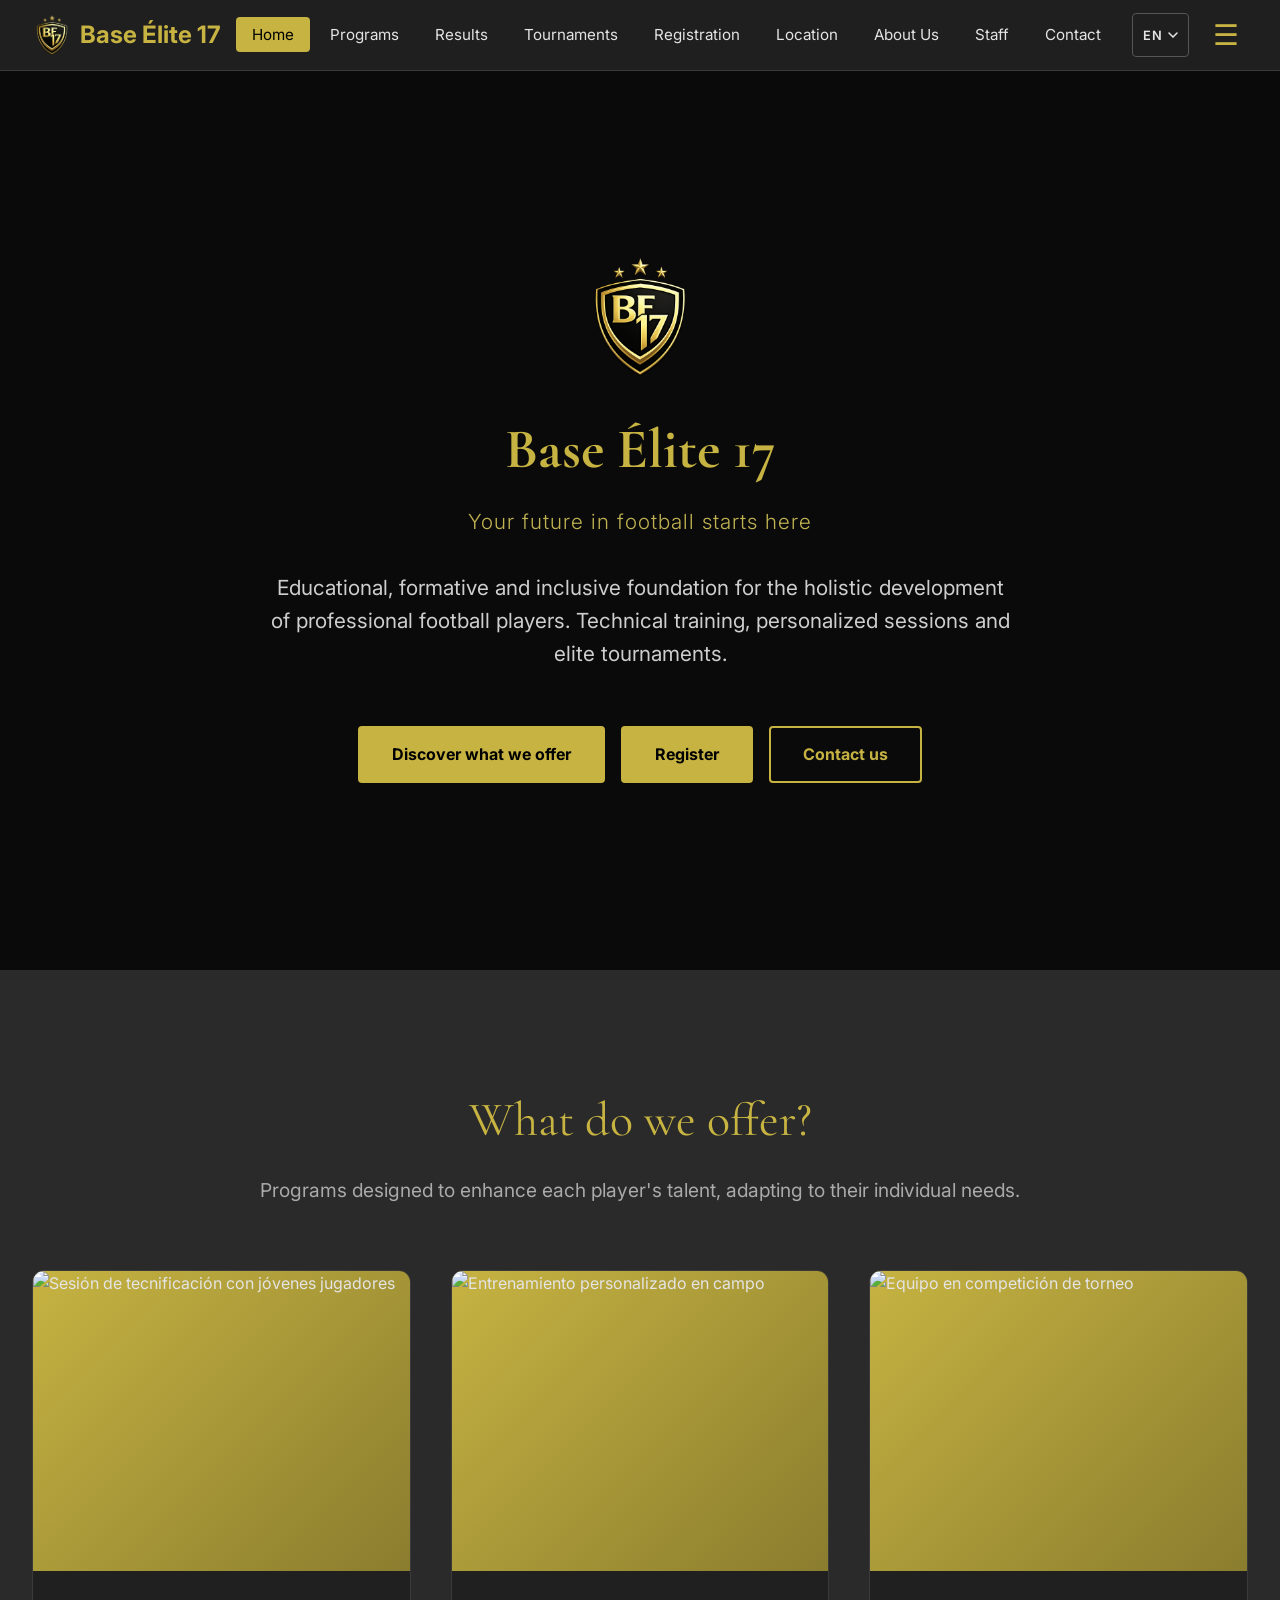
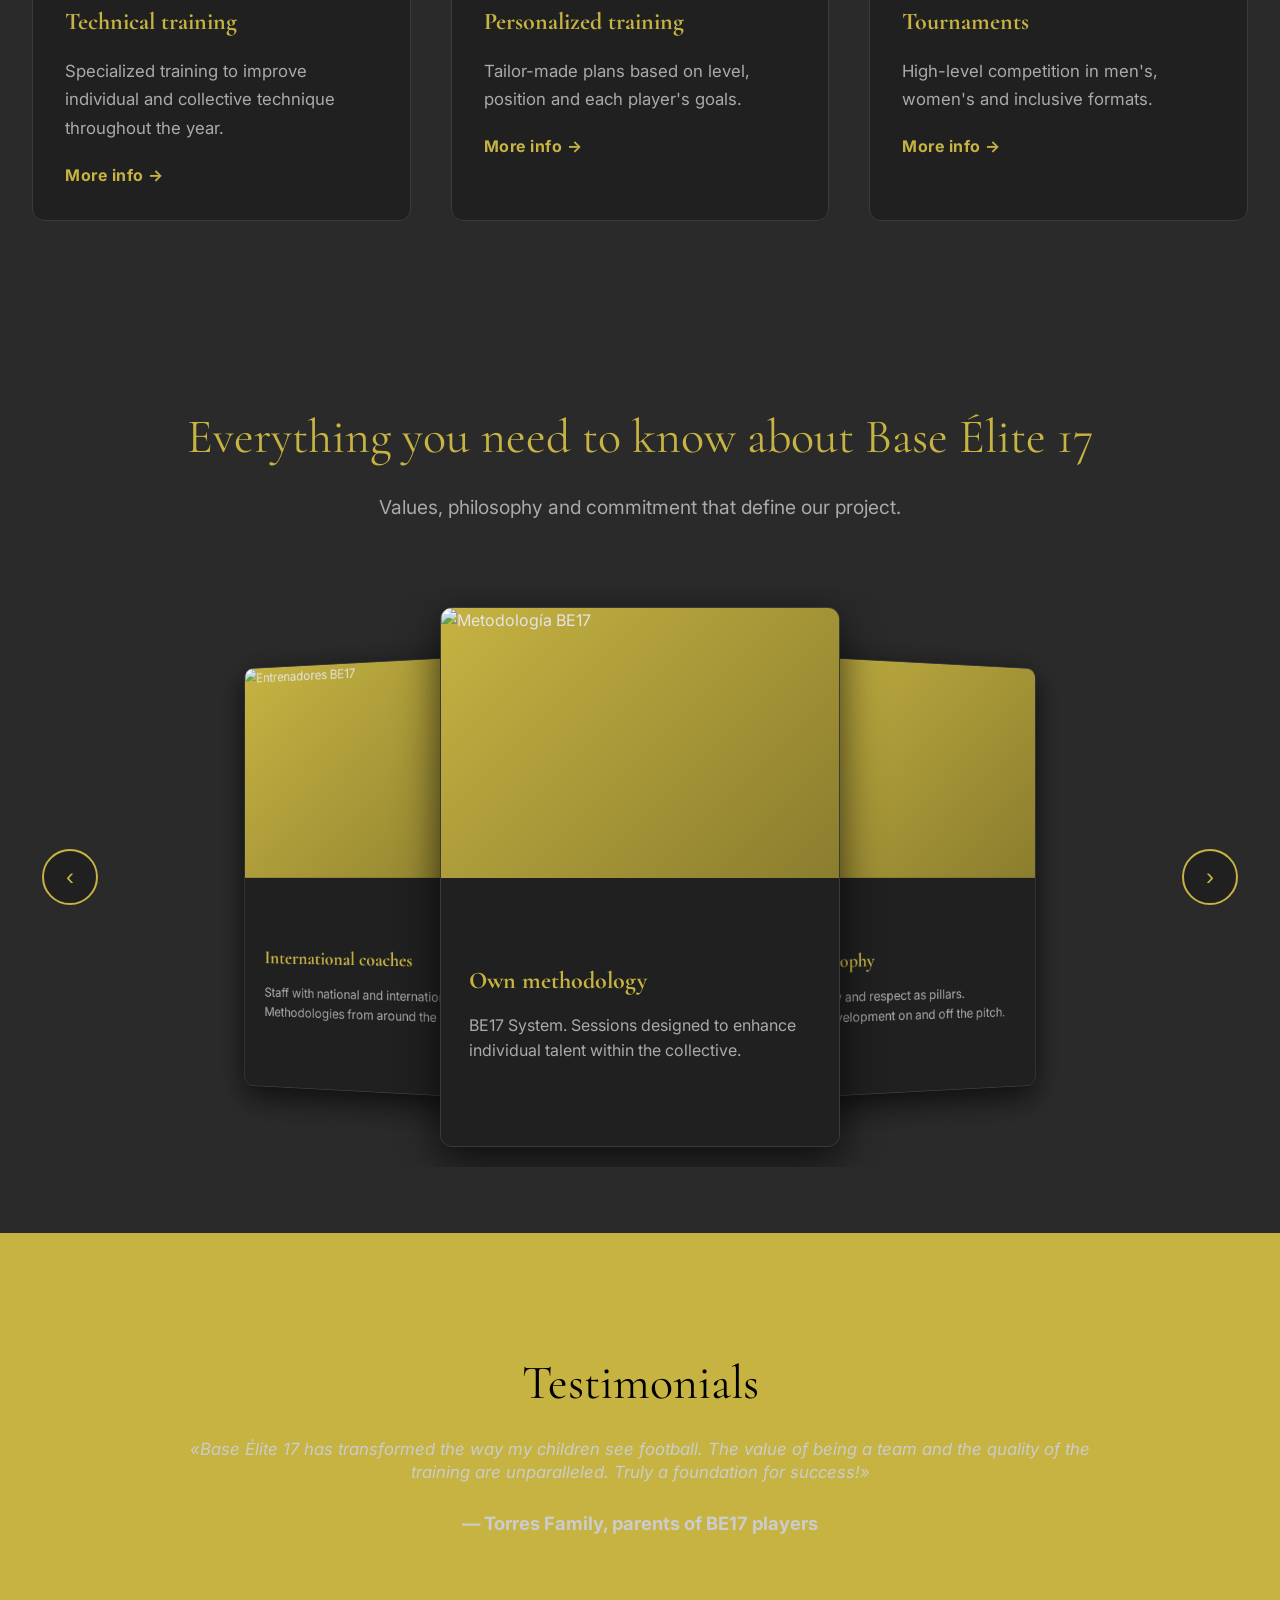
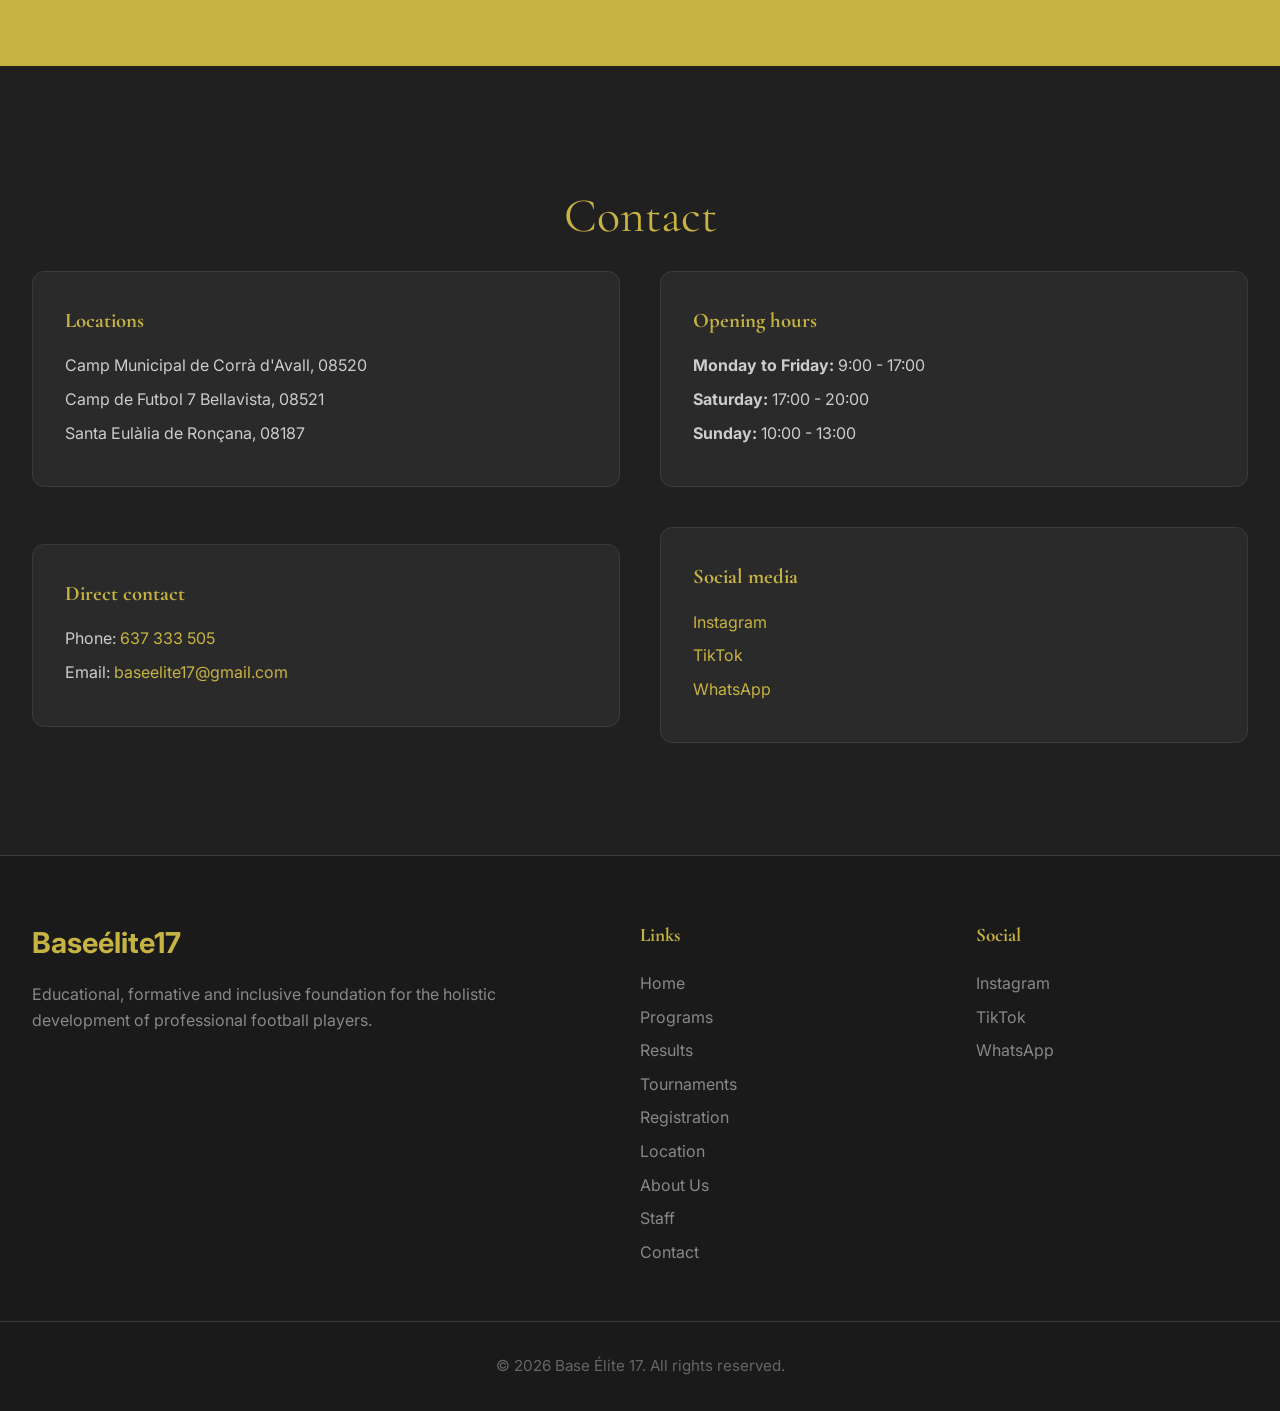
==== index.html @ 63037c41 "feat: responsive mobile fixes + new pages (Inscripciones, Ubicación) - Added carousel swipe/touch su" ====
﻿<!DOCTYPE html>
<html lang="es">
<head>
  <meta charset="UTF-8">
  <meta name="viewport" content="width=device-width, initial-scale=1.0">
  <title data-i18n="index.title">Base Élite 17 - Academia de Fútbol en Santa Eulàlia de Ronçana</title>
  <meta name="description" content="Base Élite 17: base educativa, formativa e inclusiva para el desarrollo integral de jugadores y jugadoras de fútbol profesional. Tecnificaciones, entrenamientos personalizados y torneos de élite en Santa Eulàlia de Ronçana.">
  <meta name="keywords" content="fútbol, academia, Santa Eulàlia de Ronçana, tecnificación, entrenamiento, torneos, Base Élite 17, BE17, fútbol base, fútbol femenino, inclusivo">
  <meta name="author" content="Base Élite 17">
  <meta name="robots" content="index, follow">
  <link rel="canonical" href="https://www.baseelite17.com/">
  <!-- Open Graph -->
  <meta property="og:title" content="Base Élite 17 - Academia de Fútbol">
  <meta property="og:description" content="Base educativa, formativa e inclusiva para el desarrollo integral de jugadores y jugadoras de fútbol profesional.">
  <meta property="og:url" content="https://www.baseelite17.com/">
  <meta property="og:type" content="website">
  <meta property="og:locale" content="es_ES">
  <!-- Schema.org -->
  <script type="application/ld+json">
  {
    "@context": "https://schema.org",
    "@type": "SportsOrganization",
    "name": "Base Élite 17",
    "alternateName": "BE17",
    "url": "https://www.baseelite17.com/",
    "logo": "https://www.baseelite17.com/Logo.png",
    "description": "Base educativa, formativa e inclusiva para el desarrollo integral de jugadores y jugadoras de fútbol profesional.",
    "address": {
      "@type": "PostalAddress",
      "addressLocality": "Santa Eulàlia de Ronçana",
      "addressRegion": "Barcelona",
      "postalCode": "08520",
      "addressCountry": "ES"
    },
    "telephone": "+34637333505",
    "email": "baseelite17@gmail.com",
    "sameAs": [
      "https://www.instagram.com/baseelite17",
      "https://www.tiktok.com/@baseelite17"
    ]
  }
  </script>
  <link rel="preconnect" href="https://fonts.googleapis.com">
  <link rel="preconnect" href="https://fonts.gstatic.com" crossorigin>
  <link href="https://fonts.googleapis.com/css2?family=Cormorant+Garamond:wght@400;500;600;700&family=Inter:wght@300;400;500;600;700&display=swap" rel="stylesheet">
  <link rel="icon" href="Logo.png" type="image/png">
  <link rel="stylesheet" href="index.css">
</head>
<body>

  <a href="#contenido" class="skip-link" data-i18n="skip">Saltar al contenido principal</a>

  <header>
    <div class="container header-flex">
      <a href="index.html" class="logo">
        <img src="Logo.png" alt="Base Élite 17" class="logo-img">
        <span>Base Élite 17</span>
      </a>
      <nav aria-label="Navegación principal">
        <ul>
          <li><a href="index.html" class="activo" data-i18n="nav.inicio">Inicio</a></li>
          <li><a href="programas.html" data-i18n="nav.programas">Programas</a></li>
          <li><a href="resultados.html" data-i18n="nav.resultados">Resultados</a></li>
          <li><a href="torneos.html" data-i18n="nav.torneos">Torneos</a></li>
          <li><a href="inscripciones.html" data-i18n="nav.inscripciones">Inscripciones</a></li>
          <li><a href="ubicacion.html" data-i18n="nav.ubicacion">Ubicación</a></li>
          <li><a href="sobre-nosotros.html" data-i18n="nav.sobre">Sobre Nosotros</a></li>
          <li><a href="staff.html" data-i18n="nav.staff">Staff</a></li>
          <li><a href="#contacto" data-i18n="nav.contacto">Contacto</a></li>
        </ul>
      </nav>
      <div class="lang-selector" role="navigation" aria-label="Selector de idioma">
        <button class="lang-btn" aria-expanded="false" aria-haspopup="listbox">
          <span class="lang-current">ES</span>
          <svg class="lang-arrow" width="10" height="6" viewBox="0 0 10 6" fill="none"><path d="M1 1L5 5L9 1" stroke="currentColor" stroke-width="1.5" stroke-linecap="round"/></svg>
        </button>
        <ul class="lang-list" role="listbox">
          <li role="option" data-lang="es" class="lang-active">ES — Español</li>
          <li role="option" data-lang="ca">CA — Català</li>
          <li role="option" data-lang="en">EN — English</li>
        </ul>
      </div>
      <button class="menu-boton" aria-label="Abrir menú" aria-expanded="false">☰</button>
    </div>
  </header>

  <main id="contenido">

    <section class="hero">
      <div class="container hero-contenido">
        <img src="Logo.png" alt="" class="hero-logo" width="120" height="120">
        <h1>Base Élite 17</h1>
        <p class="hero-subtitulo" data-i18n="index.hero.sub">Tu futuro en el fútbol comienza aquí</p>
        <p class="hero-descripcion" data-i18n="index.hero.desc">Base educativa, formativa e inclusiva para el desarrollo integral de jugadores y jugadoras de fútbol profesional. Tecnificaciones, entrenamientos personalizados y torneos de élite.</p>
        <div>
          <a href="#servicios" class="boton boton-dorado" data-i18n="index.hero.cta1">Descubrir qué ofrecemos</a>
          <a href="inscripciones.html" class="boton boton-dorado" data-i18n="index.hero.cta3">Inscribirse</a>
          <a href="#contacto" class="boton boton-borde" data-i18n="index.hero.cta2">Contactar</a>
        </div>
      </div>
    </section>

    <!-- SERVICIOS -->
    <section id="servicios" class="gris">
      <div class="container">
        <h2 class="seccion-titulo" data-i18n="index.serv.titulo">¿Qué ofrecemos?</h2>
        <p class="seccion-subtitulo" data-i18n="index.serv.sub">Programas diseñados para potenciar el talento de cada jugador y jugadora, adaptándonos a sus necesidades individuales.</p>

        <div class="servicios-grid">

          <div class="servicio-card" data-modal="modal-tecnificacion" tabindex="0" role="button" aria-describedby="desc-tecnificacion">
            <div class="servicio-imagen">
              <img src="imagenes/tecnificacion.jpg" alt="Sesión de tecnificación con jóvenes jugadores" loading="lazy" width="400" height="300">
            </div>
            <div class="servicio-info">
              <h3 data-i18n="index.serv.tech.titulo">Tecnificaciones</h3>
              <p id="desc-tecnificacion" data-i18n="index.serv.tech.desc">Entrenamientos especializados para la mejora de la técnica individual y colectiva durante todo el año.</p>
              <span class="servicio-enlace" data-i18n="index.serv.mas">Más información →</span>
            </div>
          </div>

          <div class="servicio-card" data-modal="modal-entrenamiento" tabindex="0" role="button" aria-describedby="desc-entrenamiento">
            <div class="servicio-imagen">
              <img src="imagenes/entrenamiento.jpg" alt="Entrenamiento personalizado en campo" loading="lazy" width="400" height="300">
            </div>
            <div class="servicio-info">
              <h3 data-i18n="index.serv.ent.titulo">Entrenamientos personalizados</h3>
              <p id="desc-entrenamiento" data-i18n="index.serv.ent.desc">Planes a medida según el nivel, la posición y los objetivos de cada jugador o jugadora.</p>
              <span class="servicio-enlace" data-i18n="index.serv.mas">Más información →</span>
            </div>
          </div>

          <div class="servicio-card" data-modal="modal-torneos" tabindex="0" role="button" aria-describedby="desc-torneos">
            <div class="servicio-imagen">
              <img src="imagenes/torneos.jpg" alt="Equipo en competición de torneo" loading="lazy" width="400" height="300">
            </div>
            <div class="servicio-info">
              <h3 data-i18n="index.serv.tor.titulo">Torneos</h3>
              <p id="desc-torneos" data-i18n="index.serv.tor.desc">Competición de alto nivel en las modalidades masculina, femenina e inclusiva.</p>
              <span class="servicio-enlace" data-i18n="index.serv.mas">Más información →</span>
            </div>
          </div>

        </div>
      </div>
    </section>

    <!-- MODAL TECNIFICACIÓN -->
    <div class="modal-overlay" id="modal-tecnificacion" role="dialog" aria-modal="true" aria-labelledby="modal-tecnificacion-titulo">
      <div class="modal-contenido">
        <button class="modal-cerrar" aria-label="Cerrar modal" data-i18n-aria="modal.cerrar">&times;</button>
        <h2 id="modal-tecnificacion-titulo" data-i18n="index.modal.tech.titulo">Tecnificaciones</h2>
        <p data-i18n="index.modal.tech.p1">Entrenamientos especializados centrados en la mejora de la técnica individual y colectiva. Trabajamos control de balón, pase, tiro, conducción y toma de decisiones en situaciones reales de partido.</p>
        <ul>
          <li data-i18n="index.modal.tech.l1">Entrenamientos durante todo el año</li>
          <li data-i18n="index.modal.tech.l2">Grupos reducidos por nivel y edad</li>
          <li data-i18n="index.modal.tech.l3">Seguimiento individualizado del progreso</li>
          <li data-i18n="index.modal.tech.l4">Staff especializado en todas las posiciones</li>
          <li data-i18n="index.modal.tech.l5">Evaluaciones periódicas de rendimiento</li>
        </ul>
        <p><strong data-i18n="index.modal.tech.dir">Dirigido a:</strong> <span data-i18n="index.modal.tech.dir.txt">Desde escuela hasta juveniles. Masculina, femenina e inclusiva.</span></p>
      </div>
    </div>

    <!-- MODAL ENTRENAMIENTO PERSONALIZADO -->
    <div class="modal-overlay" id="modal-entrenamiento" role="dialog" aria-modal="true" aria-labelledby="modal-entrenamiento-titulo">
      <div class="modal-contenido">
        <button class="modal-cerrar" aria-label="Cerrar modal" data-i18n-aria="modal.cerrar">&times;</button>
        <h2 id="modal-entrenamiento-titulo" data-i18n="index.modal.ent.titulo">Entrenamientos personalizados</h2>
        <p data-i18n="index.modal.ent.p1">Cada persona es diferente, por eso diseñamos planes a medida. Analizamos tus puntos fuertes y áreas de mejora para crear un programa que se adapte a ti.</p>
        <ul>
          <li data-i18n="index.modal.ent.l1">Plan de entrenamiento individual</li>
          <li data-i18n="index.modal.ent.l2">Entrenador asignado según perfil y necesidades</li>
          <li data-i18n="index.modal.ent.l3">Preparación física específica</li>
          <li data-i18n="index.modal.ent.l4">Entrenamiento de porteros y porteras con especialistas</li>
          <li data-i18n="index.modal.ent.l5">Sesiones individuales o en grupo reducido</li>
          <li data-i18n="index.modal.ent.l6">Seguimiento y ajuste continuo del plan</li>
        </ul>
        <p><strong data-i18n="index.modal.ent.dir">Dirigido a:</strong> <span data-i18n="index.modal.ent.dir.txt">Cualquier nivel, desde iniciación hasta competición.</span></p>
      </div>
    </div>

    <!-- MODAL TORNEOS -->
    <div class="modal-overlay" id="modal-torneos" role="dialog" aria-modal="true" aria-labelledby="modal-torneos-titulo">
      <div class="modal-contenido">
        <button class="modal-cerrar" aria-label="Cerrar modal" data-i18n-aria="modal.cerrar">&times;</button>
        <h2 id="modal-torneos-titulo" data-i18n="index.modal.tor.titulo">Torneos</h2>
        <p data-i18n="index.modal.tor.p1">Participamos en los torneos más prestigiosos de Catalunya. Los equipos se forman según el nivel de cada jugador para garantizar una competición equilibrada y formativa.</p>
        <ul>
          <li data-i18n="index.modal.tor.l1">Competición de alto nivel</li>
          <li data-i18n="index.modal.tor.l2">Equipos de 10 jugadores y jugadoras por categoría</li>
          <li data-i18n="index.modal.tor.l3">Staff completo: fotografía, fisioterapia y coachs</li>
          <li data-i18n="index.modal.tor.l4">Modalidades: masculina, femenina e inclusiva</li>
          <li data-i18n="index.modal.tor.l5">Categorías: desde Escuela hasta Juveniles</li>
          <li data-i18n="index.modal.tor.l6">Experiencia de élite completa</li>
        </ul>
        <p><strong data-i18n="index.modal.tor.insc">Inscripción:</strong> <a href="mailto:baseelite17@gmail.com">baseelite17@gmail.com</a></p>
      </div>
    </div>

    <!-- TODO LO QUE DEBES SABER -->
    <section id="saber" class="gris">
      <div class="container">
        <h2 class="seccion-titulo" data-i18n="index.saber.titulo">Todo lo que debes saber de Base Élite 17</h2>
        <p class="seccion-subtitulo" data-i18n="index.saber.sub">Valores, filosofía y compromiso que definen nuestro proyecto.</p>

        <div class="carousel-3d-wrapper" data-i18n-aria="index.saber.aria" aria-label="Carrusel informativo sobre Base Élite 17">
          <button class="btn-3d-prev" data-i18n-aria="index.saber.prev" aria-label="Tarjeta anterior">‹</button>

          <div class="carousel-3d-container" role="group" aria-roledescription="carrusel">

            <div class="card-3d" role="group" aria-roledescription="diapositiva" aria-label="1 de 6">
              <div class="card-3d-img">
                <img src="imagenes/3D6.jpg" alt="Metodología BE17" loading="lazy" width="400" height="270">
              </div>
              <div class="card-3d-body">
                <h3 data-i18n="index.card1.titulo">Metodología propia</h3>
                <p data-i18n="index.card1.desc">Sistema BE17. Sesiones para potenciar el talento individual dentro del colectivo.</p>
              </div>
            </div>

            <div class="card-3d" role="group" aria-roledescription="diapositiva" aria-label="2 de 6">
              <div class="card-3d-img">
                <img src="imagenes/3D1.jpg" alt="Filosofía BE17" loading="lazy" width="400" height="270">
              </div>
              <div class="card-3d-body">
                <h3 data-i18n="index.card2.titulo">Nuestra filosofía</h3>
                <p data-i18n="index.card2.desc">Unidad, humildad y respeto como pilares. Desarrollo completo dentro y fuera del campo.</p>
              </div>
            </div>

            <div class="card-3d" role="group" aria-roledescription="diapositiva" aria-label="3 de 6">
              <div class="card-3d-img">
                <img src="imagenes/3D2.jpg" alt="Valores BE17" loading="lazy" width="400" height="270">
              </div>
              <div class="card-3d-body">
                <h3 data-i18n="index.card3.titulo">Valores BE17</h3>
                <p data-i18n="index.card3.desc">Educación, esfuerzo y compañerismo. Formamos personas antes que futbolistas.</p>
              </div>
            </div>

            <div class="card-3d" role="group" aria-roledescription="diapositiva" aria-label="4 de 6">
              <div class="card-3d-img">
                <img src="imagenes/3D3.jpg" alt="Inclusión BE17" loading="lazy" width="400" height="270">
              </div>
              <div class="card-3d-body">
                <h3 data-i18n="index.card4.titulo">Inclusión</h3>
                <p data-i18n="index.card4.desc">Fútbol sin barreras de género, nivel o procedencia. Grupos adaptados a cada persona.</p>
              </div>
            </div>

            <div class="card-3d" role="group" aria-roledescription="diapositiva" aria-label="5 de 6">
              <div class="card-3d-img">
                <img src="imagenes/3D4.jpg" alt="Impulso femenino BE17" loading="lazy" width="400" height="270">
              </div>
              <div class="card-3d-body">
                <h3 data-i18n="index.card5.titulo">Impulso femenino</h3>
                <p data-i18n="index.card5.desc">Apuesta decidida por el fútbol femenino. Mismas oportunidades y espacios dedicados.</p>
              </div>
            </div>

            <div class="card-3d" role="group" aria-roledescription="diapositiva" aria-label="6 de 6">
              <div class="card-3d-img">
                <img src="imagenes/3D5.jpg" alt="Entrenadores BE17" loading="lazy" width="400" height="270">
              </div>
              <div class="card-3d-body">
                <h3 data-i18n="index.card6.titulo">Entrenadores internacionales</h3>
                <p data-i18n="index.card6.desc">Staff con formación nacional e internacional. Metodologías de todo el mundo.</p>
              </div>
            </div>

          </div>

          <button class="btn-3d-next" data-i18n-aria="index.saber.next" aria-label="Siguiente tarjeta">›</button>
        </div>

      </div>
    </section>

    <!-- OPINIONES -->
    <section class="dorado">
      <div class="container">
        <h2 class="seccion-titulo" data-i18n="index.opiniones.titulo">Opiniones</h2>
        <blockquote>
          <p data-i18n="index.opiniones.texto">&ldquo;Baseelite17 ha transformado la forma en que mis hijos ven el fútbol. El valor de ser un equipo y la calidad de los entrenamientos son inigualables. ¡Realmente una base para el éxito!&rdquo;</p>
        </blockquote>
        <p class="autor" data-i18n="index.opiniones.autor">— Familia Torres, padres de jugadores BE17</p>
      </div>
    </section>

    <!-- CONTACTO -->
    <section id="contacto">
      <div class="container">
        <h2 class="seccion-titulo" data-i18n="index.contacto.titulo">Contacto</h2>
        <div class="grid-2">
          <div class="contacto-bloque">
            <h3 data-i18n="index.contacto.ubi">Ubicaciones</h3>
            <p>Camp Municipal de Corrà d'Avall, 08520</p>
            <p>Camp de Futbol 7 Bellavista, 08521</p>
            <p>Santa Eulàlia de Ronçana, 08187</p>
          </div>
          <div class="contacto-bloque">
            <h3 data-i18n="index.contacto.horario">Horario de atención</h3>
            <p><strong data-i18n="index.contacto.lunes">Lunes a viernes:</strong> 9:00 - 17:00</p>
            <p><strong data-i18n="index.contacto.sabado">Sábado:</strong> 17:00 - 20:00</p>
            <p><strong data-i18n="index.contacto.domingo">Domingo:</strong> 10:00 - 13:00</p>
          </div>
          <div class="contacto-bloque">
            <h3 data-i18n="index.contacto.directo">Contacto directo</h3>
            <p><span data-i18n="index.contacto.tel">Teléfono:</span> <a href="tel:+34637333505">637 333 505</a></p>
            <p><span data-i18n="index.contacto.email">Email:</span> <a href="mailto:baseelite17@gmail.com">baseelite17@gmail.com</a></p>
          </div>
          <div class="contacto-bloque">
            <h3 data-i18n="index.contacto.redes">Redes sociales</h3>
            <p><a href="https://instagram.com/baseelite17" rel="noopener">Instagram</a></p>
            <p><a href="https://tiktok.com/@baseelite17" rel="noopener">TikTok</a></p>
            <p><a href="https://api.whatsapp.com/send?phone=637333505" rel="noopener">WhatsApp</a></p>
          </div>
        </div>
      </div>
    </section>

  </main>

  <footer>
    <div class="container footer-flex">
      <div>
        <span class="logo">Baseélite17</span>
        <p data-i18n="footer.desc">Base educativa, formativa e inclusiva para el desarrollo integral de jugadores y jugadoras de fútbol profesional.</p>
      </div>
      <div>
        <h4 data-i18n="footer.enlaces">Enlaces</h4>
        <ul>
          <li><a href="index.html" data-i18n="nav.inicio">Inicio</a></li>
          <li><a href="programas.html" data-i18n="nav.programas">Programas</a></li>
          <li><a href="resultados.html" data-i18n="nav.resultados">Resultados</a></li>
          <li><a href="torneos.html" data-i18n="nav.torneos">Torneos</a></li>
          <li><a href="inscripciones.html" data-i18n="nav.inscripciones">Inscripciones</a></li>
          <li><a href="ubicacion.html" data-i18n="nav.ubicacion">Ubicación</a></li>
          <li><a href="sobre-nosotros.html" data-i18n="nav.sobre">Sobre Nosotros</a></li>
          <li><a href="staff.html" data-i18n="nav.staff">Staff</a></li>
          <li><a href="#contacto" data-i18n="nav.contacto">Contacto</a></li>
        </ul>
      </div>
      <div>
        <h4 data-i18n="footer.redes">Redes</h4>
        <ul>
          <li><a href="https://instagram.com/baseelite17" rel="noopener">Instagram</a></li>
          <li><a href="https://tiktok.com/@baseelite17" rel="noopener">TikTok</a></li>
          <li><a href="https://api.whatsapp.com/send?phone=637333505" rel="noopener">WhatsApp</a></li>
        </ul>
      </div>
    </div>
    <div class="footer-bottom">
      <p data-i18n="footer.copyright">&copy; 2026 Base Élite 17. Todos los derechos reservados.</p>
    </div>
  </footer>

  <script src="i18n.js"></script>
  <script src="script.js"></script>

</body>
</html>
---- index.css ----
﻿
*,
*::before,
*::after {
  margin: 0;
  padding: 0;
  box-sizing: border-box;
}

html {
  scroll-behavior: smooth;
  overflow-x: hidden;
}

/* ===== TIPOGRAFÍA ===== */
body {
  font-family: 'Inter', 'Segoe UI', Arial, sans-serif;
  background-color: #202020;
  color: #e4e4e4;
  line-height: 1.6;
  overflow-x: hidden;
}

h1, h2, h3, h4, h5, h6,
.hero h1,
.seccion-titulo,
.servicio-info h3,
.card-3d-body h3,
.torneo-card h3,
.modal-contenido h2,
.resultado-titulo,
.staff-info h3 {
  font-family: 'Cormorant Garamond', 'Georgia', serif;
}

.skip-link {
  position: absolute;
  top: -100%;
  left: 1rem;
  z-index: 9999;
  background: #c6b342;
  color: #000;
  padding: 0.75rem 1.5rem;
  border-radius: 0 0 0.5rem 0.5rem;
  font-weight: 700;
  font-size: 1rem;
  text-decoration: none;
  transition: top 0.2s;
}

.skip-link:focus {
  top: 0;
}

/* ===== FOCUS VISIBLE ===== */
:focus-visible {
  outline: 2px solid #c6b342;
  outline-offset: 2px;
}

a {
  color: #c6b342;
  text-decoration: none;
}

a:hover {
  color: #d4c45a;
}

.container {
  max-width: 1400px;
  margin: 0 auto;
  padding: 0 2rem;
  width: 100%;
}

header {
  position: fixed;
  top: 0;
  left: 0;
  width: 100%;
  background: rgba(32, 32, 32, 0.95);
  backdrop-filter: blur(8px);
  border-bottom: 1px solid #3a3a3a;
  z-index: 1000;
}

.header-flex {
  display: flex;
  align-items: center;
  justify-content: space-between;
  height: 70px;
}

.logo {
  display: flex;
  align-items: center;
  gap: 0.5rem;
  color: #c6b342;
  font-size: 1.5rem;
  font-weight: 700;
}

.logo-img {
  height: 40px;
  width: auto;
}

.hero-logo {
  display: block;
  height: 120px;
  width: auto;
  margin: 0 auto 1.5rem;
}

nav ul {
  display: flex;
  list-style: none;
  gap: 0.25rem;
}

nav a {
  padding: 0.5rem 1rem;
  border-radius: 0.25rem;
  font-size: 0.95rem;
  color: #e4e4e4;
  transition: background 0.2s, color 0.2s;
}

nav a:hover,
nav a.activo {
  background: #c6b342;
  color: #000;
}

.menu-boton {
  display: none;
  background: none;
  border: none;
  color: #c6b342;
  font-size: 1.8rem;
  cursor: pointer;
  line-height: 1;
}

.hero {
  height: 100vh;
  height: 100dvh;
  display: flex;
  align-items: center;
  justify-content: center;
  margin-top: 70px;
  background: linear-gradient(rgba(0, 0, 0, 0.7), rgba(0, 0, 0, 0.7)),
              url('https://primary.jwwb.nl/public/v/e/k/temp-rqjnchqaqxjoqqjsdeep/unnamed-standard.webp');
  background-size: cover;
  background-position: center;
}

.hero-contenido {
  text-align: center;
  max-width: 900px;
  padding: 3rem 2rem;
  display: flex;
  flex-direction: column;
}

.hero h1 {
  font-size: 3.5rem;
  font-weight: 700;
  color: #c6b342;
  margin-bottom: 0.5rem;
  line-height: 1.15;
}

.hero p {
  font-size: 1.3rem;
  color: #e4e4e4;
  margin-bottom: 2.5rem;
  opacity: 0.9;
}

.hero .hero-subtitulo {
  font-size: 1.3rem;
  color: #d4c45a;
  margin-bottom: 1rem;
  font-weight: 300;
  letter-spacing: 1px;
}

.hero-descripcion {
  font-size: 1.05rem;
  color: #ccc;
  margin-bottom: 2.5rem;
  max-width: 750px;
  margin-left: auto;
  margin-right: auto;
  line-height: 1.6;
}

.hero div {
  display: flex;
  gap: 1rem;
  justify-content: center;
  flex-wrap: wrap;
}

.boton {
  display: inline-block;
  padding: 0.85rem 2rem;
  border-radius: 0.25rem;
  font-size: 1rem;
  font-weight: 700;
  cursor: pointer;
  border: 2px solid transparent;
  font-family: inherit;
  transition: background 0.2s, color 0.2s, border-color 0.2s;
}

.boton-dorado {
  background: #c6b342;
  color: #000;
  border-color: #c6b342;
}

.boton-dorado:hover {
  background: #d4c45a;
  border-color: #d4c45a;
  color: #000;
}

.boton-borde {
  background: transparent;
  color: #c6b342;
  border-color: #c6b342;
}

.boton-borde:hover {
  background: #c6b342;
  color: #000;
}

section {
  padding: 7rem 0;
  overflow: hidden;
}

.gris {
  background-color: #2a2a2a;
}

.dorado {
  background-color: #c6b342;
  color: #000;
}

main {
  scroll-margin-top: 70px;
}

.seccion-titulo {
  font-size: 3rem;
  font-weight: 400;
  color: #c6b342;
  text-align: center;
  margin-bottom: 1rem;
}

.dorado .seccion-titulo {
  color: #000;
}

.seccion-subtitulo {
  text-align: center;
  max-width: 800px;
  margin: 0 auto 4rem;
  color: #aaa;
  font-size: 1.2rem;
}

.grid-3 {
  display: grid;
  grid-template-columns: repeat(3, 1fr);
  gap: 2.5rem;
  margin-top: 2rem;
}

.grid-2 {
  display: grid;
  grid-template-columns: repeat(2, 1fr);
  gap: 2.5rem;
  align-items: center;
}

.tarjeta {
  background: #202020;
  border: 1px solid #3a3a3a;
  border-radius: 0.75rem;
  padding: 2.5rem;
  text-align: center;
}

.tarjeta h3 {
  color: #c6b342;
  font-size: 1.4rem;
  margin-bottom: 1rem;
}

.tarjeta p {
  color: #aaa;
  font-size: 1rem;
}

section h3 {
  color: #c6b342;
  font-size: 1.5rem;
  margin-bottom: 1rem;
}

section p {
  color: #ccc;
  margin-bottom: 1rem;
  font-size: 1.05rem;
}

blockquote {
  font-size: 2.2rem;
  font-style: italic;
  text-align: center;
  max-width: 900px;
  margin: 0 auto;
  line-height: 1.4;
}

.autor {
  text-align: center;
  margin-top: 1.5rem;
  font-weight: 700;
  font-size: 1.15rem;
}

.servicios-grid {
  display: grid;
  grid-template-columns: repeat(3, 1fr);
  gap: 2.5rem;
}

.servicio-card {
  background: #202020;
  border: 1px solid #3a3a3a;
  border-radius: 0.75rem;
  overflow: hidden;
  cursor: pointer;
  transition: transform 0.3s, box-shadow 0.3s, border-color 0.3s;
}

.servicio-card:hover,
.servicio-card:focus-visible {
  transform: translateY(-6px);
  box-shadow: 0 8px 25px rgba(198, 179, 66, 0.15);
  border-color: #c6b342;
}

.servicio-imagen {
  width: 100%;
  height: 300px;
  overflow: hidden;
  background: linear-gradient(135deg, #c6b342, #8a7d2e);
}

.servicio-imagen img {
  width: 100%;
  height: 100%;
  object-fit: cover;
  transition: transform 0.4s;
  display: block;
}

.servicio-card:hover .servicio-imagen img {
  transform: scale(1.05);
}

.servicio-info {
  padding: 2rem;
}

.servicio-info h3 {
  color: #c6b342;
  font-size: 1.5rem;
  margin-bottom: 1rem;
}

.servicio-info p {
  color: #aaa;
  font-size: 1.05rem;
  margin-bottom: 0;
  line-height: 1.7;
}

.servicio-enlace {
  display: inline-block;
  margin-top: 1.25rem;
  color: #c6b342;
  font-weight: 700;
  font-size: 1rem;
  letter-spacing: 0.5px;
}

.servicio-card:hover .servicio-enlace {
  text-decoration: underline;
}

.resultado-full {
  padding: 5rem 0;
}

.resultado-full--inverso .grid-2 {
  direction: rtl;
}

.resultado-full--inverso .grid-2 > * {
  direction: ltr;
}

.resultado-full-img {
  border-radius: 0.75rem;
  overflow: hidden;
}

.resultado-full-img img {
  width: 100%;
  height: 100%;
  min-height: 350px;
  object-fit: cover;
  display: block;
}

.resultado-full-texto {
  display: flex;
  flex-direction: column;
  justify-content: center;
  padding: 1rem 0 1rem 2rem;
}

.resultado-full--inverso .resultado-full-texto {
  padding: 1rem 2rem 1rem 0;
  text-align: right;
}

.resultado-numero {
  font-family: 'Cormorant Garamond', serif;
  font-size: 4rem;
  font-weight: 700;
  color: rgba(198, 179, 66, 0.2);
  line-height: 1;
  margin-bottom: 0.5rem;
}

.resultado-full-texto h3 {
  color: #c6b342;
  font-size: 1.8rem;
  margin-bottom: 1.25rem;
}

.resultado-full-texto p {
  color: #bbb;
  font-size: 1.05rem;
  line-height: 1.7;
  margin-bottom: 1rem;
}

.torneos-grid {
  display: grid;
  grid-template-columns: repeat(2, 1fr);
  gap: 2rem;
  margin-bottom: 0;
}

.torneo-card {
  background: #202020;
  border: 1px solid #3a3a3a;
  border-radius: 0.75rem;
  overflow: hidden;
  transition: border-color 0.3s, transform 0.3s;
  display: flex;
  flex-direction: column;
}

.torneo-card:hover {
  border-color: #c6b342;
  transform: translateY(-4px);
}

.torneo-img {
  width: 100%;
  height: 280px;
  object-fit: cover;
  object-position: center;
  display: block;
  flex-shrink: 0;
}

.torneo-card h3 {
  color: #c6b342;
  font-size: 1.3rem;
  margin: 1.25rem 1.25rem 0.75rem;
}

.torneo-card p {
  color: #aaa;
  font-size: 0.95rem;
  line-height: 1.6;
  margin: 0 1.25rem 0.5rem;
  flex: 1;
}

.insc-btn {
  margin: 0 1.25rem 1.25rem;
  text-align: center;
  display: block;
}

.torneos-inclusion-section {
  padding: 5rem 0;
  background: #1a1a1a;
}

.torneos-inclusion {
  display: grid;
  grid-template-columns: 1fr 1.5fr;
  gap: 3rem;
  align-items: start;
}

.inclusion-img {
  width: 100%;
  height: 100%;
  min-height: 350px;
  object-fit: cover;
  border-radius: 0.75rem;
  display: block;
}

.torneos-inclusion h3 {
  color: #c6b342;
  font-size: 1.8rem;
  margin-bottom: 1rem;
}

.torneos-inclusion h4 {
  color: #d4c45a;
  font-size: 1.15rem;
  margin: 1.75rem 0 0.75rem;
}

.torneos-inclusion p {
  color: #ccc;
  font-size: 1.05rem;
  line-height: 1.7;
  margin-bottom: 1rem;
}

.experiencia-img {
  width: 100%;
  height: 300px;
  object-fit: cover;
  object-position: center;
  border-radius: 0.75rem;
  margin: 1rem 0;
  display: block;
}

.torneos-inscripcion {
  text-align: center;
  max-width: 800px;
  margin: 0 auto;
}

.torneos-inscripcion p {
  font-size: 1.1rem;
  line-height: 1.7;
  margin-bottom: 0.75rem;
}

.pagina-header {
  margin-top: 70px;
  padding: 5rem 0;
}

.sobre-historia,
.sobre-filosofia {
  padding: 6rem 0;
}

.sobre-historia-texto,
.sobre-filosofia-texto {
  padding-right: 1rem;
}

.sobre-historia-texto h2,
.sobre-filosofia-texto h2 {
  font-size: 2rem;
  color: #c6b342;
  margin-bottom: 1.5rem;
}

.sobre-historia-imagen img,
.sobre-filosofia-imagen img {
  width: 100%;
  height: auto;
  border-radius: 0.75rem;
  object-fit: cover;
}

.sobre-pilares,
.sobre-valores {
  padding: 6rem 0;
}

.sobre-quote {
  padding: 5rem 0;
}

/* ===== STAFF ===== */
.staff-destacado {
  padding: 4rem 0 2rem;
}

.staff-card-destacado {
  display: flex;
  gap: 3rem;
  align-items: center;
  justify-content: center;
  max-width: 700px;
  margin: 0 auto;
  padding: 2.5rem;
  background: #2a2a2a;
  border: 2px solid #c6b342;
  border-radius: 0.75rem;
}

.staff-foto-grande {
  width: 180px;
  height: 180px;
  flex-shrink: 0;
}

.staff-grid-section {
  padding: 2rem 0 6rem;
}

.staff-grid {
  display: grid;
  grid-template-columns: repeat(2, 1fr);
  gap: 2.5rem;
}

.staff-card {
  display: flex;
  gap: 2rem;
  background: #2a2a2a;
  border: 1px solid #3a3a3a;
  border-radius: 0.75rem;
  padding: 2rem;
  transition: border-color 0.3s, transform 0.3s;
}

.staff-card:hover {
  border-color: #c6b342;
  transform: translateY(-4px);
}

.staff-foto {
  flex-shrink: 0;
  width: 140px;
  height: 140px;
  border-radius: 50%;
  overflow: hidden;
  border: 2px solid #c6b342;
  background: linear-gradient(135deg, #c6b342, #8a7d2e);
}

.staff-foto img {
  width: 100%;
  height: 100%;
  object-fit: cover;
  display: block;
}

.staff-info h3 {
  color: #c6b342;
  font-size: 1.4rem;
  margin-bottom: 0.25rem;
}

.staff-cargo {
  display: inline-block;
  color: #d4c45a;
  font-size: 0.9rem;
  font-weight: 500;
  margin-bottom: 0.75rem;
  letter-spacing: 0.5px;
}

.staff-info p {
  color: #bbb;
  font-size: 0.95rem;
  line-height: 1.6;
  margin-bottom: 0.75rem;
}

.staff-tags {
  display: flex;
  flex-wrap: wrap;
  gap: 0.5rem;
  margin-top: 0.5rem;
}

.staff-tags span {
  background: rgba(198, 179, 66, 0.15);
  color: #c6b342;
  padding: 0.25rem 0.75rem;
  border-radius: 1rem;
  font-size: 0.8rem;
  font-weight: 500;
}

#saber {
  min-height: 100vh;
  display: flex;
  align-items: center;
  padding: 4rem 0;
}

.carousel-3d-wrapper {
  position: relative;
  display: flex;
  align-items: center;
  justify-content: center;
  width: 100%;
  overflow: hidden;
  touch-action: pan-y;
}

.carousel-3d-container {
  width: 100%;
  height: 580px;
  perspective: 900px;
  position: relative;
  display: flex;
  align-items: center;
  justify-content: center;
}

.card-3d {
  position: absolute;
  width: 400px;
  height: 540px;
  background: #202020;
  border: 1px solid #3a3a3a;
  border-radius: 0.75rem;
  overflow: hidden;
  box-shadow: 0 12px 40px rgba(0, 0, 0, 0.7);
  will-change: transform;
  backface-visibility: hidden;
  cursor: pointer;
}

.card-3d-img {
  width: 100%;
  height: 270px;
  overflow: hidden;
  background: linear-gradient(135deg, #c6b342, #8a7d2e);
}

.card-3d-img img {
  width: 100%;
  height: 100%;
  object-fit: cover;
  display: block;
}

.card-3d-body {
  padding: 1.75rem;
  height: 270px;
  display: flex;
  flex-direction: column;
  justify-content: center;
}

.card-3d-body h3 {
  color: #c6b342;
  font-size: 1.5rem;
  margin-bottom: 0.75rem;
}

.card-3d-body p {
  color: #aaa;
  font-size: 1rem;
  margin-bottom: 0;
  line-height: 1.6;
}

.btn-3d-prev,
.btn-3d-next {
  flex-shrink: 0;
  width: 56px;
  height: 56px;
  border-radius: 50%;
  border: 2px solid #c6b342;
  background: #202020;
  color: #c6b342;
  font-size: 1.5rem;
  cursor: pointer;
  display: flex;
  align-items: center;
  justify-content: center;
  transition: background 0.3s, color 0.3s, transform 0.3s;
  position: absolute;
  z-index: 20;
}

.btn-3d-prev {
  left: 10px;
}

.btn-3d-next {
  right: 10px;
}

.btn-3d-prev:hover,
.btn-3d-next:hover {
  background: #c6b342;
  color: #000;
  transform: scale(1.1);
}

.modal-overlay {
  display: none;
  position: fixed;
  top: 0;
  left: 0;
  width: 100%;
  height: 100%;
  background: rgba(0, 0, 0, 0.85);
  background-size: cover;
  background-position: center;
  z-index: 2000;
  justify-content: center;
  align-items: center;
  padding: 2rem;
}

.modal-overlay.activo {
  display: flex;
}

.modal-contenido {
  background: rgba(20, 20, 20, 0.92);
  backdrop-filter: blur(4px);
  border: 1px solid #c6b342;
  border-radius: 1rem;
  padding: 3rem;
  max-width: 700px;
  width: 100%;
  max-height: 90vh;
  overflow-y: auto;
  position: relative;
  animation: modal-aparecer 0.3s ease;
  margin: auto;
}

@keyframes modal-aparecer {
  from {
    opacity: 0;
    transform: scale(0.95) translateY(15px);
  }
  to {
    opacity: 1;
    transform: scale(1) translateY(0);
  }
}

.modal-contenido h2 {
  color: #c6b342;
  font-size: 2.2rem;
  margin-bottom: 1.5rem;
  text-align: center;
}

.modal-contenido p {
  color: #ccc;
  margin-bottom: 1.25rem;
  line-height: 1.7;
  font-size: 1.05rem;
}

.modal-contenido ul {
  list-style: none;
  padding: 0;
  margin: 0 0 2rem;
}

.modal-contenido li {
  color: #ccc;
  padding: 0.6rem 0 0.6rem 1.5rem;
  position: relative;
  font-size: 1.05rem;
}

.modal-contenido li::before {
  content: "\2014";
  color: #c6b342;
  position: absolute;
  left: 0;
}

.modal-contenido a {
  color: #c6b342;
  font-weight: 700;
}

.modal-cerrar {
  position: absolute;
  top: 1.25rem;
  right: 1.5rem;
  background: none;
  border: none;
  color: #888;
  font-size: 2rem;
  cursor: pointer;
  line-height: 1;
  transition: color 0.3s;
}

.modal-cerrar:hover,
.modal-cerrar:focus-visible {
  color: #c6b342;
}

/* ===== CONTACTO ===== */
.contacto-bloque {
  background: #2a2a2a;
  border: 1px solid #3a3a3a;
  border-radius: 0.75rem;
  padding: 2rem;
}

.contacto-bloque h3 {
  color: #c6b342;
  margin-bottom: 1rem;
  font-size: 1.3rem;
}

.contacto-bloque p {
  color: #ccc;
  margin-bottom: 0.5rem;
  font-size: 1rem;
}

footer {
  background: #1a1a1a;
  border-top: 1px solid #3a3a3a;
  padding-top: 4rem;
}

.footer-flex {
  display: grid;
  grid-template-columns: 2fr 1fr 1fr;
  gap: 4rem;
  padding-bottom: 3rem;
}

footer .logo {
  font-size: 1.8rem;
  color: #c6b342;
  font-weight: 700;
  display: block;
  margin-bottom: 1rem;
}

footer p {
  color: #888;
  font-size: 1rem;
}

footer h4 {
  color: #c6b342;
  font-size: 1.2rem;
  margin-bottom: 1.25rem;
}

footer ul {
  list-style: none;
}

footer li {
  margin-bottom: 0.5rem;
}

footer a {
  color: #888;
  font-size: 1rem;
  transition: color 0.2s;
}

footer a:hover {
  color: #c6b342;
}

.footer-bottom {
  border-top: 1px solid #3a3a3a;
  padding: 2rem 0;
  text-align: center;
}

.footer-bottom p {
  color: #666;
  font-size: 0.95rem;
}

/* ===== LANGUAGE SELECTOR ===== */
.lang-selector {
  position: relative;
}

.lang-btn {
  display: flex;
  align-items: center;
  gap: 0.35rem;
  background: none;
  border: 1px solid #555;
  color: #e4e4e4;
  padding: 0.3rem 0.65rem;
  border-radius: 0.25rem;
  font-size: 0.8rem;
  font-weight: 600;
  font-family: inherit;
  cursor: pointer;
  transition: border-color 0.2s, color 0.2s;
  letter-spacing: 0.5px;
}

.lang-btn:hover,
.lang-btn[aria-expanded="true"] {
  border-color: #c6b342;
  color: #c6b342;
}

.lang-arrow {
  transition: transform 0.2s;
}

.lang-btn[aria-expanded="true"] .lang-arrow {
  transform: rotate(180deg);
}

.lang-list {
  display: none;
  position: absolute;
  top: calc(100% + 6px);
  right: 0;
  background: #2a2a2a;
  border: 1px solid #3a3a3a;
  border-radius: 0.5rem;
  padding: 0.35rem 0;
  min-width: 160px;
  z-index: 100;
  box-shadow: 0 8px 24px rgba(0, 0, 0, 0.5);
  list-style: none;
}

.lang-list.abierto {
  display: block;
}

.lang-list li {
  padding: 0.5rem 1rem;
  font-size: 0.85rem;
  color: #aaa;
  cursor: pointer;
  transition: background 0.15s, color 0.15s;
}

.lang-list li:hover {
  background: rgba(198, 179, 66, 0.1);
  color: #e4e4e4;
}

.lang-list li.lang-active {
  color: #c6b342;
  font-weight: 600;
}

/* ===== RESPONSIVE ===== */
@media (max-width: 960px) {
  .hero h1 { font-size: 2.8rem; }
  .seccion-titulo { font-size: 2.2rem; }
  .seccion-subtitulo { font-size: 1.1rem; }
  .grid-2 { grid-template-columns: 1fr; }
  .resultado-full--inverso .grid-2 { direction: ltr; }
  .resultado-full-texto { padding: 2rem 0 0; }
  .resultado-full--inverso .resultado-full-texto { padding: 2rem 0 0; text-align: left; }
  .resultado-full-img img { min-height: 250px; }
  .grid-3 { grid-template-columns: 1fr; }
  .servicios-grid { grid-template-columns: 1fr; }
  .servicio-imagen { height: 250px; }
  .torneos-grid { grid-template-columns: 1fr; }
  .torneos-inclusion { grid-template-columns: 1fr; }
  .resultado-img { height: 200px; }
  .pagina-header { padding: 3rem 0; }
  #saber { padding: 3rem 0; }
  .seccion-subtitulo { margin-bottom: 3rem; }
  .card-3d { width: 330px; height: 440px; }
  .card-3d-img { height: 220px; }
  .card-3d-body { height: 220px; padding: 1.25rem; }
  .card-3d-body h3 { font-size: 1.3rem; }
  .carousel-3d-container { height: 480px; }
  .footer-flex { grid-template-columns: 1fr; gap: 2rem; }
  blockquote { font-size: 1.5rem; }
  .staff-grid { grid-template-columns: 1fr; }
  .staff-card { flex-direction: column; align-items: center; text-align: center; }
  .staff-foto { width: 120px; height: 120px; }
  .staff-tags { justify-content: center; }

  nav ul {
    display: none;
    flex-direction: column;
    position: absolute;
    top: 70px;
    left: 0;
    width: 100%;
    background: #202020;
    border-bottom: 1px solid #3a3a3a;
    padding: 1rem;
    gap: 0.5rem;
  }

  nav.abierto ul { display: flex; }
  nav a { display: block; text-align: center; }
  .menu-boton { display: block; }
}

@media (max-width: 600px) {
  .modal-contenido { padding: 1.5rem; }
  .modal-contenido h2 { font-size: 1.6rem; }
  #saber { padding: 2rem 0; min-height: auto; }
  .seccion-subtitulo { margin-bottom: 2.5rem; }
  .card-3d { width: 280px; height: 370px; }
  .card-3d-img { height: 185px; }
  .card-3d-body { height: 185px; padding: 1rem; }
  .card-3d-body h3 { font-size: 1.2rem; }
  .card-3d-body p { font-size: 0.9rem; }
  .carousel-3d-container { height: 400px; }
  .btn-3d-prev, .btn-3d-next { width: 44px; height: 44px; font-size: 1.2rem; }
  .btn-3d-prev { left: 4px; }
  .btn-3d-next { right: 4px; }
  .torneo-img { height: 200px; }
  .torneos-inscripcion { padding: 2rem 1.5rem; }
  .torneos-inscripcion h3 { font-size: 1.4rem; }
  .inclusion-img { height: 220px; }
  blockquote { font-size: 1.3rem; }
  .servicio-imagen { height: 220px; }
}

@media (max-width: 480px) {
  .hero h1 { font-size: 2rem; }
  .hero p { font-size: 1.1rem; }
  .hero-logo { height: 100px; }
  .hero div { flex-direction: column; align-items: center; }
  .boton { width: 100%; max-width: 300px; text-align: center; }
  section { padding: 4rem 0; }
  #saber { padding: 1.5rem 0; min-height: auto; }
  .seccion-titulo { font-size: 1.8rem; }
  .seccion-subtitulo { font-size: 1rem; margin-bottom: 2rem; }
  .card-3d { width: 240px; height: 310px; }
  .card-3d-img { height: 155px; }
  .card-3d-body { height: 155px; padding: 0.75rem; }
  .card-3d-body h3 { font-size: 1rem; margin-bottom: 0.4rem; }
  .card-3d-body p { font-size: 0.8rem; line-height: 1.4; }
  .carousel-3d-container { height: 340px; }
  .torneos-grid { grid-template-columns: 1fr; }
  .torneos-inclusion { padding: 1.5rem; }
  .resultado-img { height: 160px; }
  .pagina-header { padding: 2rem 0; }
  .staff-card { padding: 1.5rem; }
  .modal-overlay { padding: 1rem; }
  .servicio-imagen { height: 200px; }
}

/* ===== TAP TARGETS & TOUCH FIXES ===== */
.menu-boton {
  min-width: 44px;
  min-height: 44px;
  display: flex;
  align-items: center;
  justify-content: center;
}

.lang-btn {
  min-width: 44px;
  min-height: 44px;
}

.lang-list li {
  min-height: 44px;
  display: flex;
  align-items: center;
}

.modal-cerrar {
  min-width: 44px;
  min-height: 44px;
  display: flex;
  align-items: center;
  justify-content: center;
}

@media (max-width: 960px) {
  nav a {
    min-height: 44px;
    display: flex;
    align-items: center;
    justify-content: center;
  }

  .staff-card-destacado {
    flex-direction: column;
    text-align: center;
    gap: 1.5rem;
    padding: 2rem 1.5rem;
  }

  .staff-foto-grande {
    width: 150px;
    height: 150px;
  }

  .staff-card-destacado .staff-tags {
    justify-content: center;
  }
}

@media (max-width: 480px) {
  .staff-card-destacado {
    padding: 1.5rem 1rem;
  }

  .staff-foto-grande {
    width: 120px;
    height: 120px;
  }

  .torneos-grid {
    grid-template-columns: 1fr;
  }
}

/* Hover sticky fix for touch devices */
@media (hover: none) {
  .servicio-card:hover,
  .servicio-card:focus-visible {
    transform: none;
    box-shadow: none;
    border-color: #3a3a3a;
  }

  .servicio-card:active {
    transform: translateY(-2px);
    border-color: #c6b342;
  }

  .torneo-card:hover {
    transform: none;
  }

  .torneo-card:active {
    transform: translateY(-2px);
    border-color: #c6b342;
  }

  .staff-card:hover {
    transform: none;
  }

  .staff-card:active {
    transform: translateY(-2px);
    border-color: #c6b342;
  }
}

@media (prefers-reduced-motion: reduce) {
  *,
  *::before,
  *::after {
    animation-duration: 0.01ms !important;
    animation-iteration-count: 1 !important;
    transition-duration: 0.01ms !important;
    scroll-behavior: auto !important;
  }
}
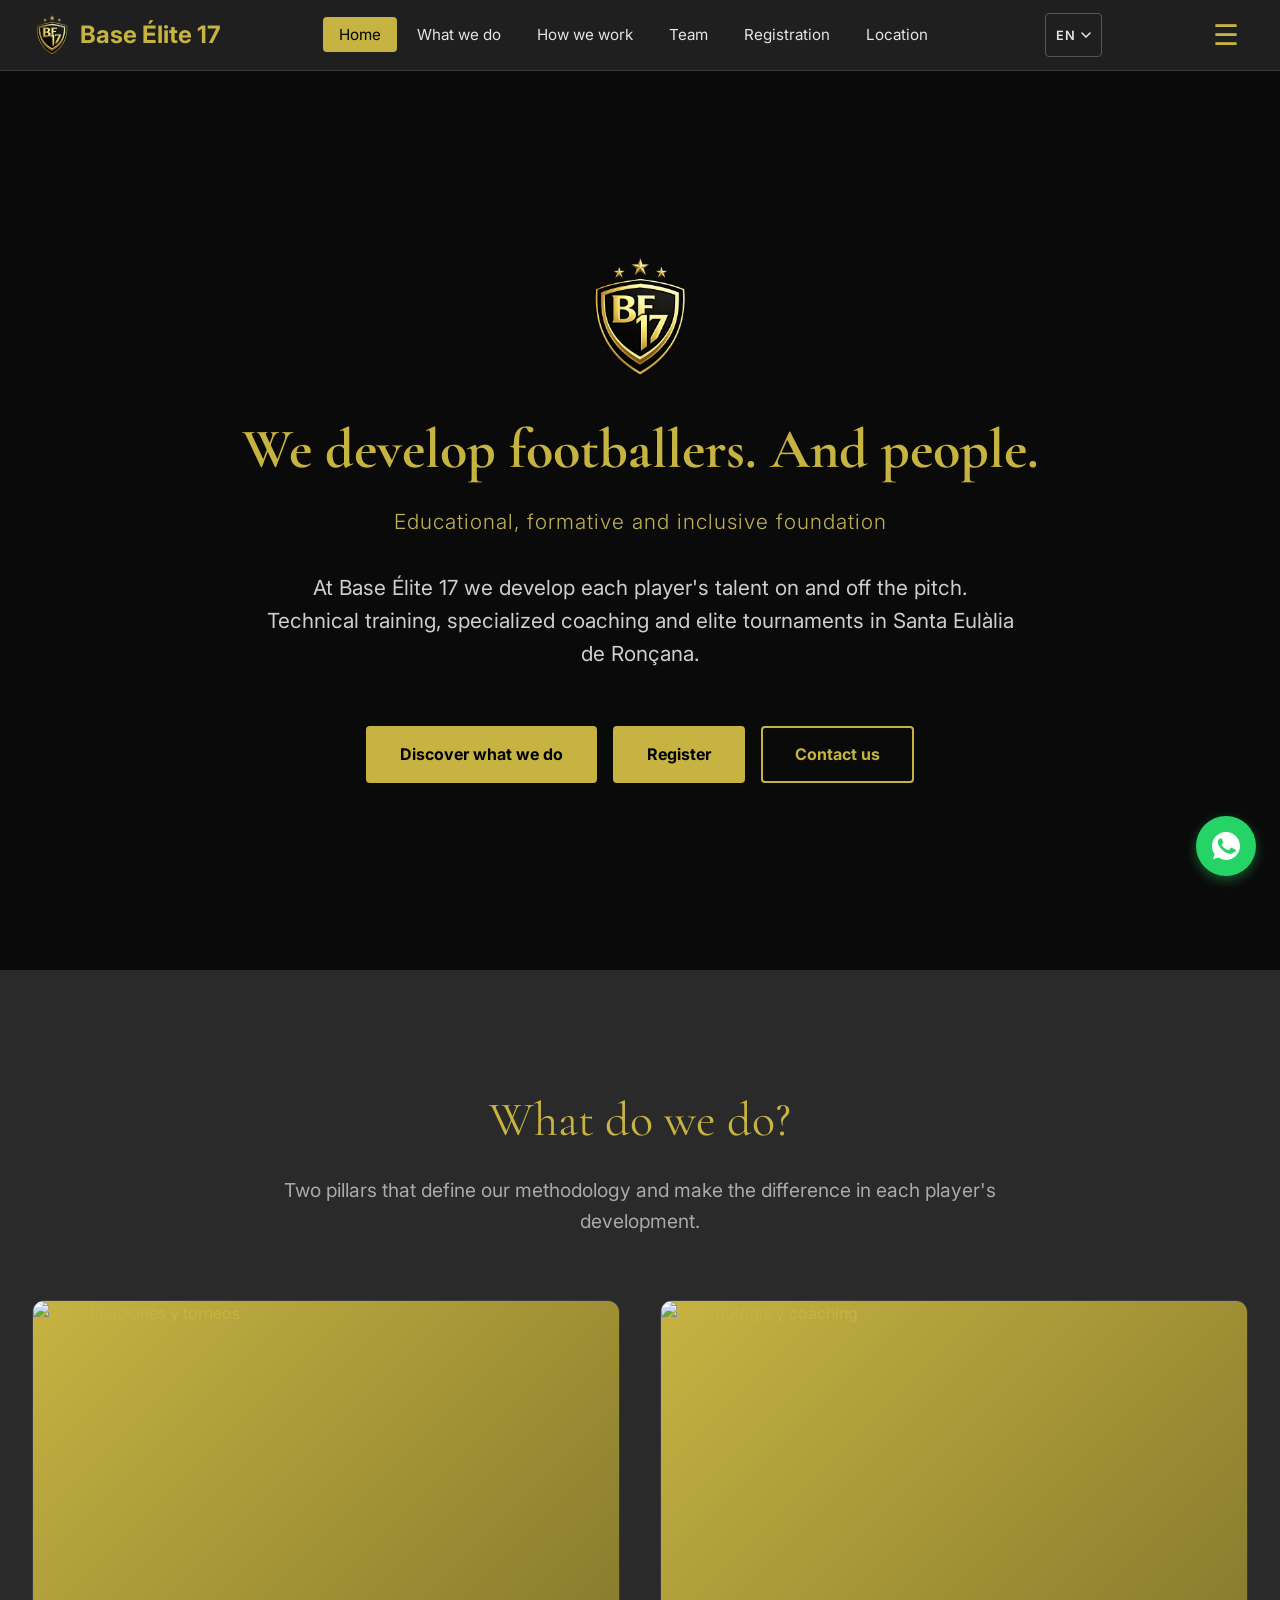
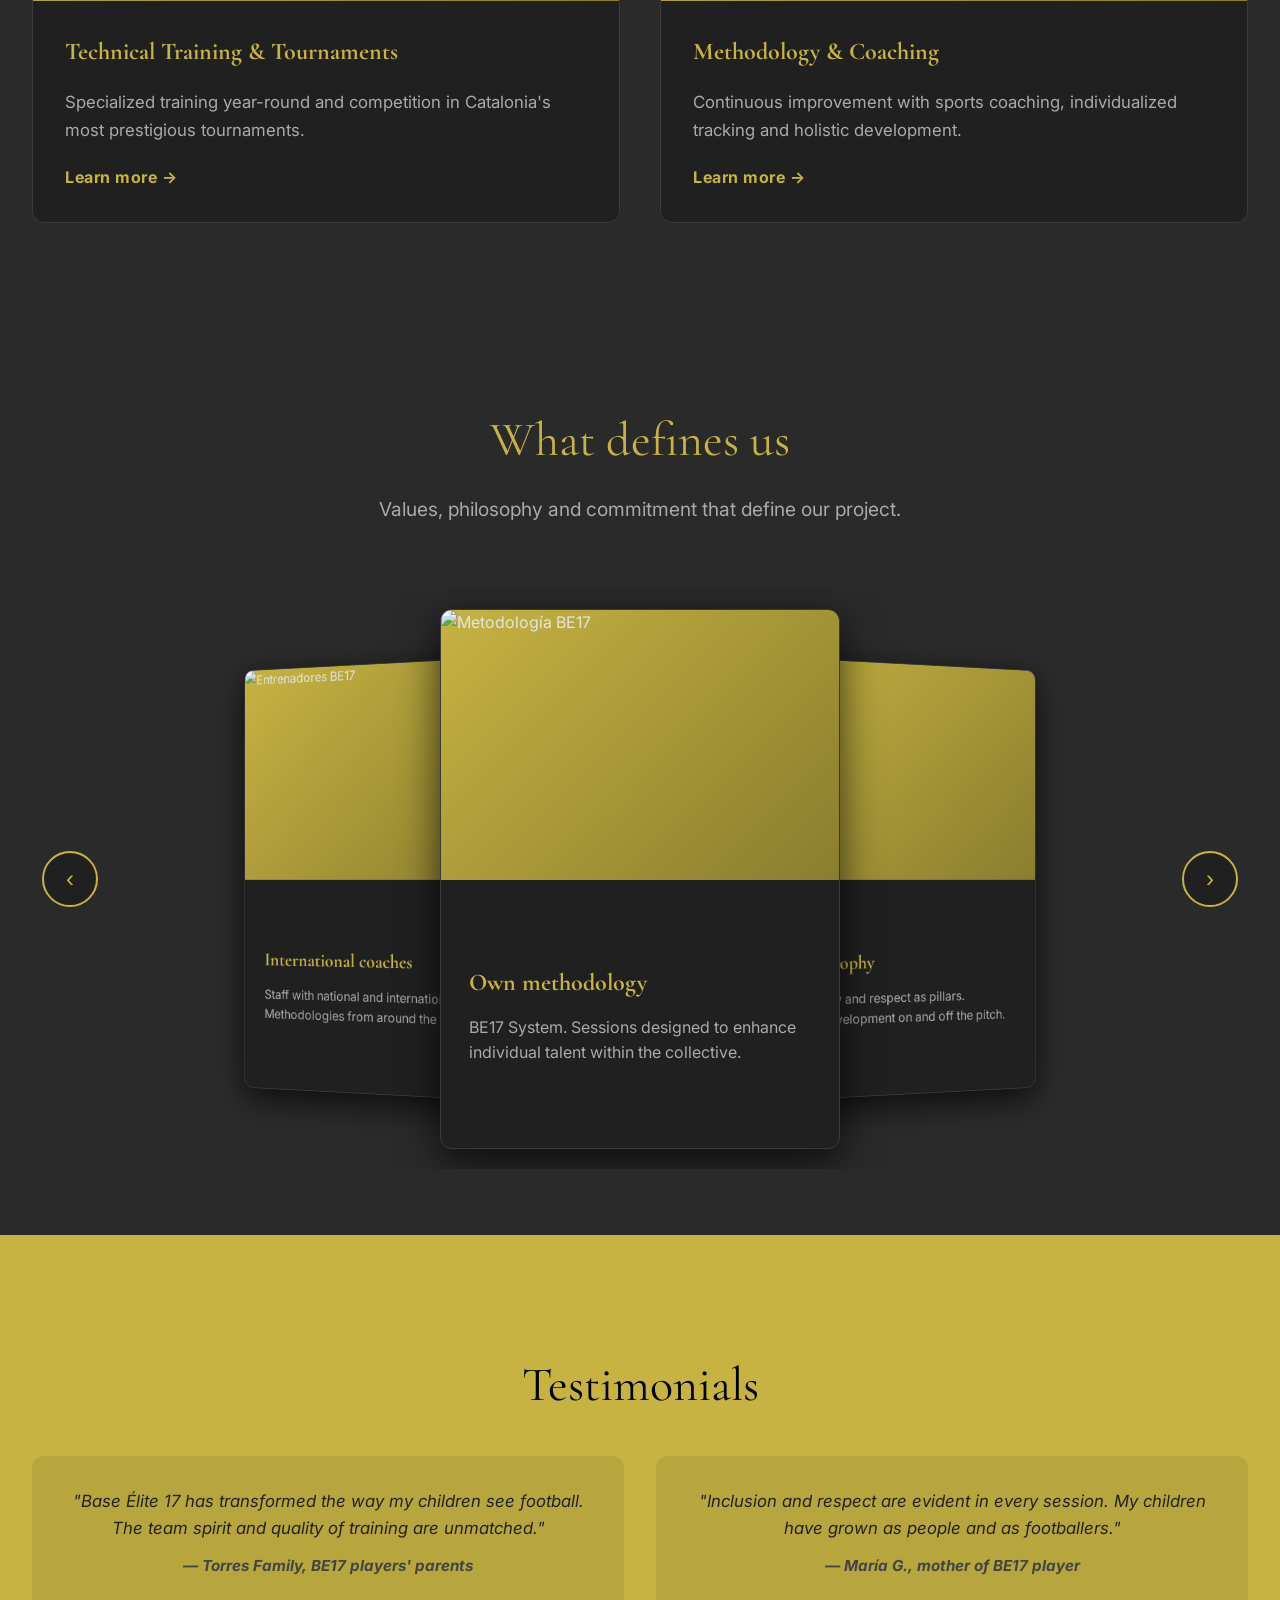
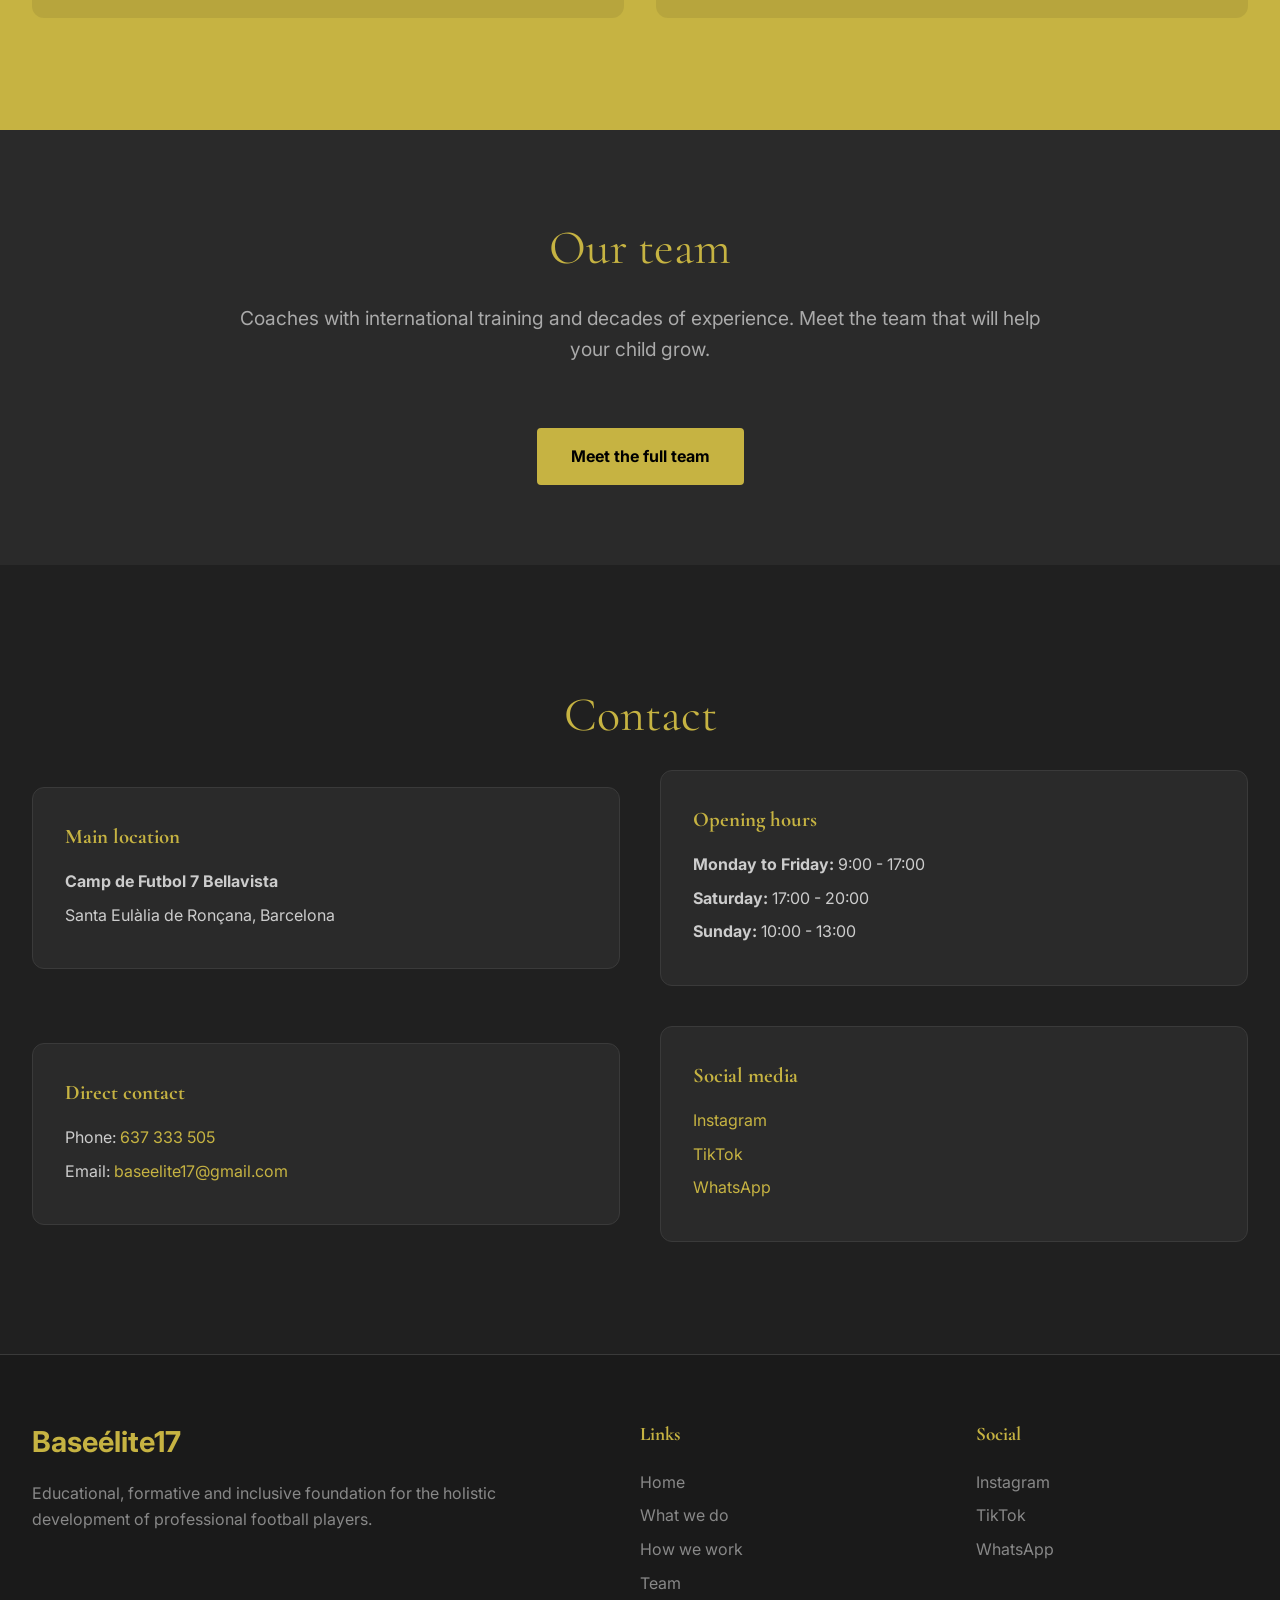
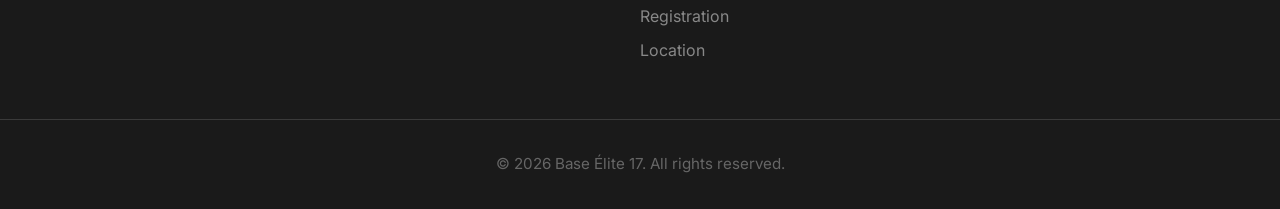
==== commit 222c0dae: "Restructure site: new nav, WhatsApp button, landing overhaul, Bellavista main sede - New nav: Inicio" ====
--- a/index.html
+++ b/index.html
@@ -9,13 +9,11 @@
   <meta name="author" content="Base Élite 17">
   <meta name="robots" content="index, follow">
   <link rel="canonical" href="https://www.baseelite17.com/">
-  <!-- Open Graph -->
   <meta property="og:title" content="Base Élite 17 - Academia de Fútbol">
   <meta property="og:description" content="Base educativa, formativa e inclusiva para el desarrollo integral de jugadores y jugadoras de fútbol profesional.">
   <meta property="og:url" content="https://www.baseelite17.com/">
   <meta property="og:type" content="website">
   <meta property="og:locale" content="es_ES">
-  <!-- Schema.org -->
   <script type="application/ld+json">
   {
     "@context": "https://schema.org",
@@ -59,14 +57,11 @@
       <nav aria-label="Navegación principal">
         <ul>
           <li><a href="index.html" class="activo" data-i18n="nav.inicio">Inicio</a></li>
-          <li><a href="programas.html" data-i18n="nav.programas">Programas</a></li>
-          <li><a href="resultados.html" data-i18n="nav.resultados">Resultados</a></li>
-          <li><a href="torneos.html" data-i18n="nav.torneos">Torneos</a></li>
+          <li><a href="que-hacemos.html" data-i18n="nav.que-hacemos">Qué hacemos</a></li>
+          <li><a href="como-trabajamos.html" data-i18n="nav.como-trabajamos">Cómo trabajamos</a></li>
+          <li><a href="equipo.html" data-i18n="nav.equipo">Equipo</a></li>
           <li><a href="inscripciones.html" data-i18n="nav.inscripciones">Inscripciones</a></li>
           <li><a href="ubicacion.html" data-i18n="nav.ubicacion">Ubicación</a></li>
-          <li><a href="sobre-nosotros.html" data-i18n="nav.sobre">Sobre Nosotros</a></li>
-          <li><a href="staff.html" data-i18n="nav.staff">Staff</a></li>
-          <li><a href="#contacto" data-i18n="nav.contacto">Contacto</a></li>
         </ul>
       </nav>
       <div class="lang-selector" role="navigation" aria-label="Selector de idioma">
@@ -89,119 +84,53 @@
     <section class="hero">
       <div class="container hero-contenido">
         <img src="Logo.png" alt="" class="hero-logo" width="120" height="120">
-        <h1>Base Élite 17</h1>
-        <p class="hero-subtitulo" data-i18n="index.hero.sub">Tu futuro en el fútbol comienza aquí</p>
-        <p class="hero-descripcion" data-i18n="index.hero.desc">Base educativa, formativa e inclusiva para el desarrollo integral de jugadores y jugadoras de fútbol profesional. Tecnificaciones, entrenamientos personalizados y torneos de élite.</p>
+        <h1 data-i18n="index.hero.titulo">Formamos futbolistas. Y personas.</h1>
+        <p class="hero-subtitulo" data-i18n="index.hero.sub">Base educativa, formativa e inclusiva</p>
+        <p class="hero-descripcion" data-i18n="index.hero.desc">En Base Élite 17 desarrollamos el talento de cada jugador dentro y fuera del campo. Tecnificaciones, entrenamiento especializado y torneos de élite en Santa Eulàlia de Ronçana.</p>
         <div>
-          <a href="#servicios" class="boton boton-dorado" data-i18n="index.hero.cta1">Descubrir qué ofrecemos</a>
+          <a href="que-hacemos.html" class="boton boton-dorado" data-i18n="index.hero.cta1">Descubrir qué hacemos</a>
           <a href="inscripciones.html" class="boton boton-dorado" data-i18n="index.hero.cta3">Inscribirse</a>
           <a href="#contacto" class="boton boton-borde" data-i18n="index.hero.cta2">Contactar</a>
         </div>
       </div>
     </section>
 
-    <!-- SERVICIOS -->
     <section id="servicios" class="gris">
       <div class="container">
-        <h2 class="seccion-titulo" data-i18n="index.serv.titulo">¿Qué ofrecemos?</h2>
-        <p class="seccion-subtitulo" data-i18n="index.serv.sub">Programas diseñados para potenciar el talento de cada jugador y jugadora, adaptándonos a sus necesidades individuales.</p>
-
-        <div class="servicios-grid">
-
-          <div class="servicio-card" data-modal="modal-tecnificacion" tabindex="0" role="button" aria-describedby="desc-tecnificacion">
+        <h2 class="seccion-titulo" data-i18n="index.serv.titulo">¿Qué hacemos?</h2>
+        <p class="seccion-subtitulo" data-i18n="index.serv.sub">Dos pilares que definen nuestra metodología y que marcan la diferencia en el desarrollo de cada jugador y jugadora.</p>
+
+        <div class="servicios-grid" style="grid-template-columns: repeat(2, 1fr);">
+
+          <a href="que-hacemos.html" class="servicio-card" style="text-decoration:none;">
             <div class="servicio-imagen">
-              <img src="imagenes/tecnificacion.jpg" alt="Sesión de tecnificación con jóvenes jugadores" loading="lazy" width="400" height="300">
+              <img src="imagenes/tecnificacion.jpg" alt="Tecnificaciones y torneos" loading="lazy" width="400" height="300">
             </div>
             <div class="servicio-info">
-              <h3 data-i18n="index.serv.tech.titulo">Tecnificaciones</h3>
-              <p id="desc-tecnificacion" data-i18n="index.serv.tech.desc">Entrenamientos especializados para la mejora de la técnica individual y colectiva durante todo el año.</p>
-              <span class="servicio-enlace" data-i18n="index.serv.mas">Más información →</span>
-            </div>
-          </div>
-
-          <div class="servicio-card" data-modal="modal-entrenamiento" tabindex="0" role="button" aria-describedby="desc-entrenamiento">
+              <h3 data-i18n="index.serv.tech.titulo">Tecnificaciones y Torneos</h3>
+              <p data-i18n="index.serv.tech.desc">Entrenamientos especializados durante todo el año y competición en los torneos más prestigiosos de Catalunya.</p>
+              <span class="servicio-enlace" data-i18n="index.serv.mas">Ver más →</span>
+            </div>
+          </a>
+
+          <a href="como-trabajamos.html" class="servicio-card" style="text-decoration:none;">
             <div class="servicio-imagen">
-              <img src="imagenes/entrenamiento.jpg" alt="Entrenamiento personalizado en campo" loading="lazy" width="400" height="300">
+              <img src="imagenes/mejora.jpg" alt="Metodología y coaching" loading="lazy" width="400" height="300">
             </div>
             <div class="servicio-info">
-              <h3 data-i18n="index.serv.ent.titulo">Entrenamientos personalizados</h3>
-              <p id="desc-entrenamiento" data-i18n="index.serv.ent.desc">Planes a medida según el nivel, la posición y los objetivos de cada jugador o jugadora.</p>
-              <span class="servicio-enlace" data-i18n="index.serv.mas">Más información →</span>
-            </div>
-          </div>
-
-          <div class="servicio-card" data-modal="modal-torneos" tabindex="0" role="button" aria-describedby="desc-torneos">
-            <div class="servicio-imagen">
-              <img src="imagenes/torneos.jpg" alt="Equipo en competición de torneo" loading="lazy" width="400" height="300">
-            </div>
-            <div class="servicio-info">
-              <h3 data-i18n="index.serv.tor.titulo">Torneos</h3>
-              <p id="desc-torneos" data-i18n="index.serv.tor.desc">Competición de alto nivel en las modalidades masculina, femenina e inclusiva.</p>
-              <span class="servicio-enlace" data-i18n="index.serv.mas">Más información →</span>
-            </div>
-          </div>
-
-        </div>
-      </div>
-    </section>
-
-    <!-- MODAL TECNIFICACIÓN -->
-    <div class="modal-overlay" id="modal-tecnificacion" role="dialog" aria-modal="true" aria-labelledby="modal-tecnificacion-titulo">
-      <div class="modal-contenido">
-        <button class="modal-cerrar" aria-label="Cerrar modal" data-i18n-aria="modal.cerrar">&times;</button>
-        <h2 id="modal-tecnificacion-titulo" data-i18n="index.modal.tech.titulo">Tecnificaciones</h2>
-        <p data-i18n="index.modal.tech.p1">Entrenamientos especializados centrados en la mejora de la técnica individual y colectiva. Trabajamos control de balón, pase, tiro, conducción y toma de decisiones en situaciones reales de partido.</p>
-        <ul>
-          <li data-i18n="index.modal.tech.l1">Entrenamientos durante todo el año</li>
-          <li data-i18n="index.modal.tech.l2">Grupos reducidos por nivel y edad</li>
-          <li data-i18n="index.modal.tech.l3">Seguimiento individualizado del progreso</li>
-          <li data-i18n="index.modal.tech.l4">Staff especializado en todas las posiciones</li>
-          <li data-i18n="index.modal.tech.l5">Evaluaciones periódicas de rendimiento</li>
-        </ul>
-        <p><strong data-i18n="index.modal.tech.dir">Dirigido a:</strong> <span data-i18n="index.modal.tech.dir.txt">Desde escuela hasta juveniles. Masculina, femenina e inclusiva.</span></p>
-      </div>
-    </div>
-
-    <!-- MODAL ENTRENAMIENTO PERSONALIZADO -->
-    <div class="modal-overlay" id="modal-entrenamiento" role="dialog" aria-modal="true" aria-labelledby="modal-entrenamiento-titulo">
-      <div class="modal-contenido">
-        <button class="modal-cerrar" aria-label="Cerrar modal" data-i18n-aria="modal.cerrar">&times;</button>
-        <h2 id="modal-entrenamiento-titulo" data-i18n="index.modal.ent.titulo">Entrenamientos personalizados</h2>
-        <p data-i18n="index.modal.ent.p1">Cada persona es diferente, por eso diseñamos planes a medida. Analizamos tus puntos fuertes y áreas de mejora para crear un programa que se adapte a ti.</p>
-        <ul>
-          <li data-i18n="index.modal.ent.l1">Plan de entrenamiento individual</li>
-          <li data-i18n="index.modal.ent.l2">Entrenador asignado según perfil y necesidades</li>
-          <li data-i18n="index.modal.ent.l3">Preparación física específica</li>
-          <li data-i18n="index.modal.ent.l4">Entrenamiento de porteros y porteras con especialistas</li>
-          <li data-i18n="index.modal.ent.l5">Sesiones individuales o en grupo reducido</li>
-          <li data-i18n="index.modal.ent.l6">Seguimiento y ajuste continuo del plan</li>
-        </ul>
-        <p><strong data-i18n="index.modal.ent.dir">Dirigido a:</strong> <span data-i18n="index.modal.ent.dir.txt">Cualquier nivel, desde iniciación hasta competición.</span></p>
-      </div>
-    </div>
-
-    <!-- MODAL TORNEOS -->
-    <div class="modal-overlay" id="modal-torneos" role="dialog" aria-modal="true" aria-labelledby="modal-torneos-titulo">
-      <div class="modal-contenido">
-        <button class="modal-cerrar" aria-label="Cerrar modal" data-i18n-aria="modal.cerrar">&times;</button>
-        <h2 id="modal-torneos-titulo" data-i18n="index.modal.tor.titulo">Torneos</h2>
-        <p data-i18n="index.modal.tor.p1">Participamos en los torneos más prestigiosos de Catalunya. Los equipos se forman según el nivel de cada jugador para garantizar una competición equilibrada y formativa.</p>
-        <ul>
-          <li data-i18n="index.modal.tor.l1">Competición de alto nivel</li>
-          <li data-i18n="index.modal.tor.l2">Equipos de 10 jugadores y jugadoras por categoría</li>
-          <li data-i18n="index.modal.tor.l3">Staff completo: fotografía, fisioterapia y coachs</li>
-          <li data-i18n="index.modal.tor.l4">Modalidades: masculina, femenina e inclusiva</li>
-          <li data-i18n="index.modal.tor.l5">Categorías: desde Escuela hasta Juveniles</li>
-          <li data-i18n="index.modal.tor.l6">Experiencia de élite completa</li>
-        </ul>
-        <p><strong data-i18n="index.modal.tor.insc">Inscripción:</strong> <a href="mailto:baseelite17@gmail.com">baseelite17@gmail.com</a></p>
-      </div>
-    </div>
-
-    <!-- TODO LO QUE DEBES SABER -->
+              <h3 data-i18n="index.serv.met.titulo">Metodología y Coaching</h3>
+              <p data-i18n="index.serv.met.desc">Mejora continua con coaching deportivo, seguimiento individualizado y desarrollo integral de cada persona.</p>
+              <span class="servicio-enlace" data-i18n="index.serv.mas">Ver más →</span>
+            </div>
+          </a>
+
+        </div>
+      </div>
+    </section>
+
     <section id="saber" class="gris">
       <div class="container">
-        <h2 class="seccion-titulo" data-i18n="index.saber.titulo">Todo lo que debes saber de Base Élite 17</h2>
+        <h2 class="seccion-titulo" data-i18n="index.saber.titulo">Lo que nos define</h2>
         <p class="seccion-subtitulo" data-i18n="index.saber.sub">Valores, filosofía y compromiso que definen nuestro proyecto.</p>
 
         <div class="carousel-3d-wrapper" data-i18n-aria="index.saber.aria" aria-label="Carrusel informativo sobre Base Élite 17">
@@ -277,27 +206,38 @@
       </div>
     </section>
 
-    <!-- OPINIONES -->
-    <section class="dorado">
+    <section class="opiniones-section">
       <div class="container">
         <h2 class="seccion-titulo" data-i18n="index.opiniones.titulo">Opiniones</h2>
-        <blockquote>
-          <p data-i18n="index.opiniones.texto">&ldquo;Baseelite17 ha transformado la forma en que mis hijos ven el fútbol. El valor de ser un equipo y la calidad de los entrenamientos son inigualables. ¡Realmente una base para el éxito!&rdquo;</p>
-        </blockquote>
-        <p class="autor" data-i18n="index.opiniones.autor">— Familia Torres, padres de jugadores BE17</p>
-      </div>
-    </section>
-
-    <!-- CONTACTO -->
+        <div class="opiniones-grid">
+          <blockquote class="opinion-card">
+            <p data-i18n="index.opiniones.texto">&ldquo;Base Élite 17 ha transformado la forma en que mis hijos ven el fútbol. El valor de ser un equipo y la calidad de los entrenamientos son inigualables.&rdquo;</p>
+            <p class="autor" data-i18n="index.opiniones.autor">— Familia Torres, padres de jugadores BE17</p>
+          </blockquote>
+          <blockquote class="opinion-card">
+            <p data-i18n="index.opiniones2.texto">&ldquo;La inclusión y el respeto se notan en cada entrenamiento. Mis hijos han crecido como personas y como futbolistas.&rdquo;</p>
+            <p class="autor" data-i18n="index.opiniones2.autor">— María G., madre de jugador BE17</p>
+          </blockquote>
+        </div>
+      </div>
+    </section>
+
+    <section class="staff-preview-section gris">
+      <div class="container" style="text-align:center;">
+        <h2 class="seccion-titulo" data-i18n="index.staff.titulo">Nuestro equipo</h2>
+        <p class="seccion-subtitulo" data-i18n="index.staff.sub">Entrenadores con formación internacional y décadas de experiencia. Conoce al equipo que hará crecer a tu hijo o hija.</p>
+        <a href="equipo.html" class="boton boton-dorado" data-i18n="index.staff.btn">Ver al equipo completo</a>
+      </div>
+    </section>
+
     <section id="contacto">
       <div class="container">
         <h2 class="seccion-titulo" data-i18n="index.contacto.titulo">Contacto</h2>
         <div class="grid-2">
           <div class="contacto-bloque">
-            <h3 data-i18n="index.contacto.ubi">Ubicaciones</h3>
-            <p>Camp Municipal de Corrà d'Avall, 08520</p>
-            <p>Camp de Futbol 7 Bellavista, 08521</p>
-            <p>Santa Eulàlia de Ronçana, 08187</p>
+            <h3 data-i18n="index.contacto.ubi">Sede principal</h3>
+            <p><strong>Camp de Futbol 7 Bellavista</strong></p>
+            <p>Santa Eulàlia de Ronçana, Barcelona</p>
           </div>
           <div class="contacto-bloque">
             <h3 data-i18n="index.contacto.horario">Horario de atención</h3>
@@ -332,14 +272,11 @@
         <h4 data-i18n="footer.enlaces">Enlaces</h4>
         <ul>
           <li><a href="index.html" data-i18n="nav.inicio">Inicio</a></li>
-          <li><a href="programas.html" data-i18n="nav.programas">Programas</a></li>
-          <li><a href="resultados.html" data-i18n="nav.resultados">Resultados</a></li>
-          <li><a href="torneos.html" data-i18n="nav.torneos">Torneos</a></li>
+          <li><a href="que-hacemos.html" data-i18n="nav.que-hacemos">Qué hacemos</a></li>
+          <li><a href="como-trabajamos.html" data-i18n="nav.como-trabajamos">Cómo trabajamos</a></li>
+          <li><a href="equipo.html" data-i18n="nav.equipo">Equipo</a></li>
           <li><a href="inscripciones.html" data-i18n="nav.inscripciones">Inscripciones</a></li>
           <li><a href="ubicacion.html" data-i18n="nav.ubicacion">Ubicación</a></li>
-          <li><a href="sobre-nosotros.html" data-i18n="nav.sobre">Sobre Nosotros</a></li>
-          <li><a href="staff.html" data-i18n="nav.staff">Staff</a></li>
-          <li><a href="#contacto" data-i18n="nav.contacto">Contacto</a></li>
         </ul>
       </div>
       <div>
@@ -356,6 +293,10 @@
     </div>
   </footer>
 
+  <a href="https://api.whatsapp.com/send?phone=637333505" class="whatsapp-float" target="_blank" rel="noopener" aria-label="Contactar por WhatsApp">
+    <svg viewBox="0 0 32 32" width="28" height="28" fill="#fff"><path d="M16.004 0h-.008C7.174 0 0 7.176 0 16c0 3.5 1.132 6.744 3.054 9.374L1.054 31.25l6.118-1.97A15.907 15.907 0 0016.004 32C24.826 32 32 24.822 32 16S24.826 0 16.004 0zm9.31 22.59c-.39 1.09-1.932 2.006-3.164 2.27-.84.18-1.936.324-5.626-1.206-4.726-1.956-7.766-6.77-7.996-7.08-.224-.31-1.86-2.476-1.86-4.724s1.18-3.354 1.6-3.82c.39-.466.92-.62 1.226-.62.3 0 .596.002.856.016.274.012.64-.104.996.762.39.948 1.33 3.24 1.446 3.472.116.232.194.504.038.814-.156.31-.292.5-.584.77-.292.27-.576.534-.866.856-.264.292-.54.604-.228.954.312.35 1.384 1.986 2.97 3.216 2.038 1.584 3.62 2.126 4.284 2.354.664.228.842.114 1.152-.256.31-.37 1.324-1.542 1.678-2.076.35-.534.702-.444 1.188-.266.49.18 3.12 1.468 3.656 1.734.536.266.894.398 1.024.62.13.224.13 1.29-.26 2.38z"/></svg>
+  </a>
+
   <script src="i18n.js"></script>
   <script src="script.js"></script>
 
--- a/index.css
+++ b/index.css
@@ -1288,6 +1288,92 @@
   }
 }
 
+/* ===== WHATSAPP FLOATING BUTTON ===== */
+.whatsapp-float {
+  position: fixed;
+  bottom: 1.5rem;
+  right: 1.5rem;
+  width: 60px;
+  height: 60px;
+  background: #25D366;
+  border-radius: 50%;
+  display: flex;
+  align-items: center;
+  justify-content: center;
+  z-index: 9999;
+  box-shadow: 0 4px 12px rgba(37, 211, 102, 0.4);
+  transition: transform 0.3s, box-shadow 0.3s;
+  text-decoration: none;
+}
+
+.whatsapp-float:hover {
+  transform: scale(1.1);
+  box-shadow: 0 6px 20px rgba(37, 211, 102, 0.6);
+  color: #fff;
+}
+
+@media (max-width: 480px) {
+  .whatsapp-float {
+    width: 52px;
+    height: 52px;
+    bottom: 1rem;
+    right: 1rem;
+  }
+  .whatsapp-float svg {
+    width: 24px;
+    height: 24px;
+  }
+}
+
+/* ===== OPINIONES GRID ===== */
+.opiniones-section {
+  background: #c6b342;
+  color: #000;
+}
+
+.opiniones-section .seccion-titulo {
+  color: #000;
+}
+
+.opiniones-grid {
+  display: grid;
+  grid-template-columns: repeat(2, 1fr);
+  gap: 2rem;
+  margin-top: 2rem;
+}
+
+.opinion-card {
+  background: rgba(0, 0, 0, 0.08);
+  border-radius: 0.75rem;
+  padding: 2rem;
+  border: none;
+}
+
+.opinion-card p {
+  color: #222;
+  font-style: italic;
+  font-size: 1.05rem;
+  line-height: 1.6;
+  margin-bottom: 0.5rem;
+}
+
+.opinion-card .autor {
+  color: #444;
+  font-weight: 700;
+  font-size: 0.95rem;
+  margin-top: 0.75rem;
+}
+
+.staff-preview-section {
+  padding: 5rem 0;
+}
+
+@media (max-width: 960px) {
+  .opiniones-grid {
+    grid-template-columns: 1fr;
+  }
+}
+
 @media (prefers-reduced-motion: reduce) {
   *,
   *::before,
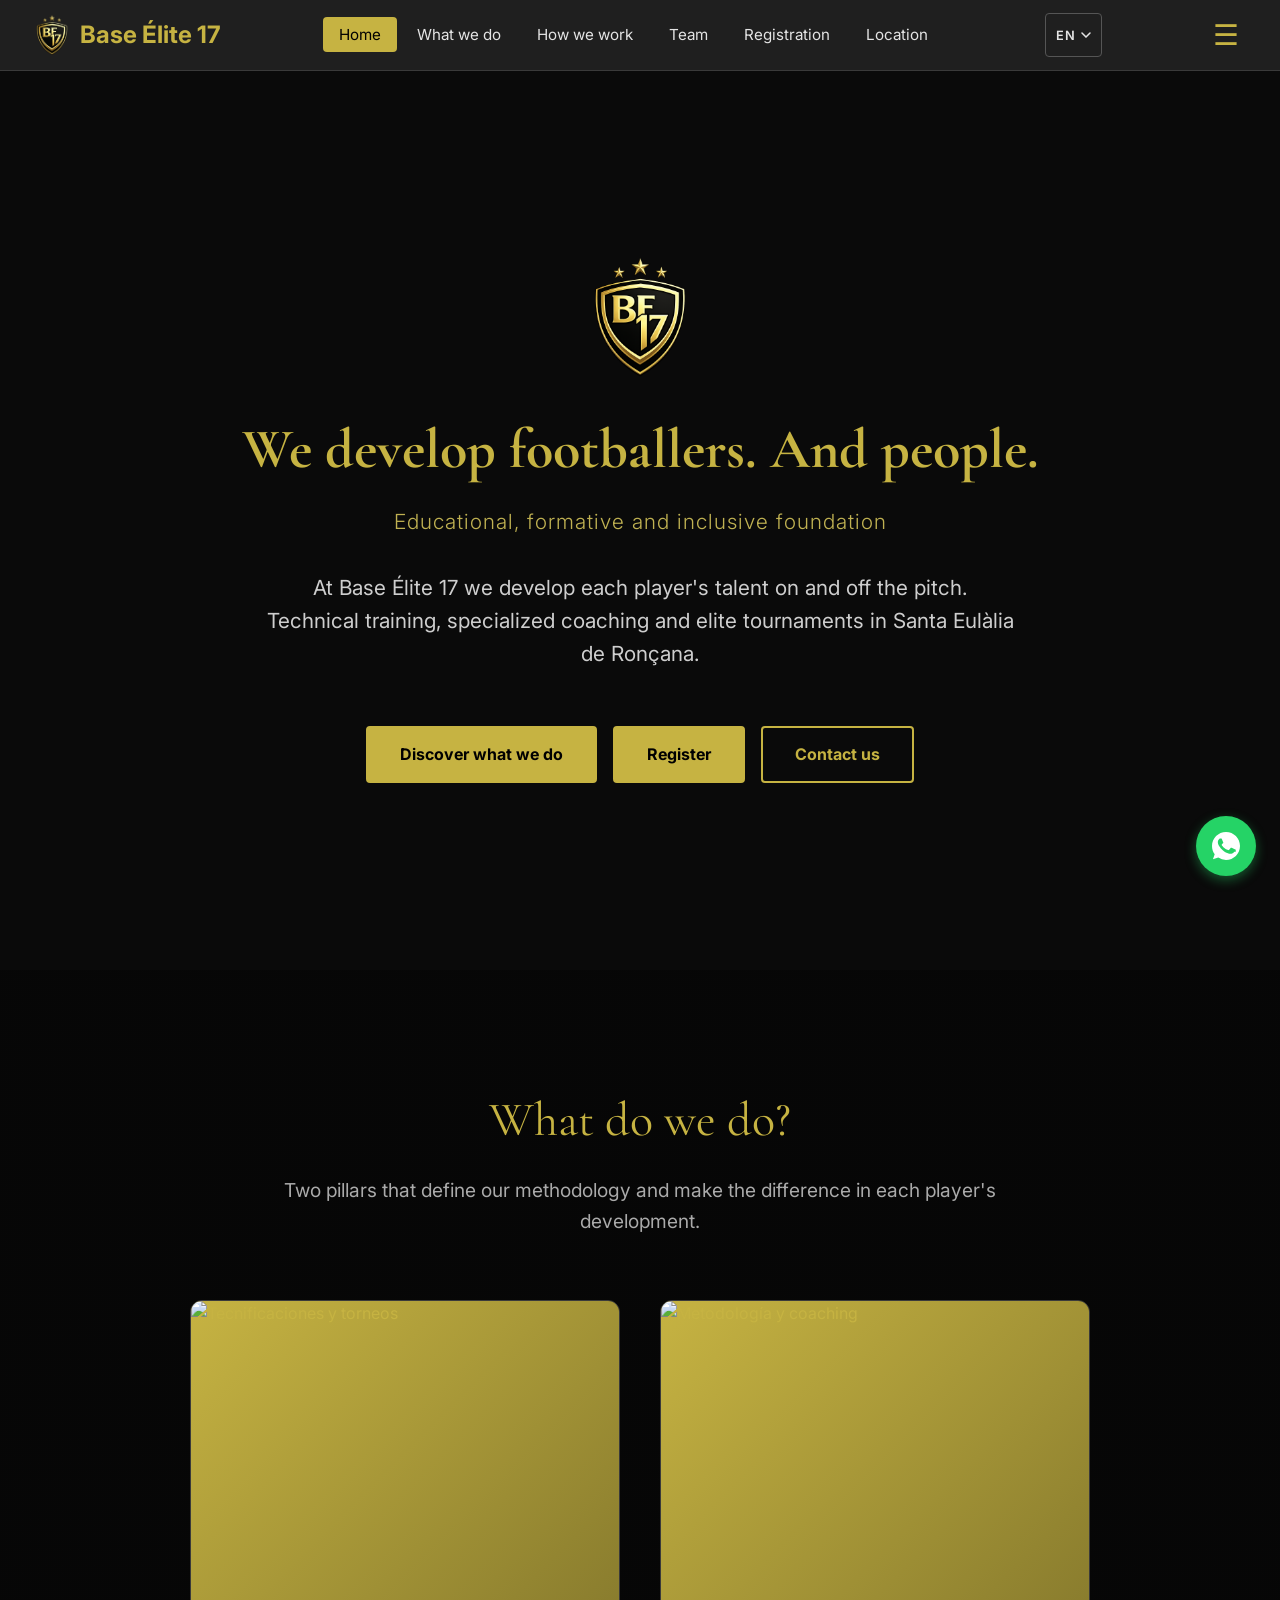
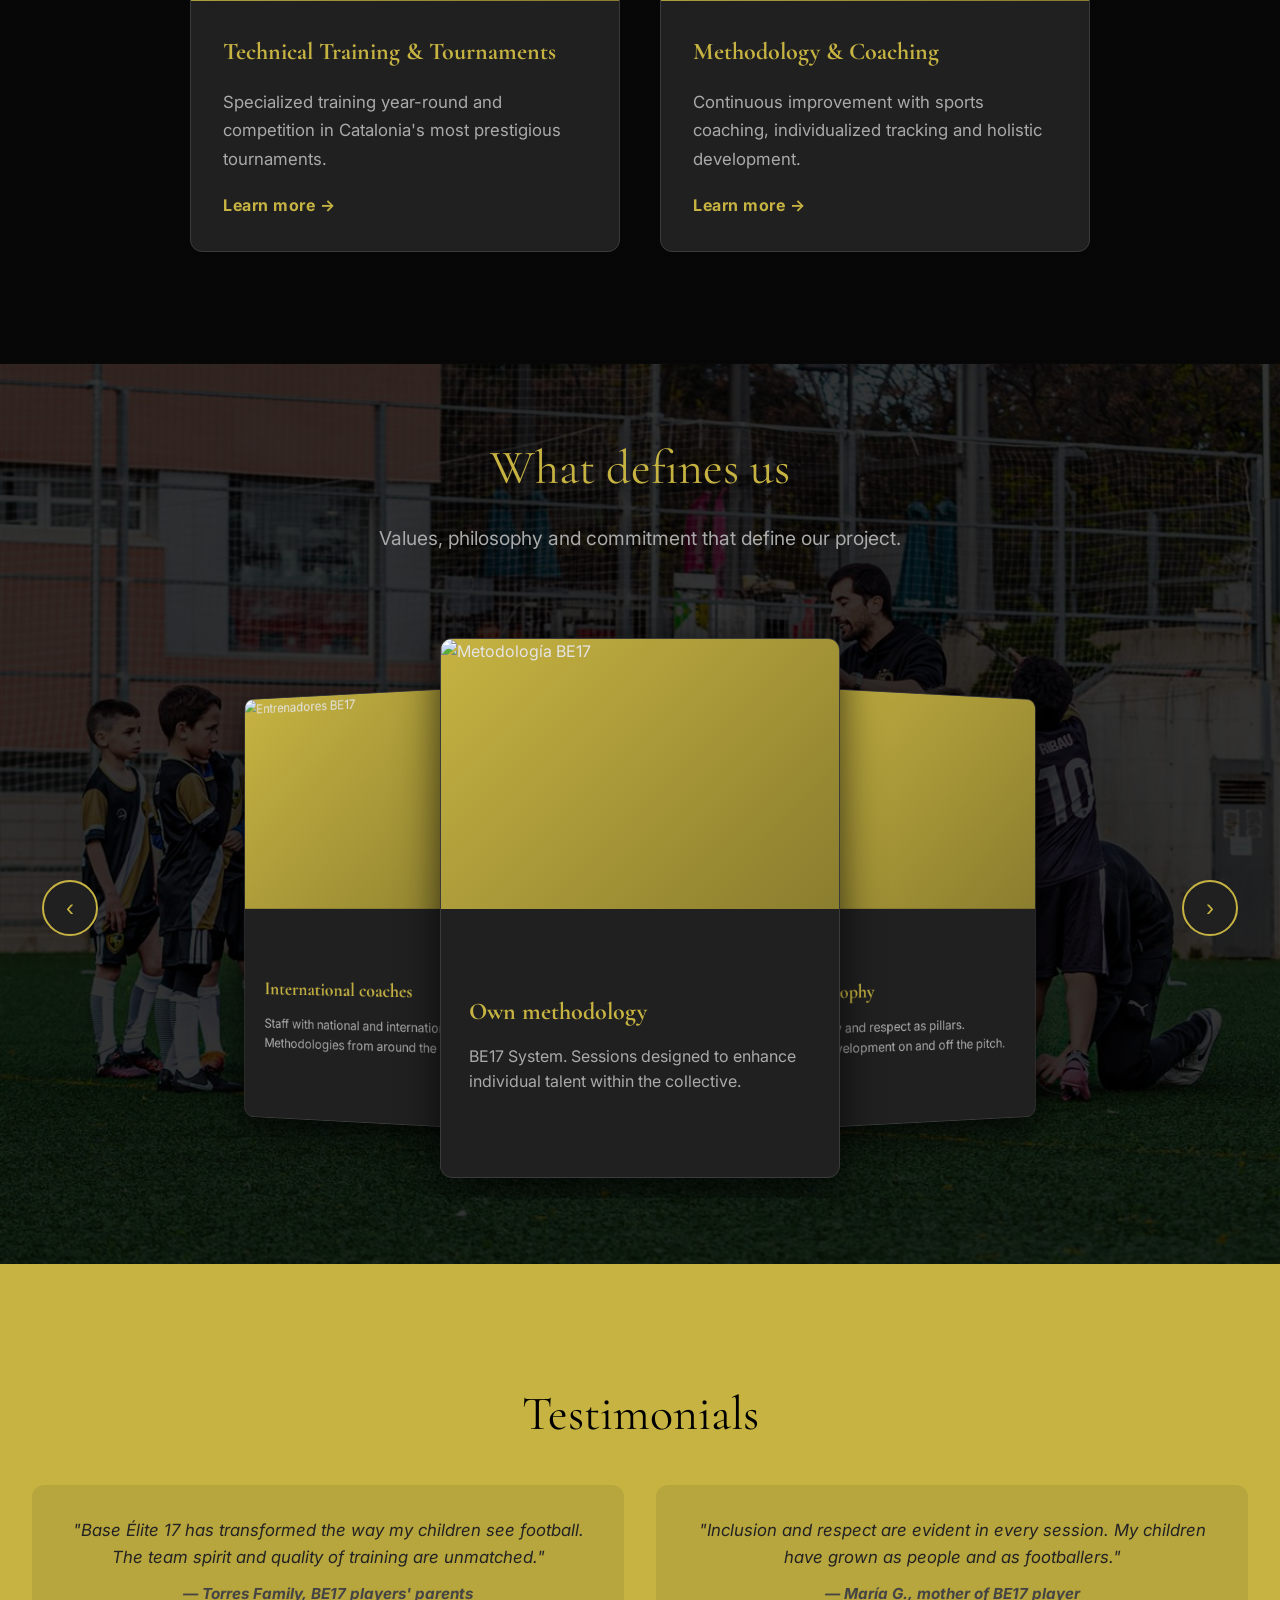
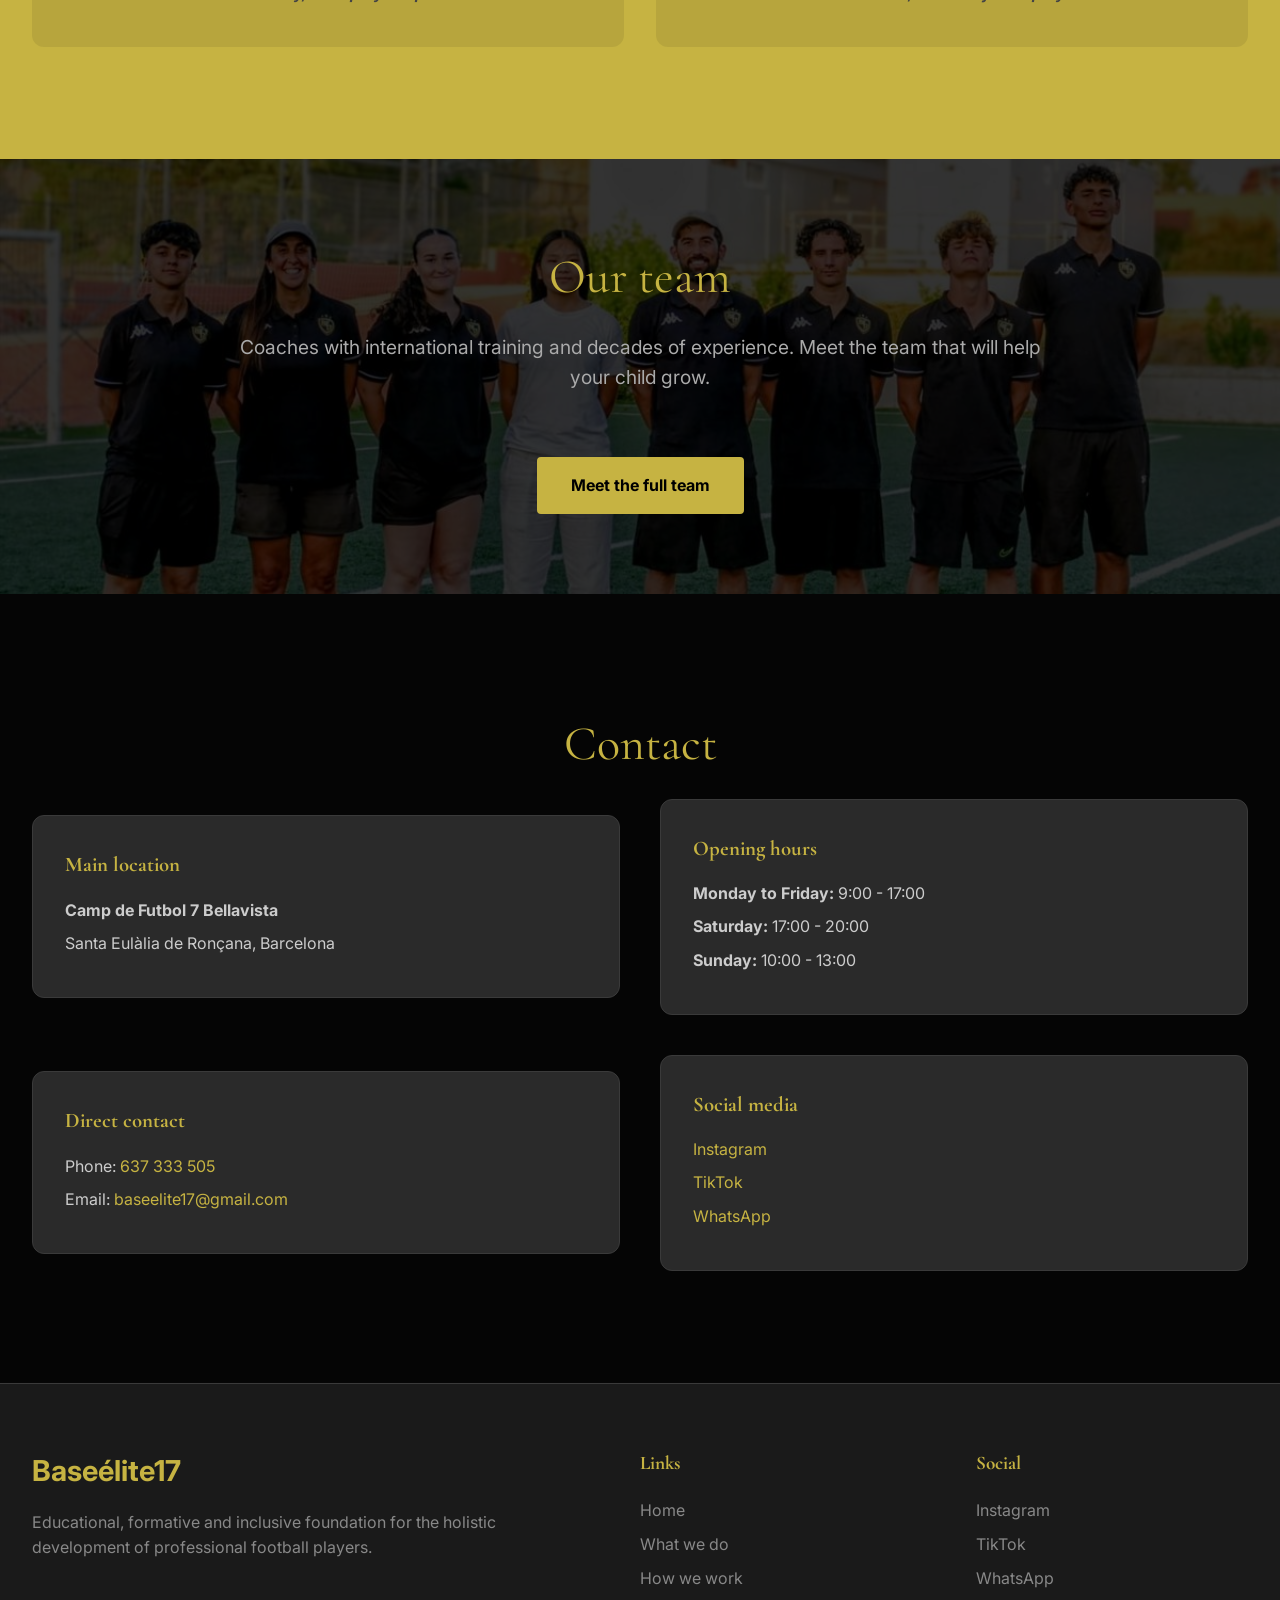
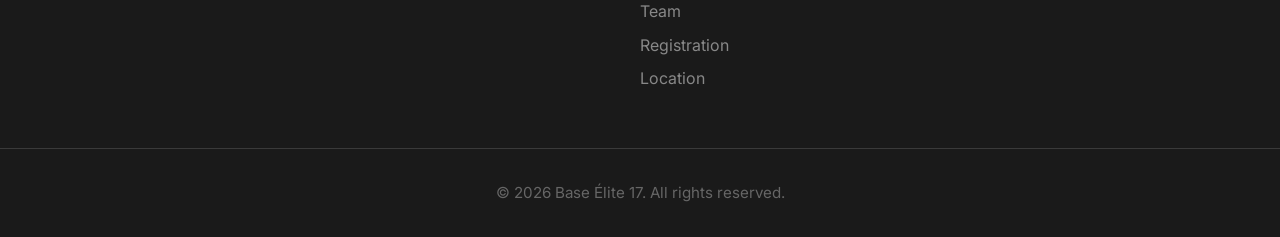
==== commit 04854cc2: "Reorder que-hacemos: torneos first. Add background photos to sections. Fix landing grid centering" ====
--- a/index.html
+++ b/index.html
@@ -95,12 +95,12 @@
       </div>
     </section>
 
-    <section id="servicios" class="gris">
+    <section id="servicios" class="gris" style="background-image: linear-gradient(rgba(0,0,0,0.85), rgba(0,0,0,0.85)), url('imagenes/tecnificacion.jpg'); background-size: cover; background-position: center;">
       <div class="container">
         <h2 class="seccion-titulo" data-i18n="index.serv.titulo">¿Qué hacemos?</h2>
         <p class="seccion-subtitulo" data-i18n="index.serv.sub">Dos pilares que definen nuestra metodología y que marcan la diferencia en el desarrollo de cada jugador y jugadora.</p>
 
-        <div class="servicios-grid" style="grid-template-columns: repeat(2, 1fr);">
+        <div class="servicios-grid landing-grid-2">
 
           <a href="que-hacemos.html" class="servicio-card" style="text-decoration:none;">
             <div class="servicio-imagen">
@@ -128,7 +128,7 @@
       </div>
     </section>
 
-    <section id="saber" class="gris">
+    <section id="saber" class="gris" style="background-image: linear-gradient(rgba(0,0,0,0.8), rgba(0,0,0,0.8)), url('imagenes/experiencia.jpg'); background-size: cover; background-position: center;">
       <div class="container">
         <h2 class="seccion-titulo" data-i18n="index.saber.titulo">Lo que nos define</h2>
         <p class="seccion-subtitulo" data-i18n="index.saber.sub">Valores, filosofía y compromiso que definen nuestro proyecto.</p>
@@ -222,7 +222,7 @@
       </div>
     </section>
 
-    <section class="staff-preview-section gris">
+    <section class="staff-preview-section gris" style="background-image: linear-gradient(rgba(0,0,0,0.8), rgba(0,0,0,0.8)), url('imagenes/Staff.jpeg'); background-size: cover; background-position: center;">
       <div class="container" style="text-align:center;">
         <h2 class="seccion-titulo" data-i18n="index.staff.titulo">Nuestro equipo</h2>
         <p class="seccion-subtitulo" data-i18n="index.staff.sub">Entrenadores con formación internacional y décadas de experiencia. Conoce al equipo que hará crecer a tu hijo o hija.</p>
@@ -230,7 +230,7 @@
       </div>
     </section>
 
-    <section id="contacto">
+    <section id="contacto" style="background-image: linear-gradient(rgba(0,0,0,0.85), rgba(0,0,0,0.85)), url('imagenes/desarrollo.jpg'); background-size: cover; background-position: center;">
       <div class="container">
         <h2 class="seccion-titulo" data-i18n="index.contacto.titulo">Contacto</h2>
         <div class="grid-2">
--- a/index.css
+++ b/index.css
@@ -1103,6 +1103,7 @@
   .resultado-full-img img { min-height: 250px; }
   .grid-3 { grid-template-columns: 1fr; }
   .servicios-grid { grid-template-columns: 1fr; }
+  .landing-grid-2 { grid-template-columns: 1fr; }
   .servicio-imagen { height: 250px; }
   .torneos-grid { grid-template-columns: 1fr; }
   .torneos-inclusion { grid-template-columns: 1fr; }
@@ -1325,6 +1326,14 @@
   }
 }
 
+/* ===== LANDING 2-COL GRID ===== */
+.landing-grid-2 {
+  grid-template-columns: repeat(2, 1fr);
+  width: 100%;
+  max-width: 900px;
+  margin: 0 auto;
+}
+
 /* ===== OPINIONES GRID ===== */
 .opiniones-section {
   background: #c6b342;
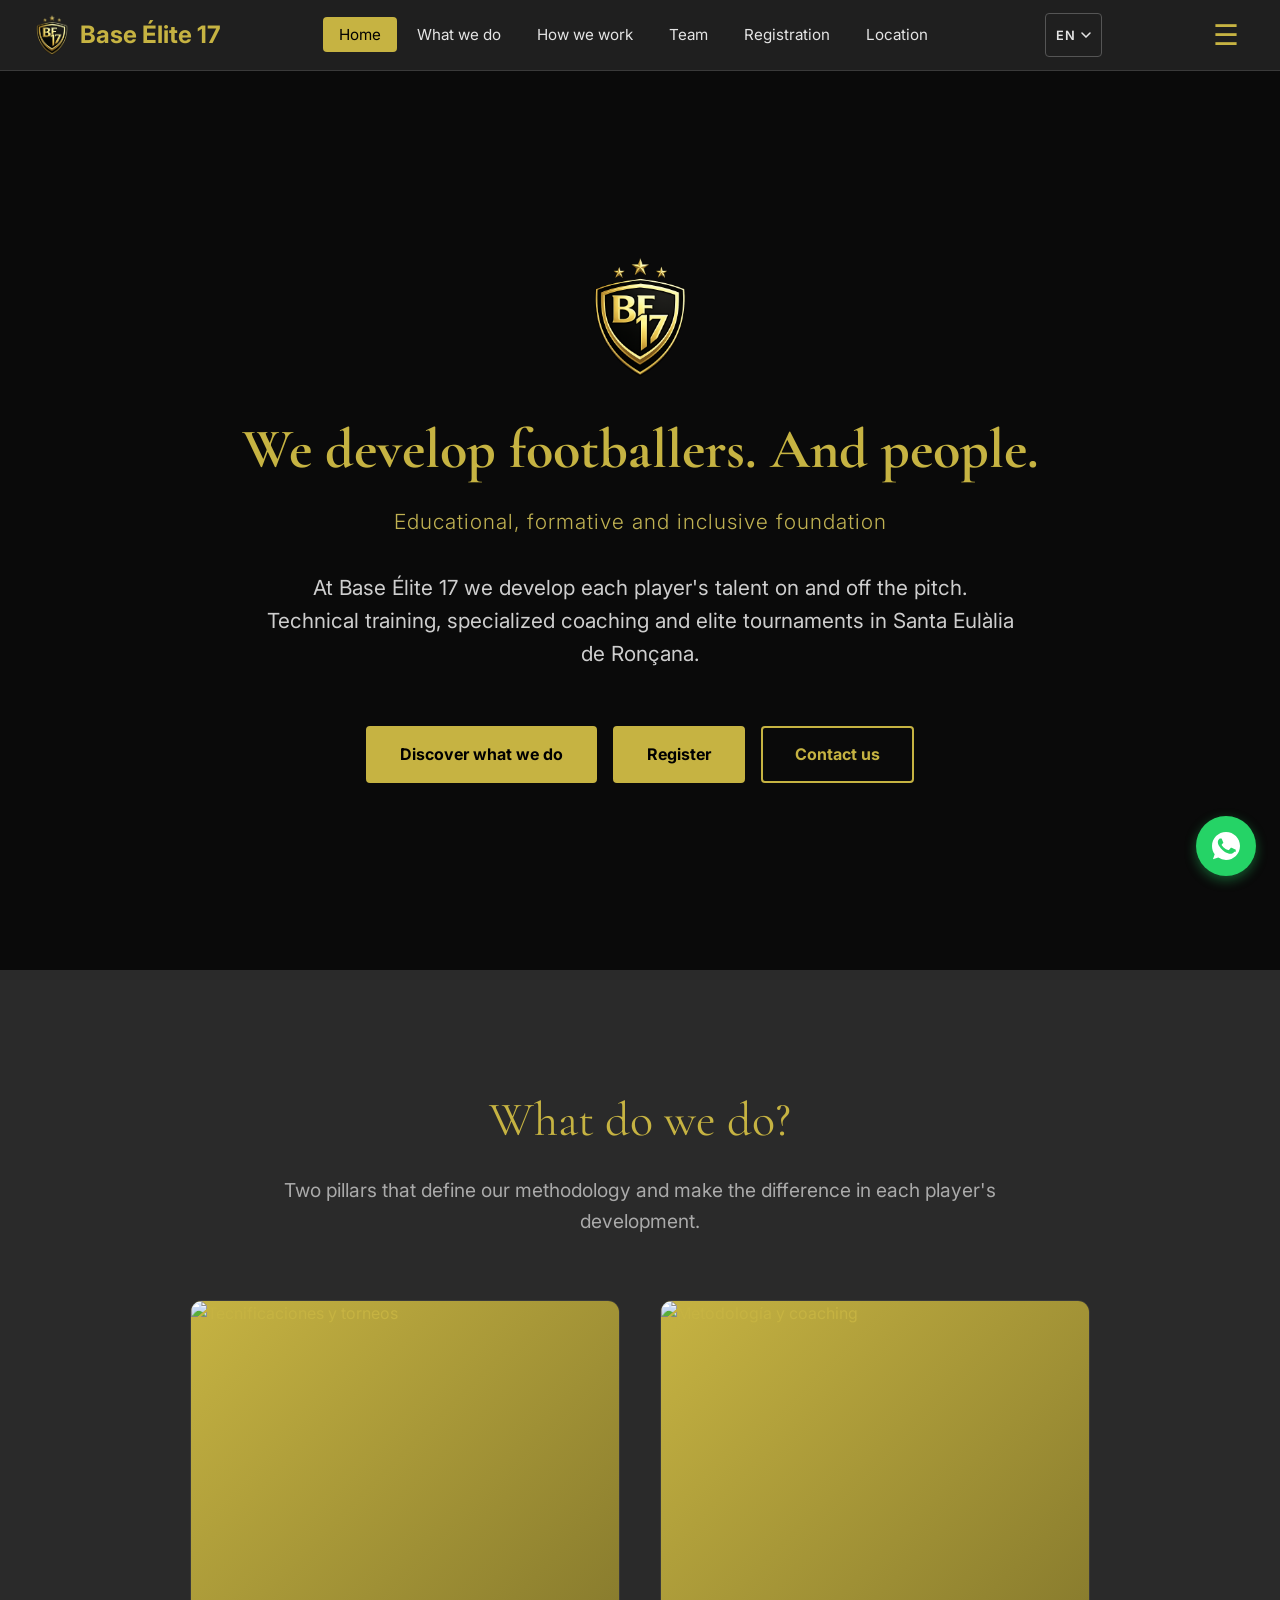
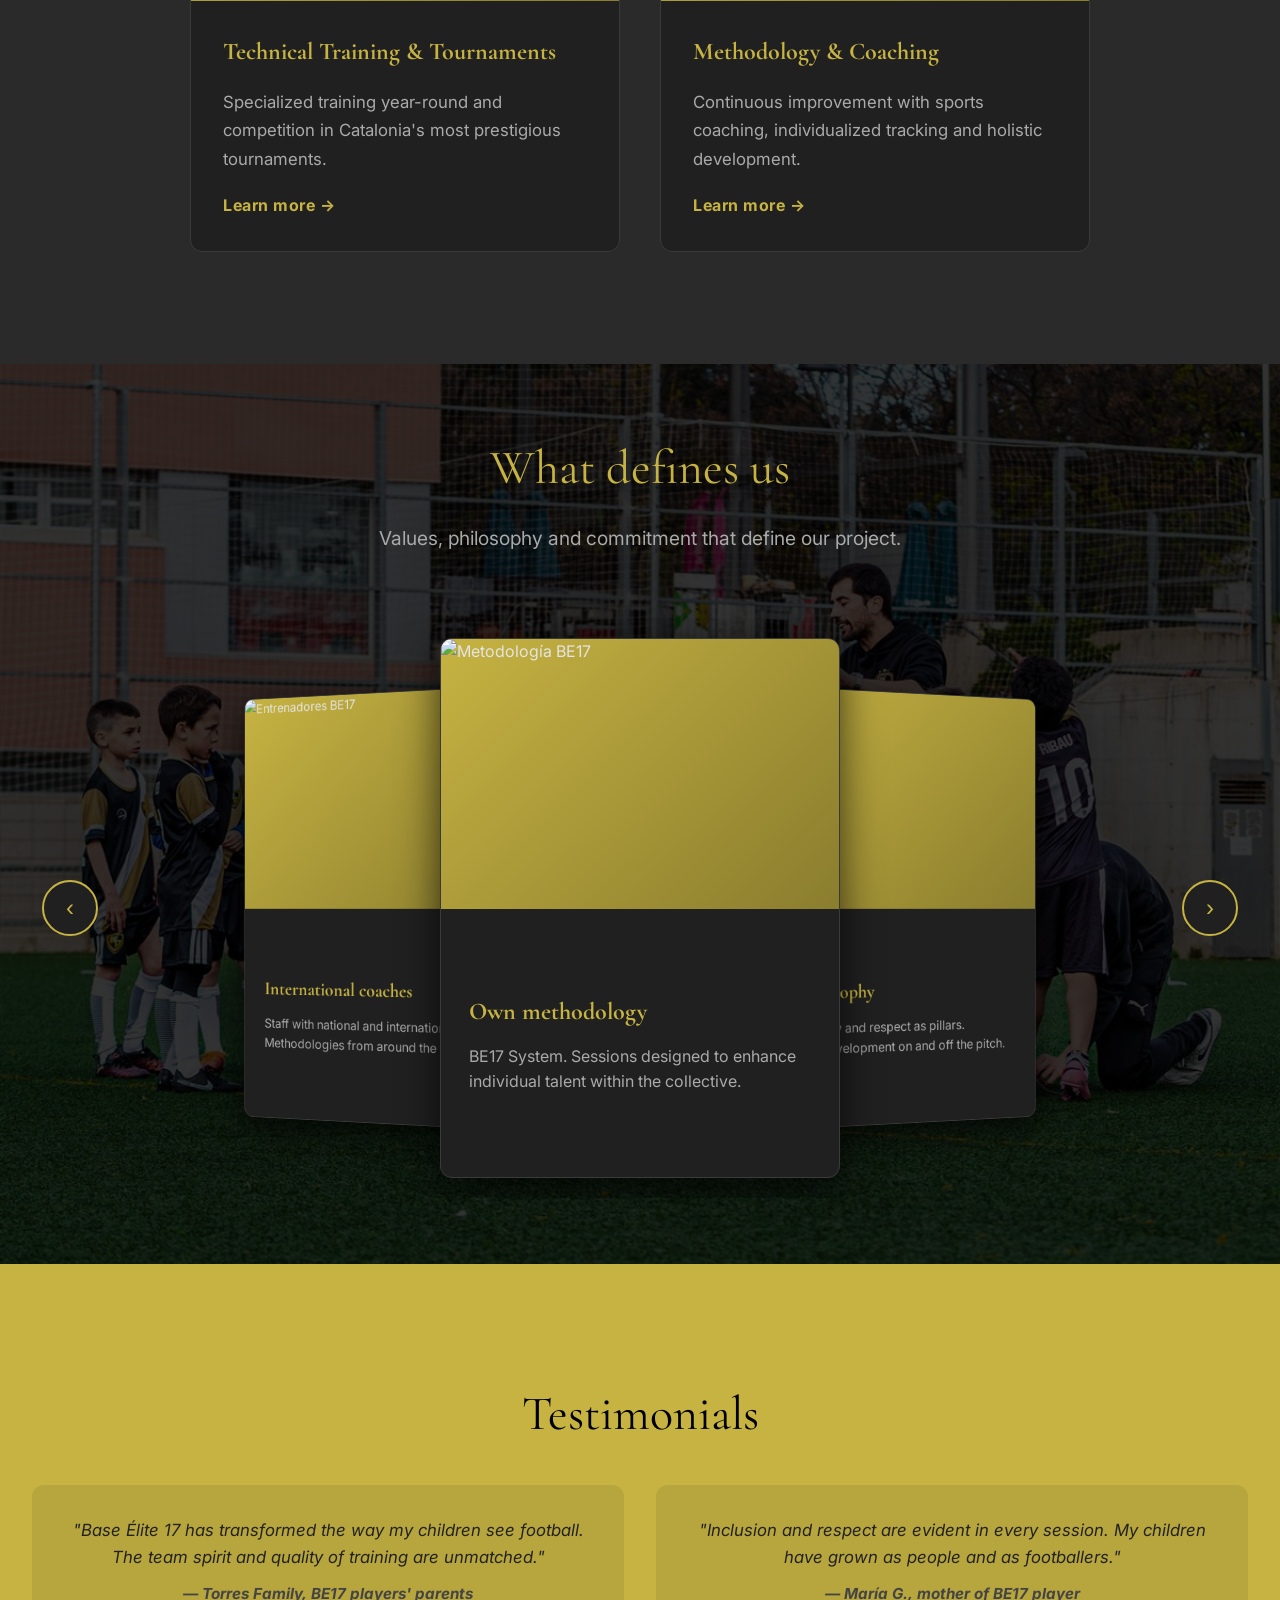
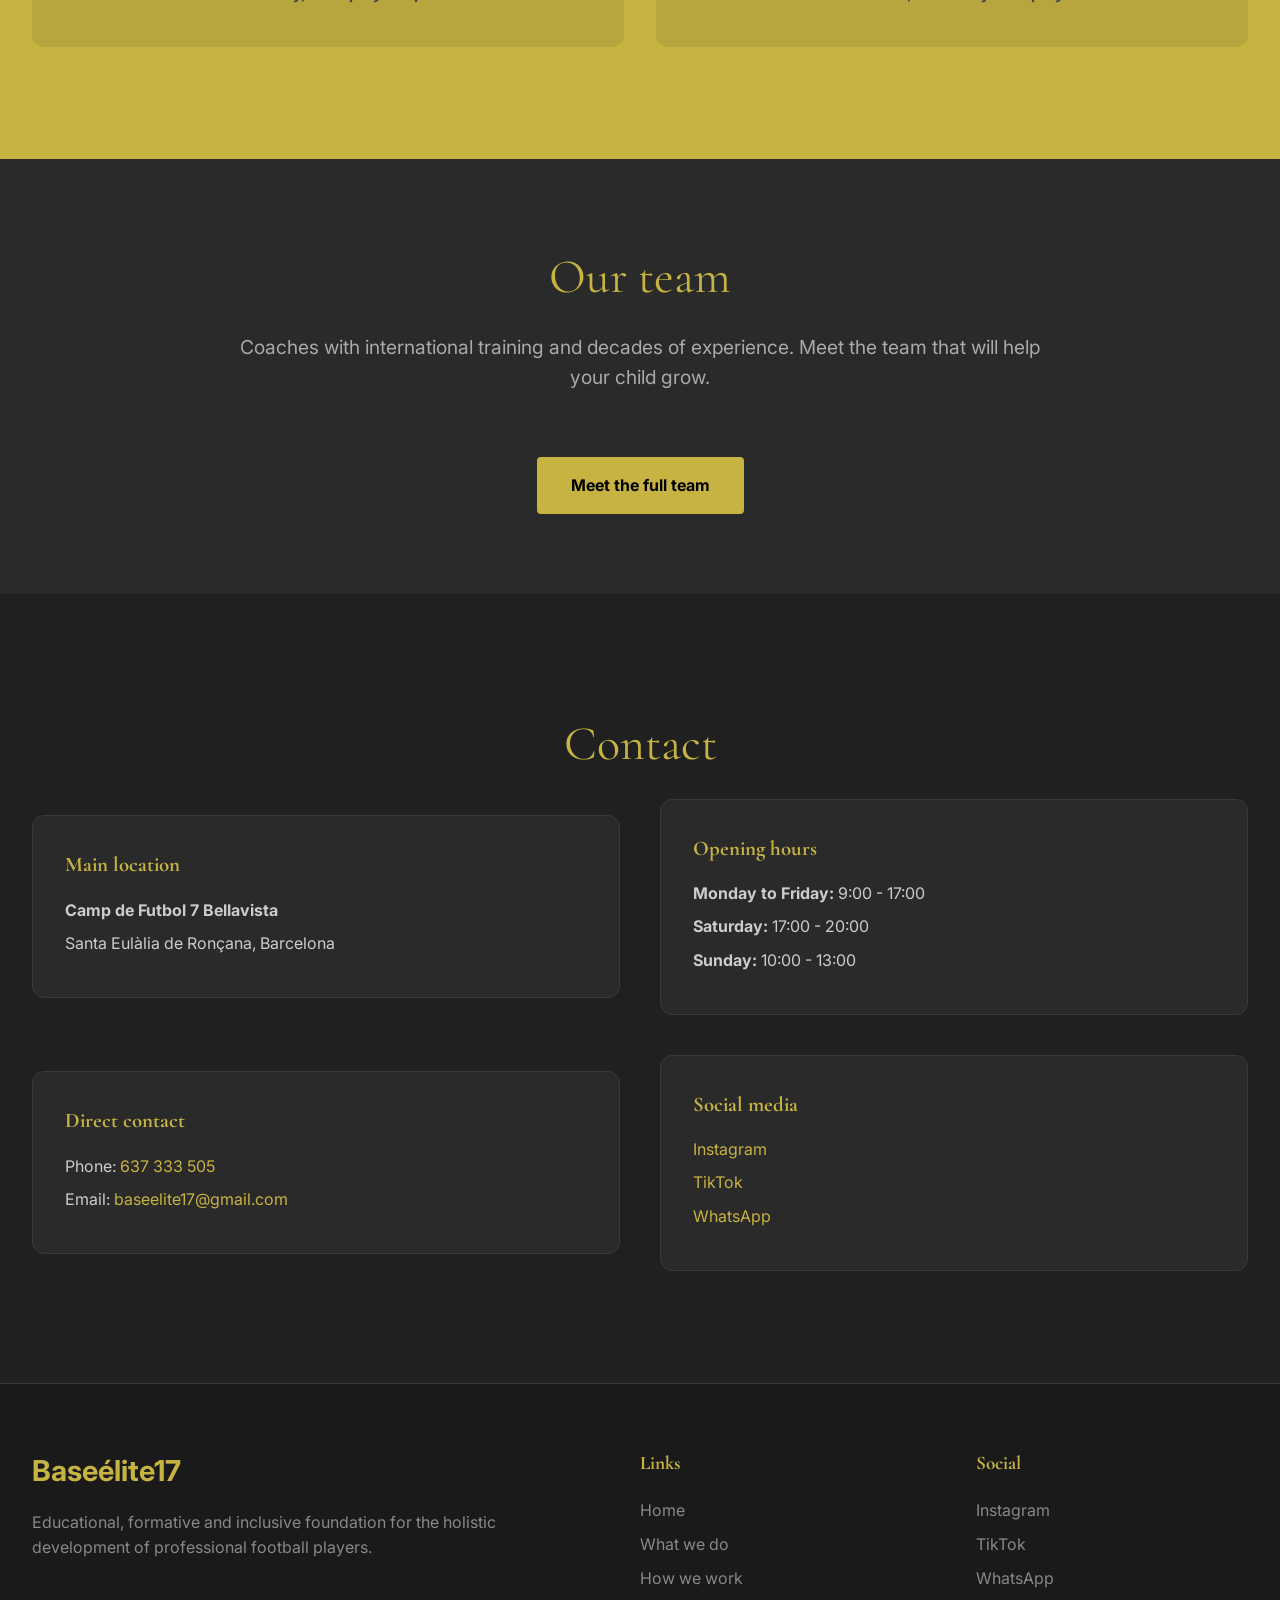
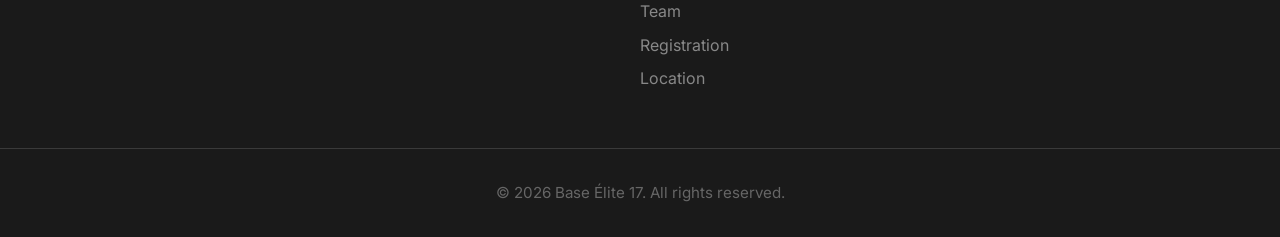
==== commit d618951f: "Fix mobile grid: moved landing-grid-2 before media queries. Quitted extra bg photos, equipe header b" ====
--- a/index.html
+++ b/index.html
@@ -95,7 +95,7 @@
       </div>
     </section>
 
-    <section id="servicios" class="gris" style="background-image: linear-gradient(rgba(0,0,0,0.85), rgba(0,0,0,0.85)), url('imagenes/tecnificacion.jpg'); background-size: cover; background-position: center;">
+    <section id="servicios" class="gris">
       <div class="container">
         <h2 class="seccion-titulo" data-i18n="index.serv.titulo">¿Qué hacemos?</h2>
         <p class="seccion-subtitulo" data-i18n="index.serv.sub">Dos pilares que definen nuestra metodología y que marcan la diferencia en el desarrollo de cada jugador y jugadora.</p>
@@ -222,7 +222,7 @@
       </div>
     </section>
 
-    <section class="staff-preview-section gris" style="background-image: linear-gradient(rgba(0,0,0,0.8), rgba(0,0,0,0.8)), url('imagenes/Staff.jpeg'); background-size: cover; background-position: center;">
+    <section class="staff-preview-section gris">
       <div class="container" style="text-align:center;">
         <h2 class="seccion-titulo" data-i18n="index.staff.titulo">Nuestro equipo</h2>
         <p class="seccion-subtitulo" data-i18n="index.staff.sub">Entrenadores con formación internacional y décadas de experiencia. Conoce al equipo que hará crecer a tu hijo o hija.</p>
@@ -230,7 +230,7 @@
       </div>
     </section>
 
-    <section id="contacto" style="background-image: linear-gradient(rgba(0,0,0,0.85), rgba(0,0,0,0.85)), url('imagenes/desarrollo.jpg'); background-size: cover; background-position: center;">
+    <section id="contacto">
       <div class="container">
         <h2 class="seccion-titulo" data-i18n="index.contacto.titulo">Contacto</h2>
         <div class="grid-2">
--- a/index.css
+++ b/index.css
@@ -1089,6 +1089,15 @@
 .lang-list li.lang-active {
   color: #c6b342;
   font-weight: 600;
+}
+
+/* ===== LANDING 2-COL GRID ===== */
+.landing-grid-2 {
+  grid-template-columns: repeat(2, 1fr);
+  max-width: 900px;
+  width: 100%;
+  margin-left: auto;
+  margin-right: auto;
 }
 
 /* ===== RESPONSIVE ===== */
@@ -1326,14 +1335,6 @@
   }
 }
 
-/* ===== LANDING 2-COL GRID ===== */
-.landing-grid-2 {
-  grid-template-columns: repeat(2, 1fr);
-  width: 100%;
-  max-width: 900px;
-  margin: 0 auto;
-}
-
 /* ===== OPINIONES GRID ===== */
 .opiniones-section {
   background: #c6b342;
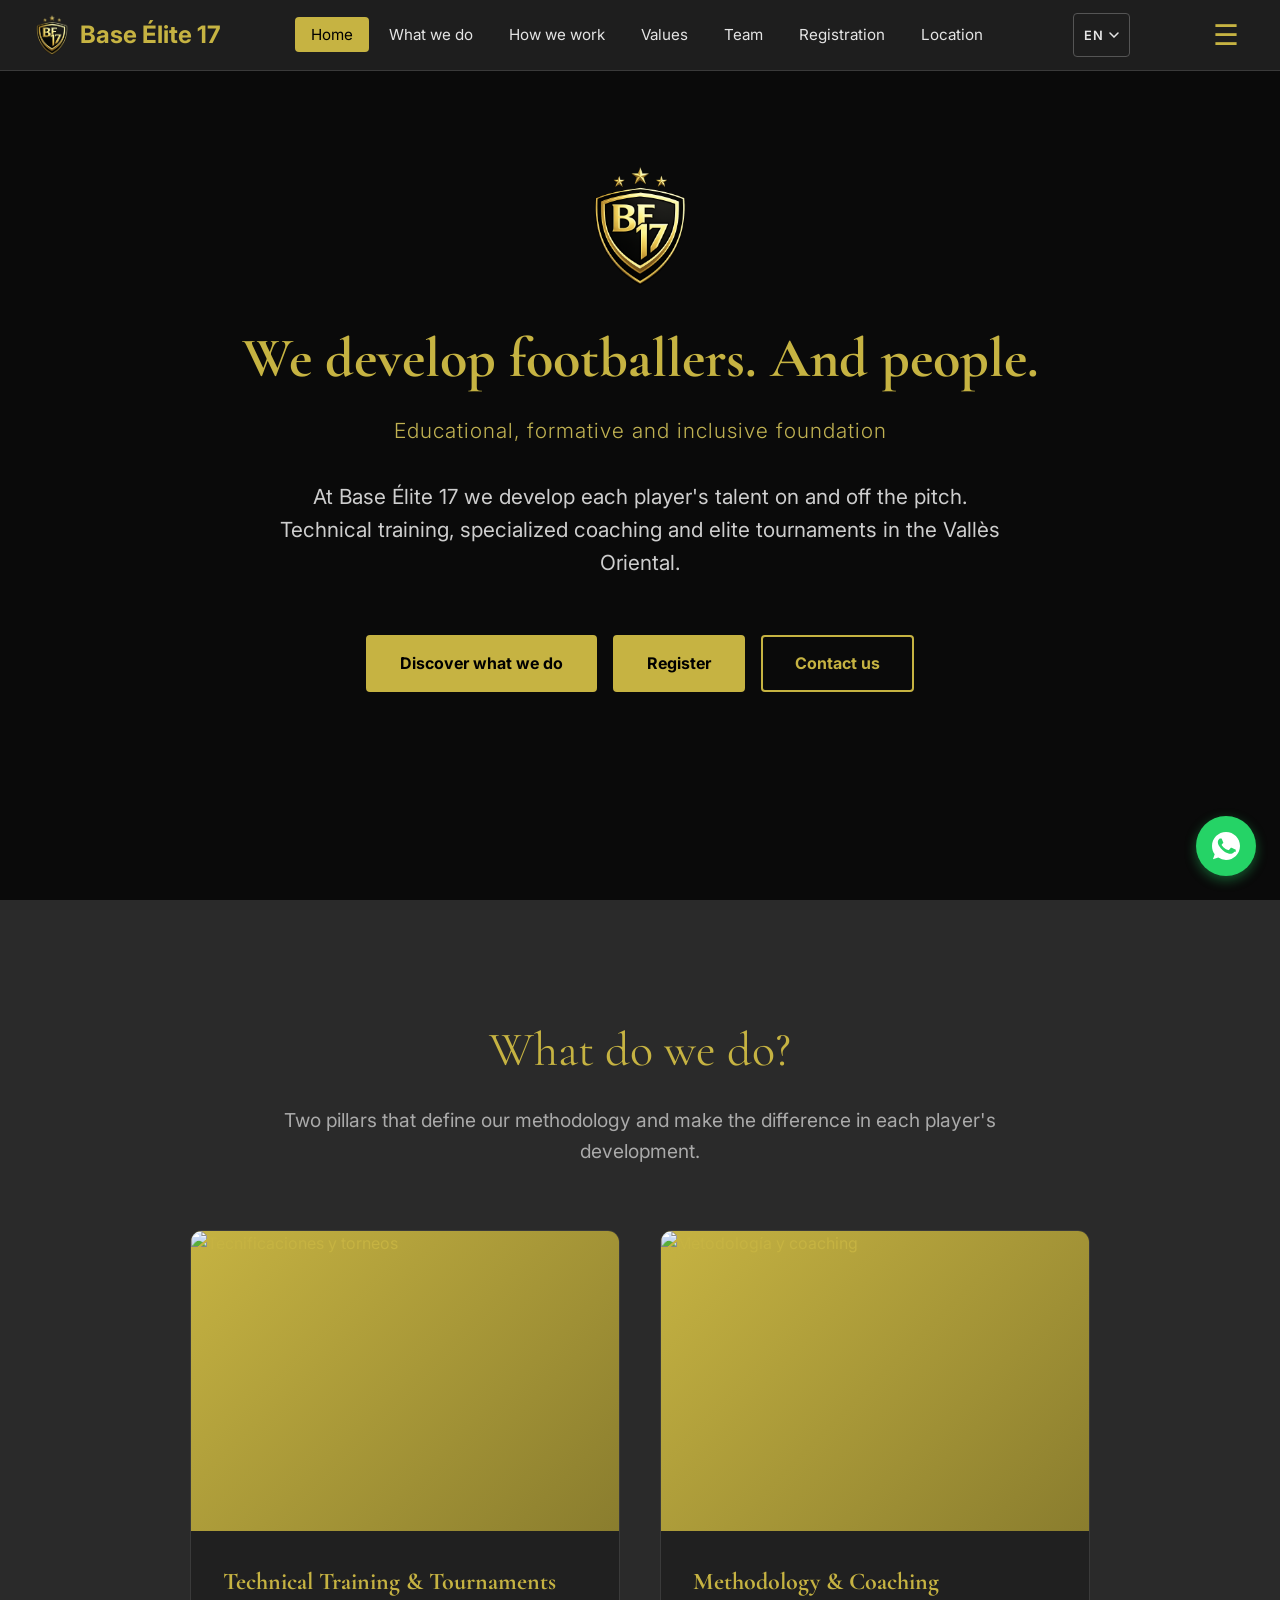
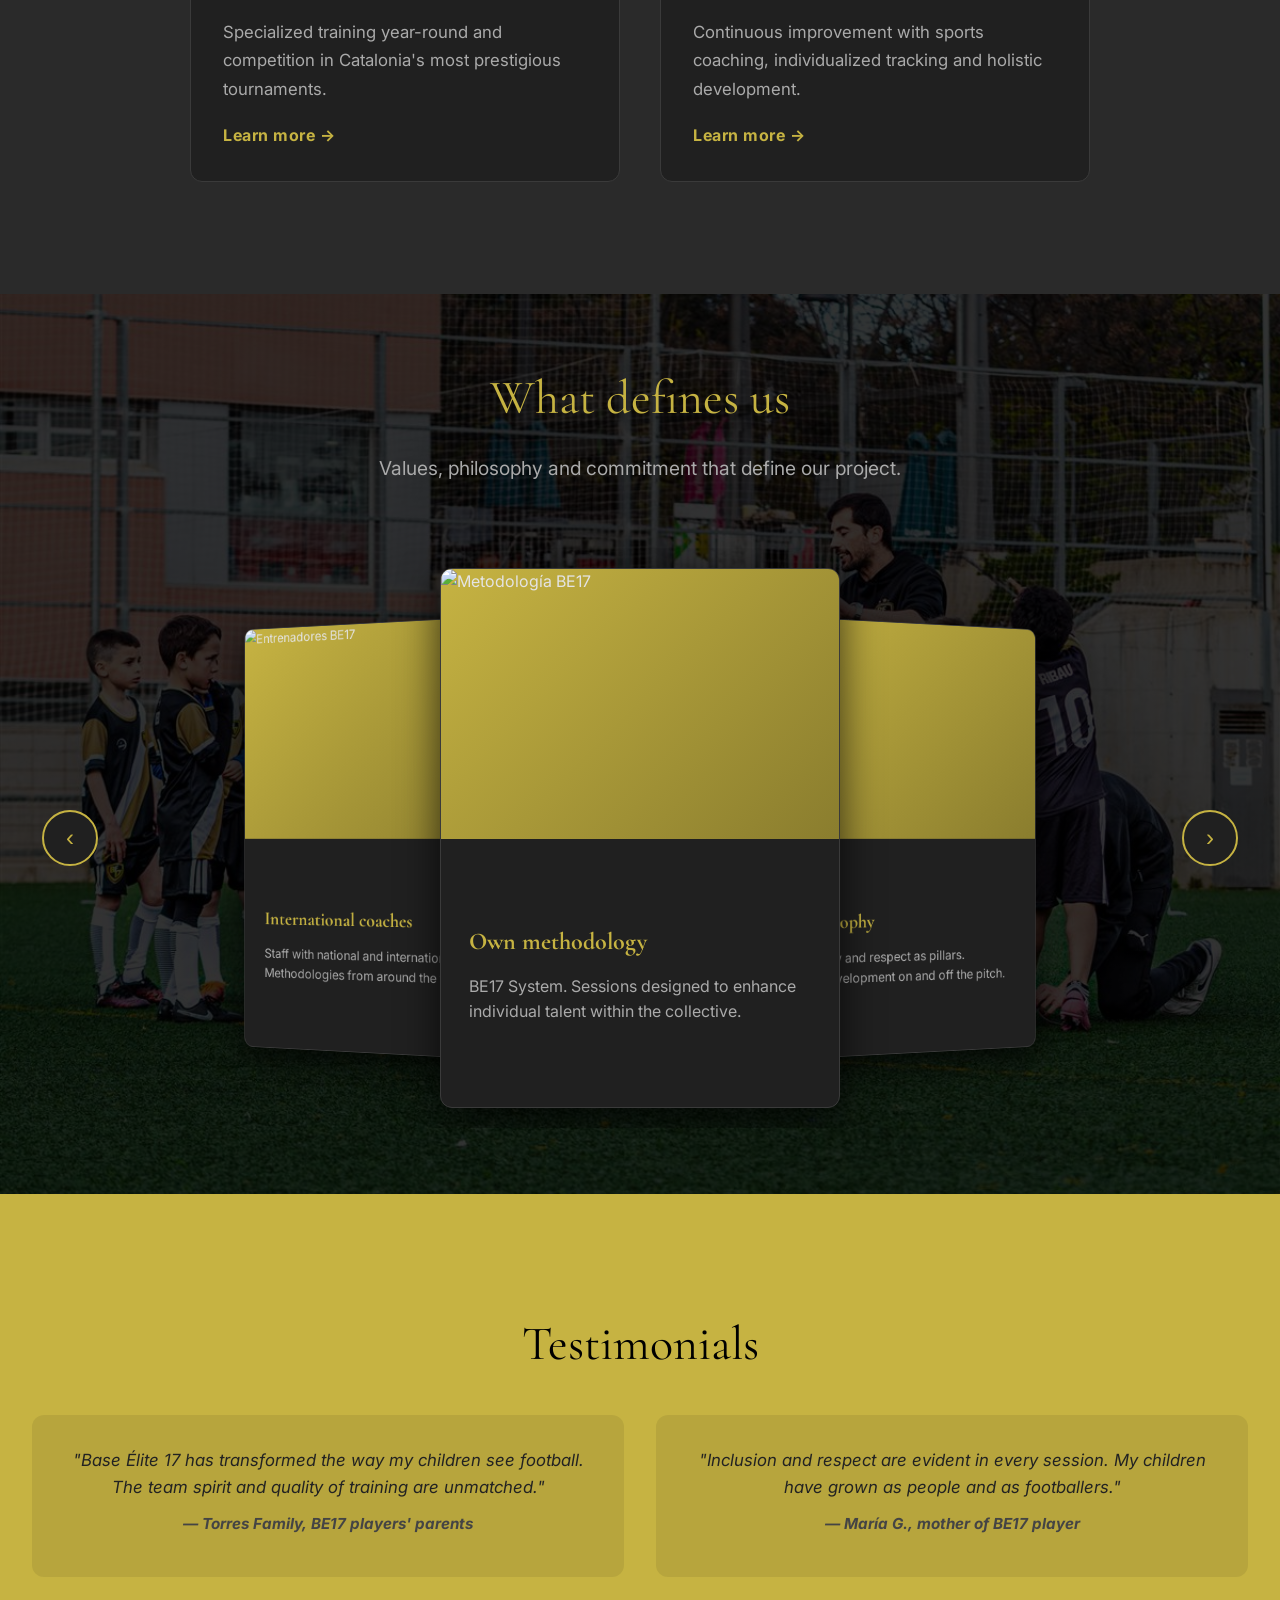
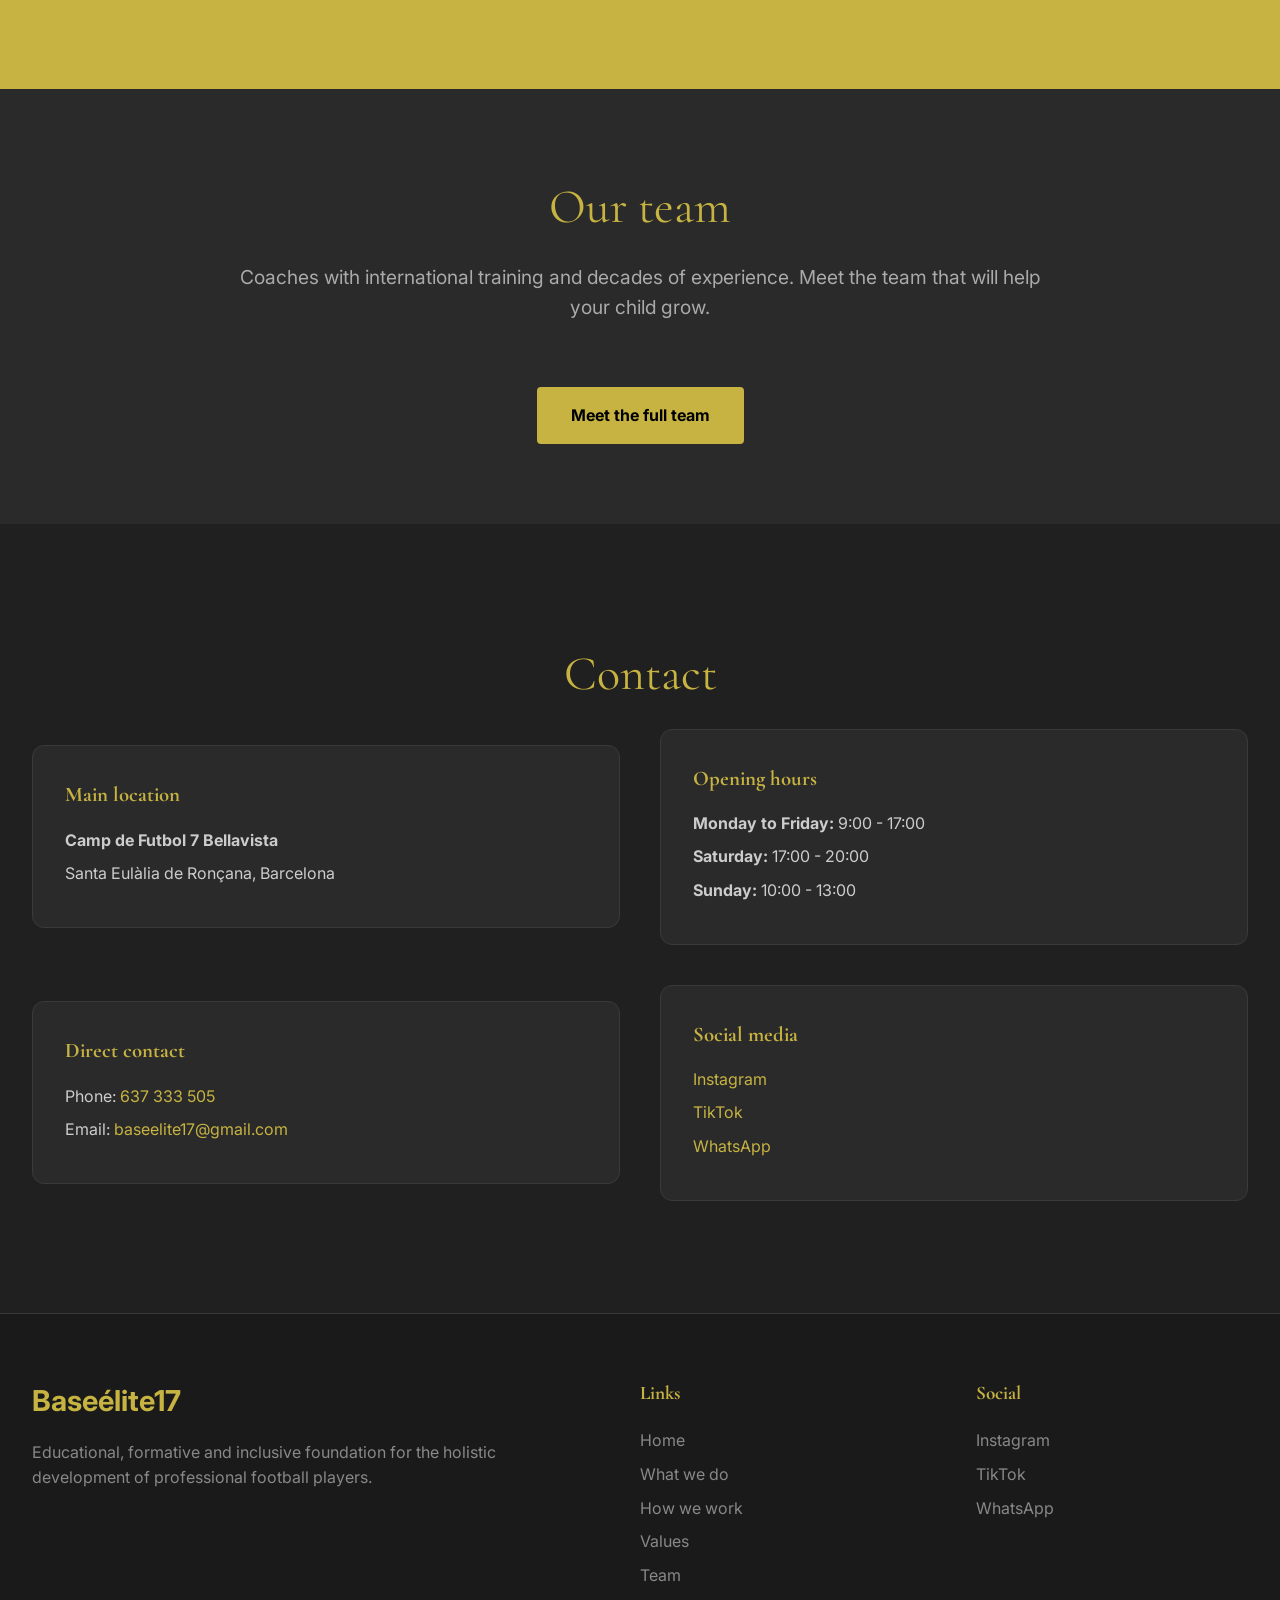
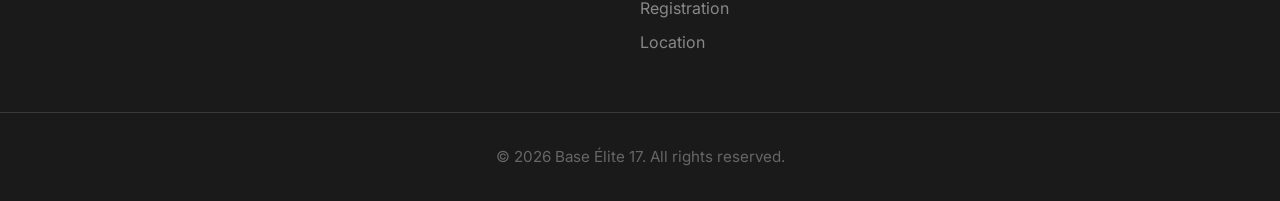
==== commit b1e7d01e: "New page: valores.html (Values & Philosophy). Nav updated on all pages + footer. Translations ES/CA/" ====
--- a/index.html
+++ b/index.html
@@ -59,6 +59,7 @@
           <li><a href="index.html" class="activo" data-i18n="nav.inicio">Inicio</a></li>
           <li><a href="que-hacemos.html" data-i18n="nav.que-hacemos">Qué hacemos</a></li>
           <li><a href="como-trabajamos.html" data-i18n="nav.como-trabajamos">Cómo trabajamos</a></li>
+          <li><a href="valores.html" data-i18n="nav.valores">Valores</a></li>
           <li><a href="equipo.html" data-i18n="nav.equipo">Equipo</a></li>
           <li><a href="inscripciones.html" data-i18n="nav.inscripciones">Inscripciones</a></li>
           <li><a href="ubicacion.html" data-i18n="nav.ubicacion">Ubicación</a></li>
@@ -274,6 +275,7 @@
           <li><a href="index.html" data-i18n="nav.inicio">Inicio</a></li>
           <li><a href="que-hacemos.html" data-i18n="nav.que-hacemos">Qué hacemos</a></li>
           <li><a href="como-trabajamos.html" data-i18n="nav.como-trabajamos">Cómo trabajamos</a></li>
+          <li><a href="valores.html" data-i18n="nav.valores">Valores</a></li>
           <li><a href="equipo.html" data-i18n="nav.equipo">Equipo</a></li>
           <li><a href="inscripciones.html" data-i18n="nav.inscripciones">Inscripciones</a></li>
           <li><a href="ubicacion.html" data-i18n="nav.ubicacion">Ubicación</a></li>
--- a/index.css
+++ b/index.css
@@ -144,12 +144,13 @@
 }
 
 .hero {
-  height: 100vh;
-  height: 100dvh;
+  min-height: 100vh;
+  min-height: 100dvh;
+  min-height: 100svh;
   display: flex;
   align-items: center;
   justify-content: center;
-  margin-top: 70px;
+  padding-top: 70px;
   background: linear-gradient(rgba(0, 0, 0, 0.7), rgba(0, 0, 0, 0.7)),
               url('https://primary.jwwb.nl/public/v/e/k/temp-rqjnchqaqxjoqqjsdeep/unnamed-standard.webp');
   background-size: cover;
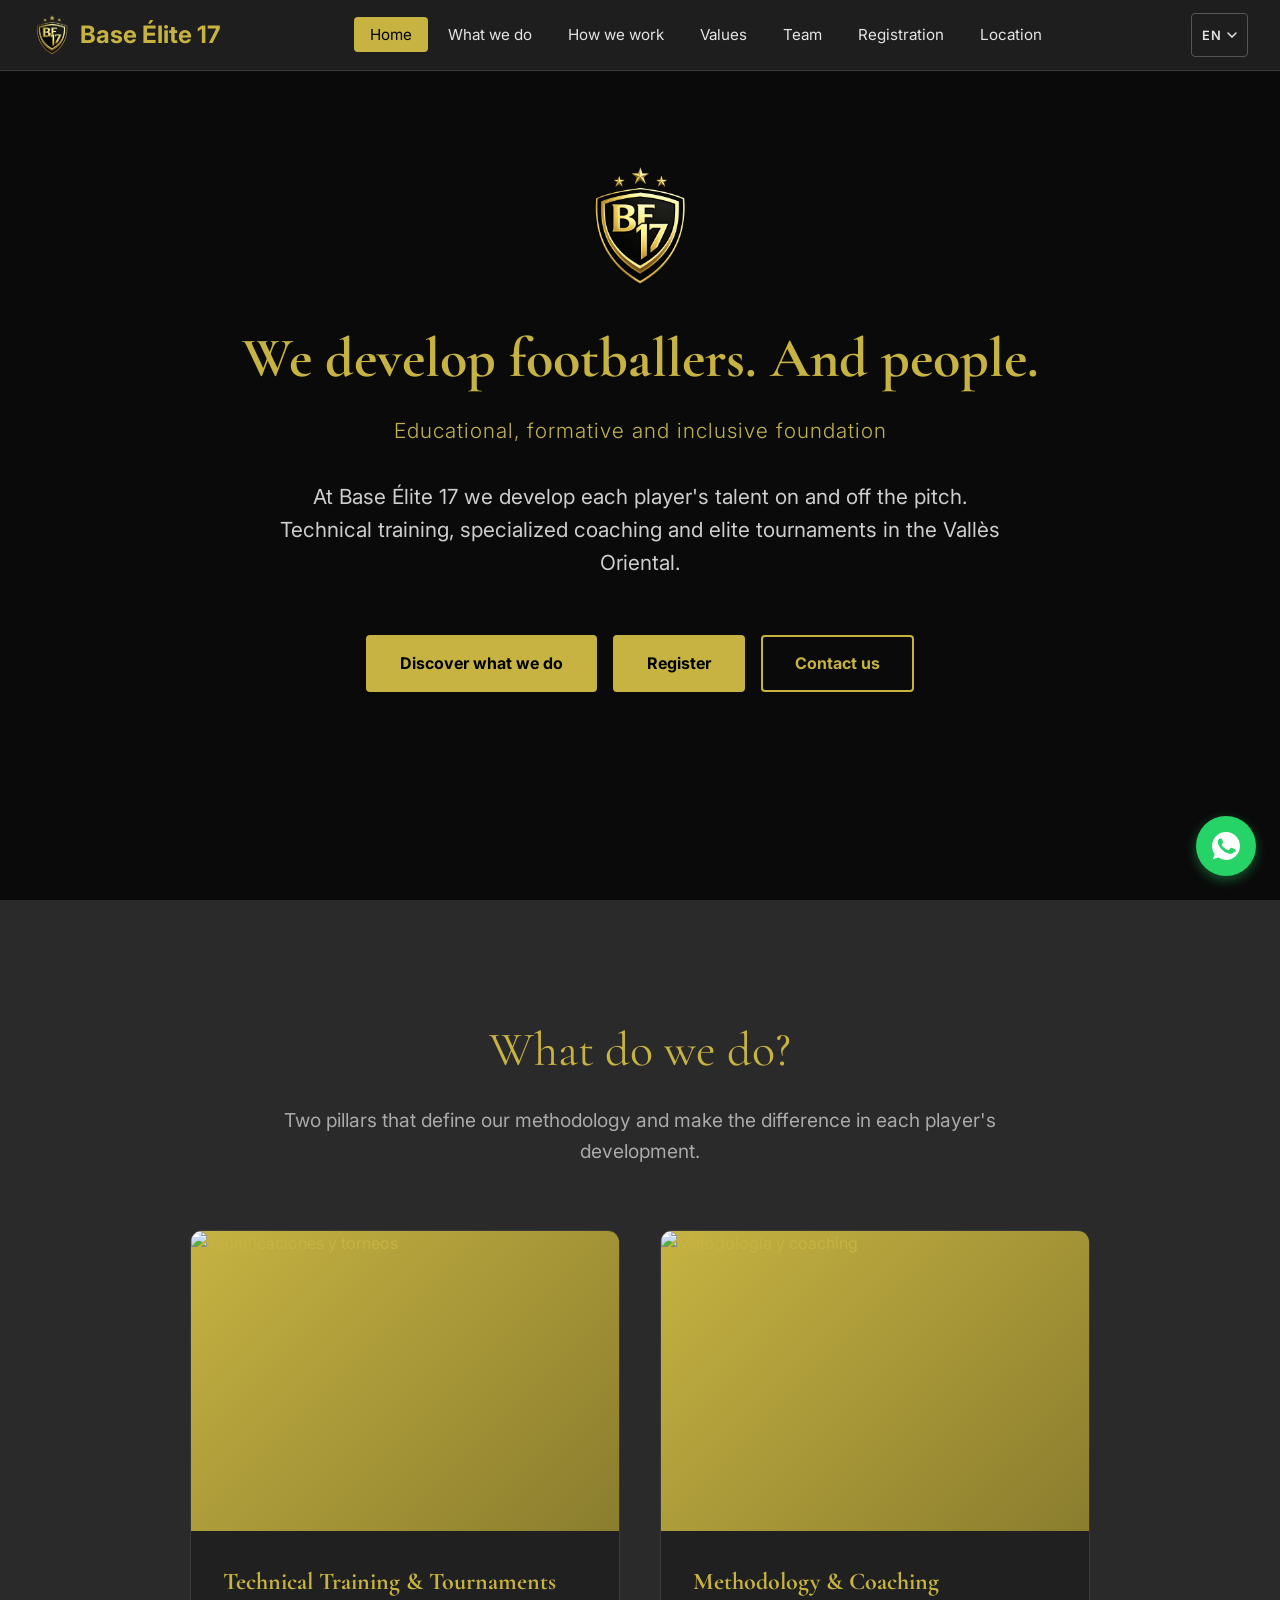
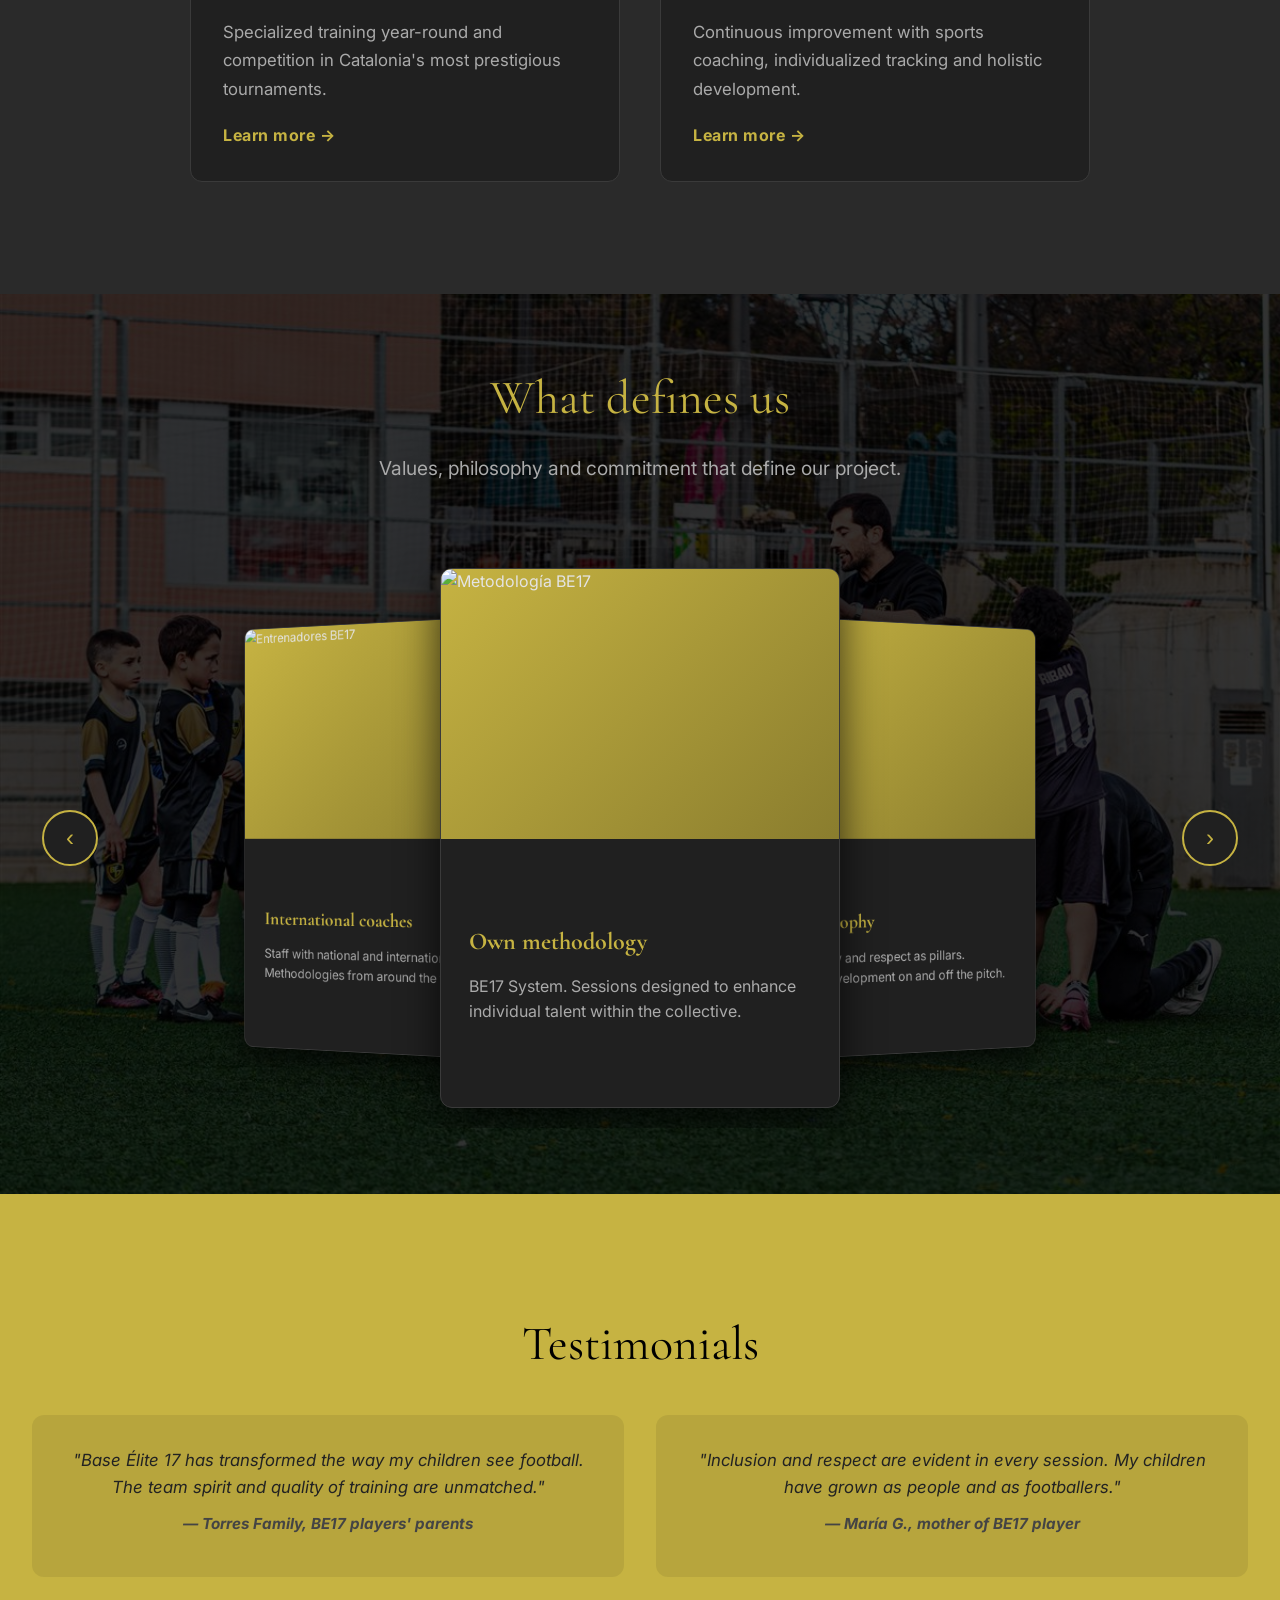
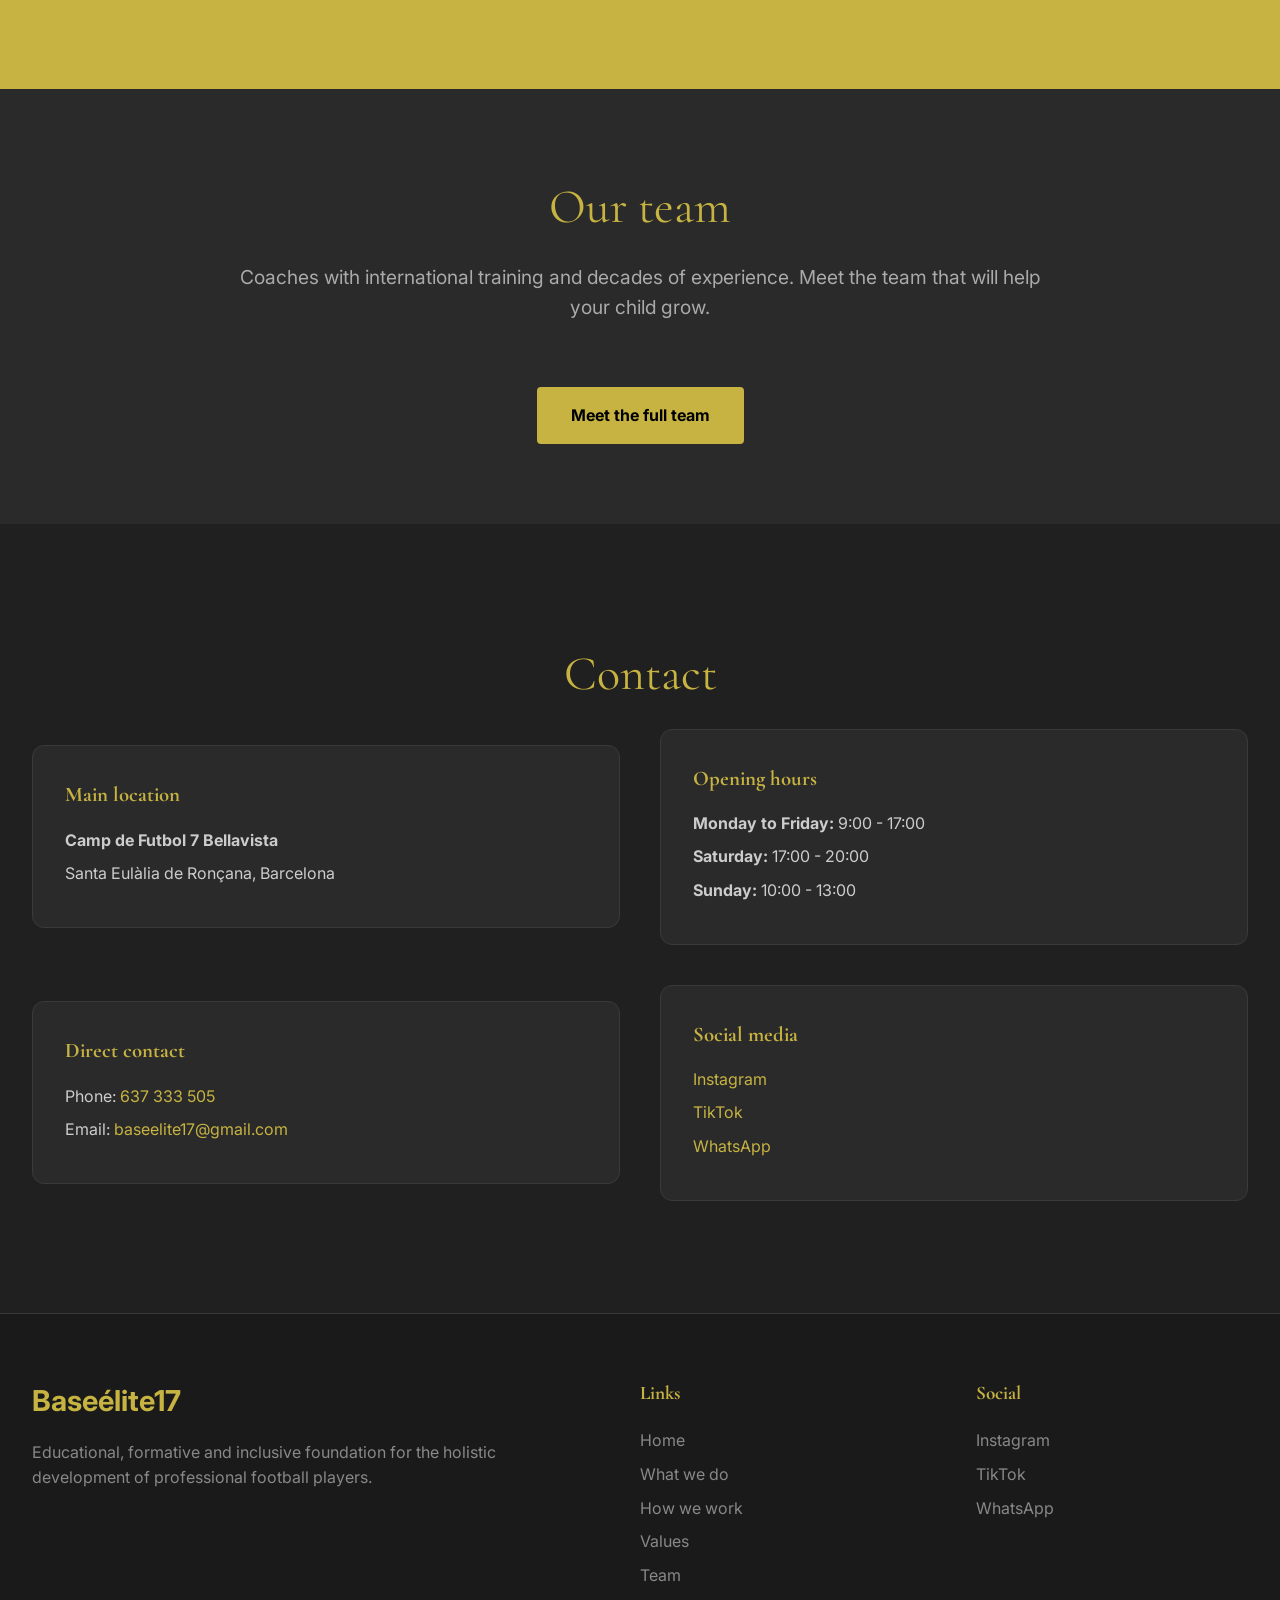
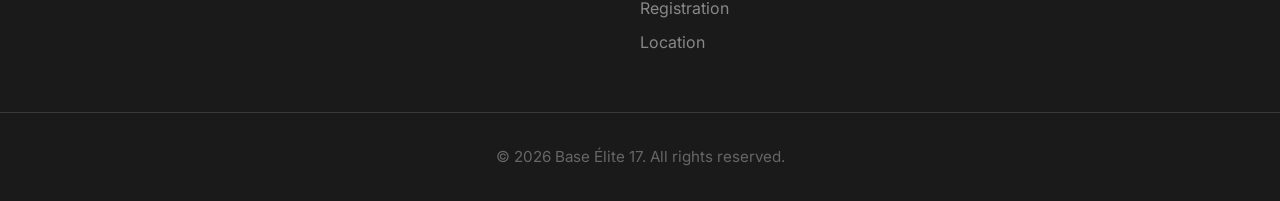
==== commit b05272d9: "index: change Metodología y Coaching card photo to personales.jpg" ====
--- a/index.html
+++ b/index.html
@@ -116,7 +116,7 @@
 
           <a href="como-trabajamos.html" class="servicio-card" style="text-decoration:none;">
             <div class="servicio-imagen">
-              <img src="imagenes/mejora.jpg" alt="Metodología y coaching" loading="lazy" width="400" height="300">
+              <img src="imagenes/personales.jpg" alt="Metodología y coaching" loading="lazy" width="400" height="300">
             </div>
             <div class="servicio-info">
               <h3 data-i18n="index.serv.met.titulo">Metodología y Coaching</h3>
--- a/index.css
+++ b/index.css
@@ -1133,6 +1133,26 @@
   .staff-foto { width: 120px; height: 120px; }
   .staff-tags { justify-content: center; }
 
+  /* Mobile-only backgrounds */
+  .bg-mobile-01,
+  .bg-mobile-02 {
+    background-size: cover;
+    background-position: center;
+  }
+  .bg-mobile-01 {
+    background-image: linear-gradient(rgba(0,0,0,0.8), rgba(0,0,0,0.8)), url('imagenes/mejora.jpg');
+  }
+  .bg-mobile-02 {
+    background-image: linear-gradient(rgba(0,0,0,0.8), rgba(0,0,0,0.8)), url('imagenes/Jugadora.jpg');
+  }
+  .bg-mobile-01 .resultado-full-img,
+  .bg-mobile-02 .resultado-full-img {
+    display: none;
+  }
+  .bg-inclusion .inclusion-img {
+    display: none;
+  }
+
   nav ul {
     display: none;
     flex-direction: column;
@@ -1199,12 +1219,14 @@
 }
 
 /* ===== TAP TARGETS & TOUCH FIXES ===== */
-.menu-boton {
-  min-width: 44px;
-  min-height: 44px;
-  display: flex;
-  align-items: center;
-  justify-content: center;
+@media (max-width: 960px) {
+  .menu-boton {
+    min-width: 44px;
+    min-height: 44px;
+    display: flex;
+    align-items: center;
+    justify-content: center;
+  }
 }
 
 .lang-btn {
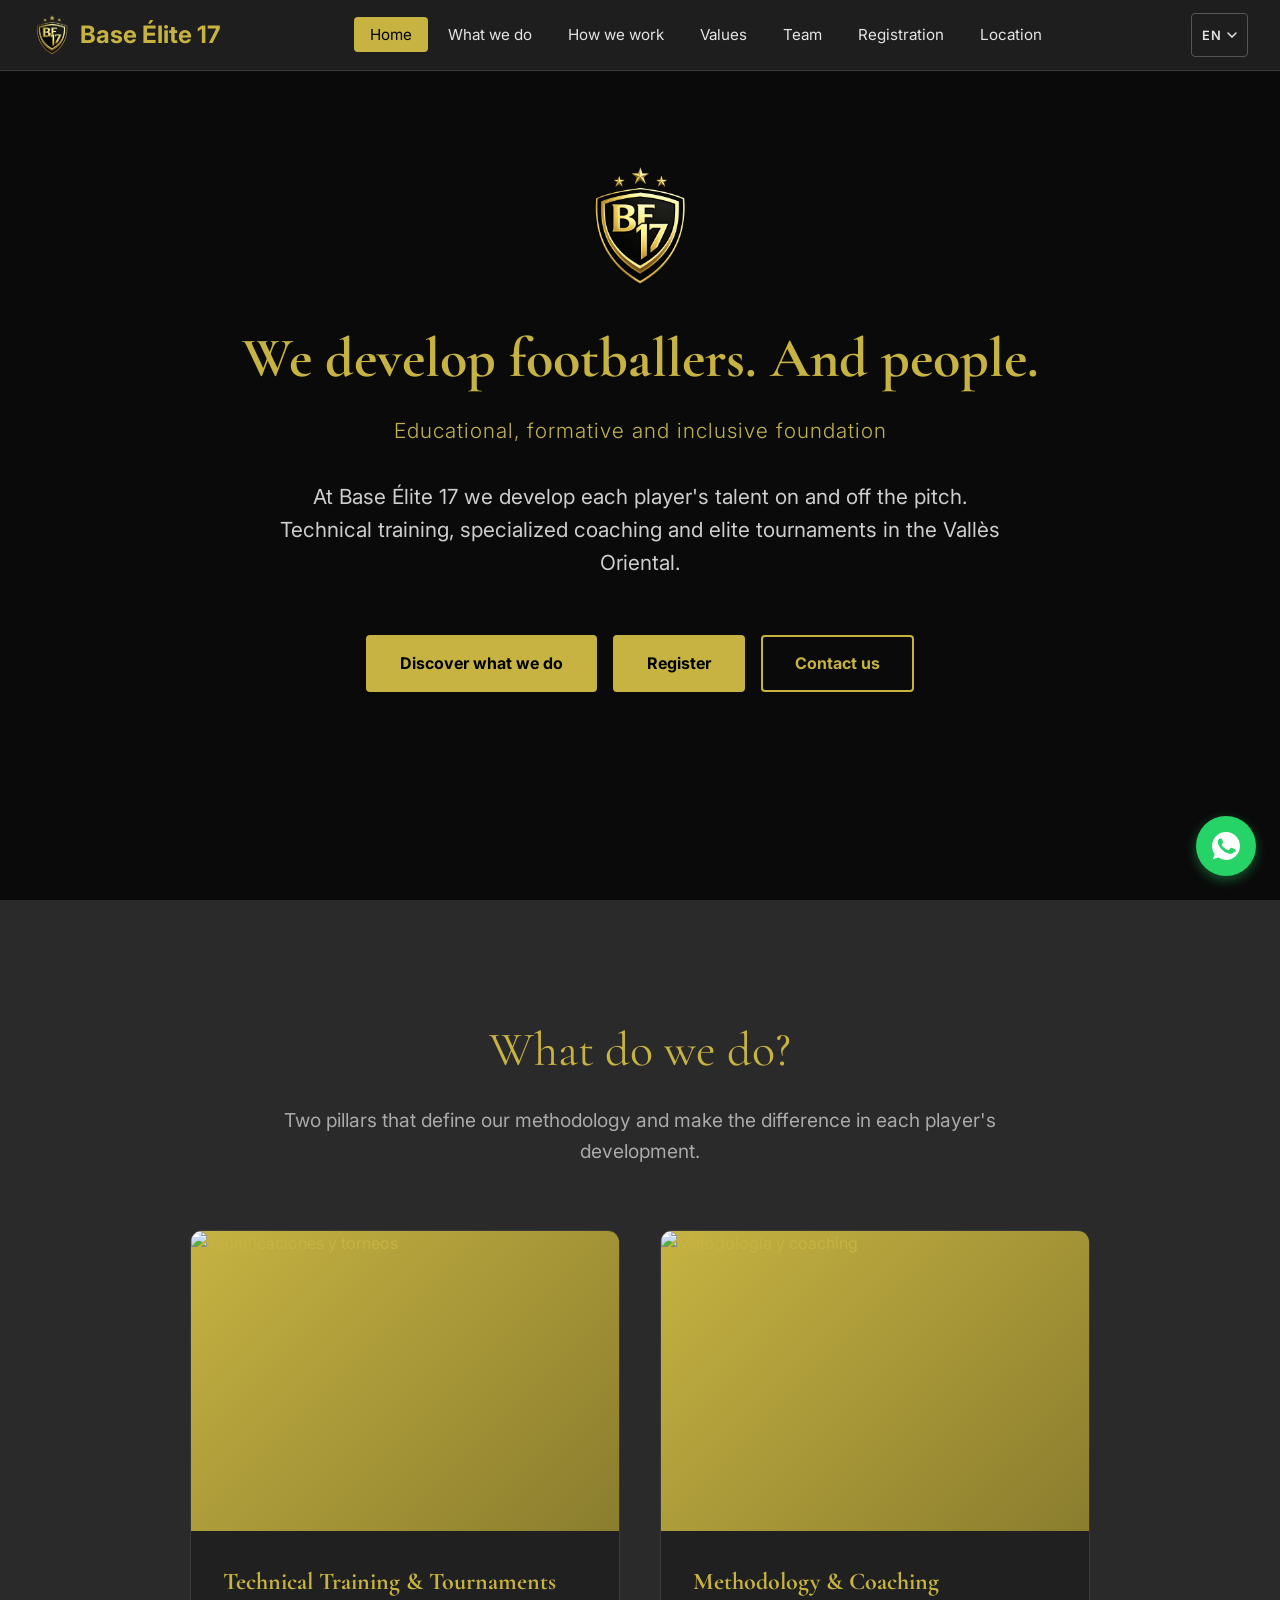
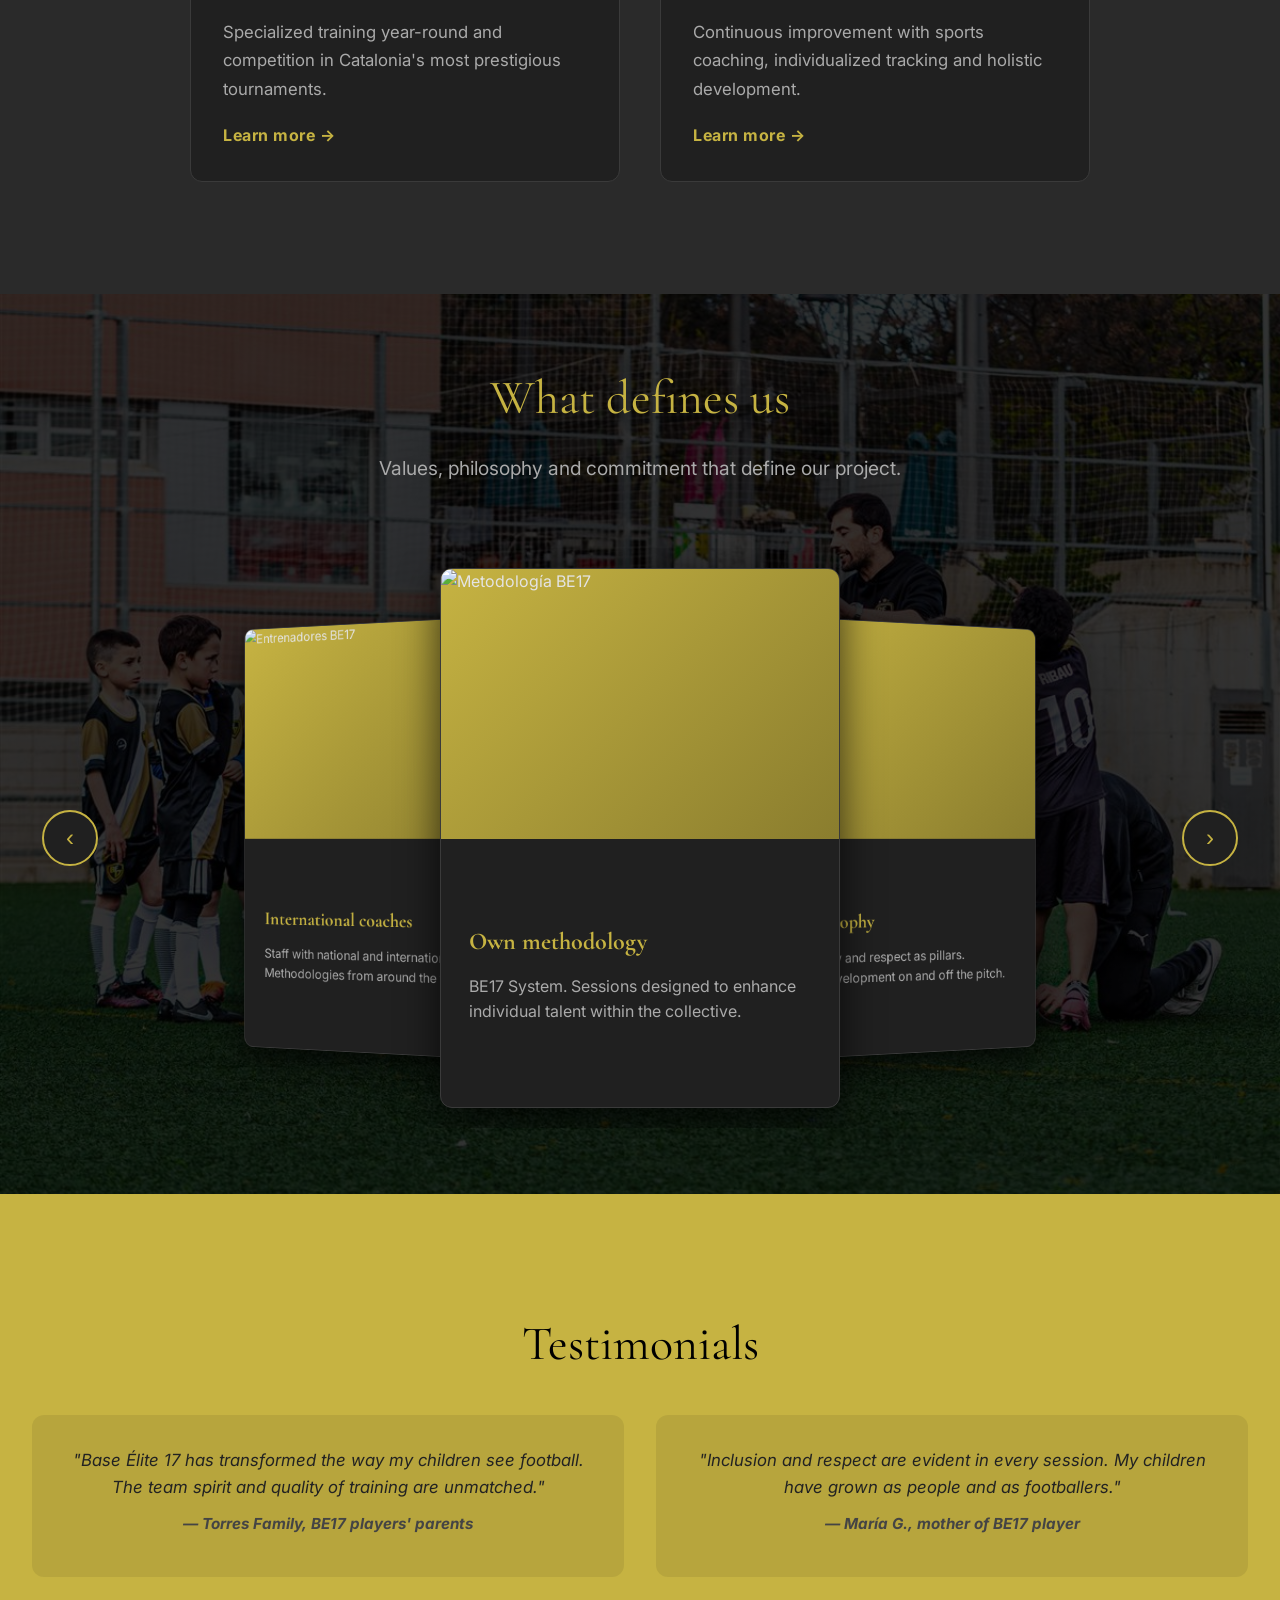
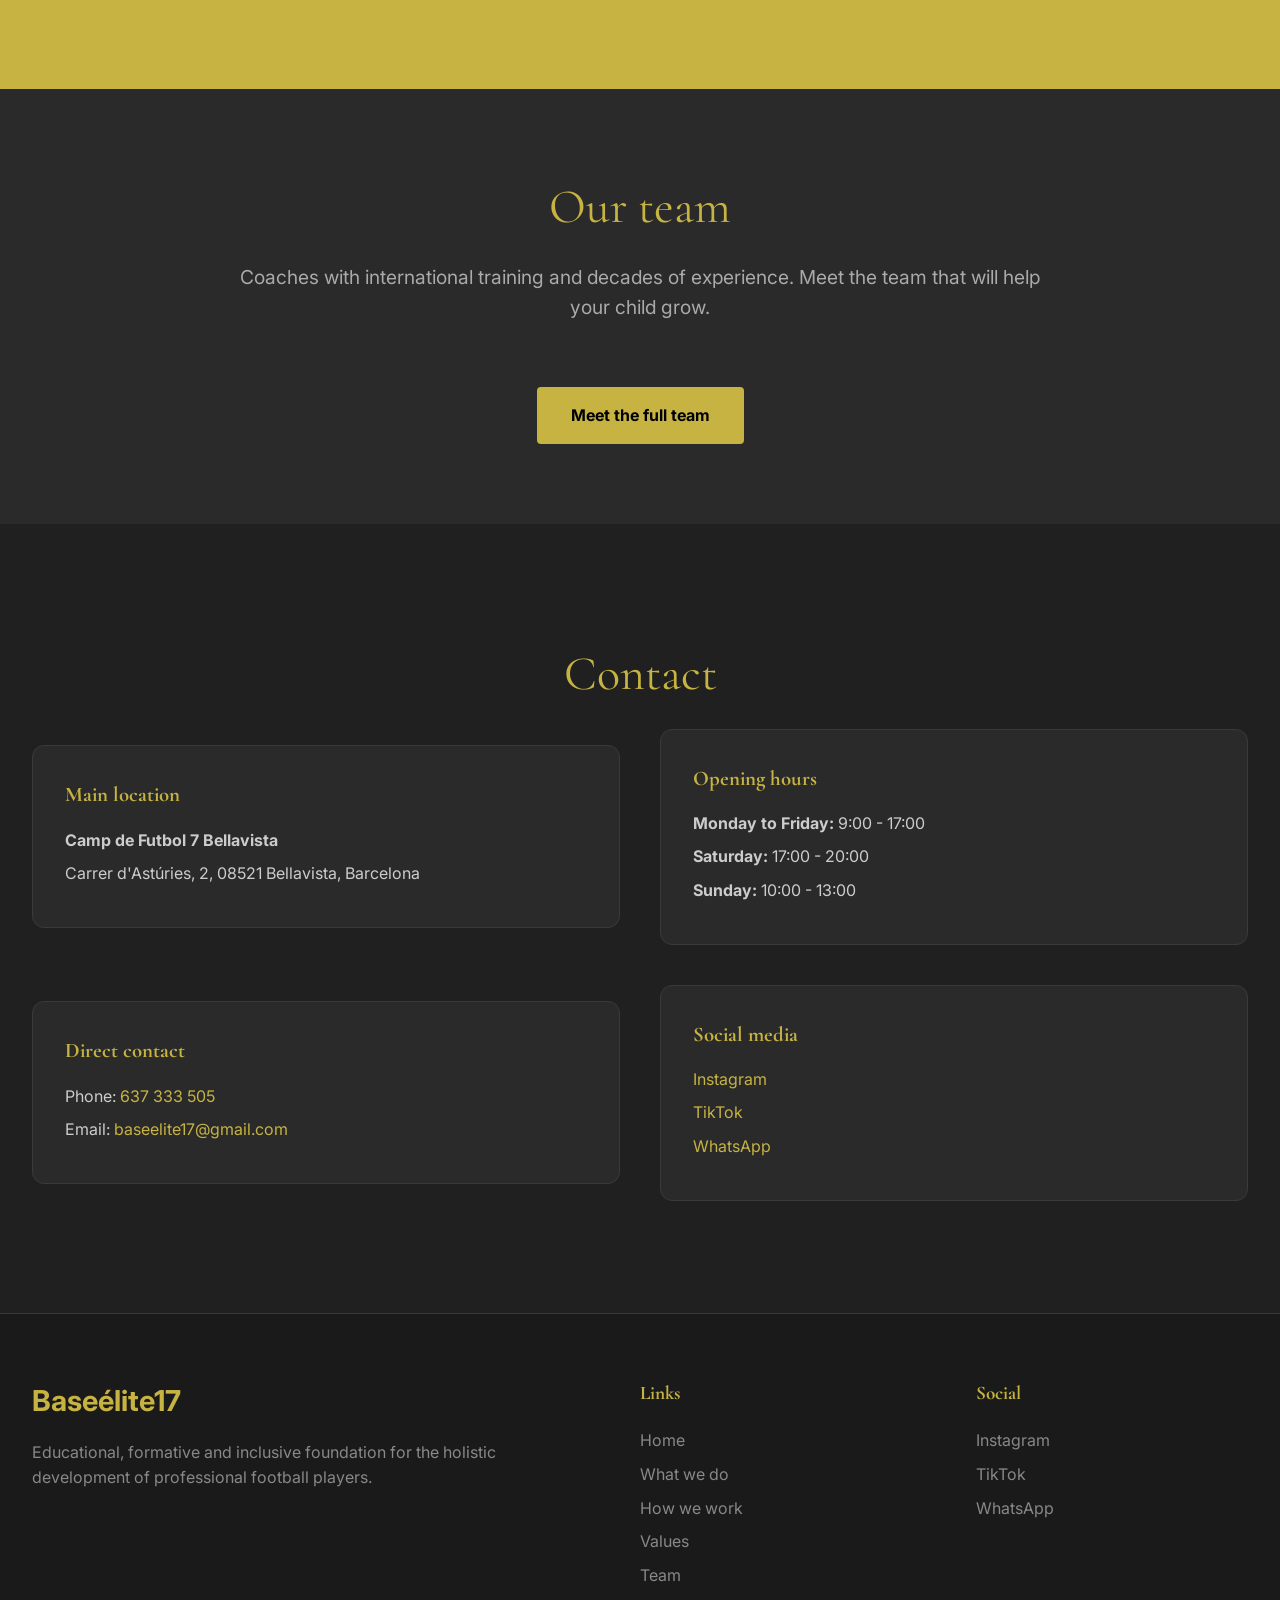
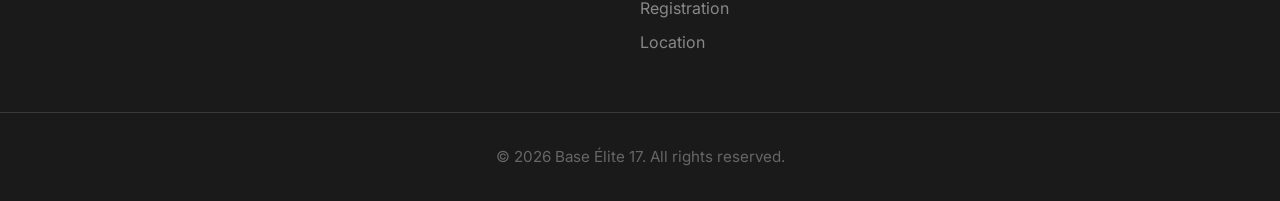
==== commit 68d6f9c0: "Corregir dirección, mapa, instalaciones y eliminar emojis" ====
--- a/index.html
+++ b/index.html
@@ -3,9 +3,9 @@
 <head>
   <meta charset="UTF-8">
   <meta name="viewport" content="width=device-width, initial-scale=1.0">
-  <title data-i18n="index.title">Base Élite 17 - Academia de Fútbol en Santa Eulàlia de Ronçana</title>
-  <meta name="description" content="Base Élite 17: base educativa, formativa e inclusiva para el desarrollo integral de jugadores y jugadoras de fútbol profesional. Tecnificaciones, entrenamientos personalizados y torneos de élite en Santa Eulàlia de Ronçana.">
-  <meta name="keywords" content="fútbol, academia, Santa Eulàlia de Ronçana, tecnificación, entrenamiento, torneos, Base Élite 17, BE17, fútbol base, fútbol femenino, inclusivo">
+  <title data-i18n="index.title">Base Élite 17 - Academia de Fútbol en el Vallès Oriental</title>
+  <meta name="description" content="Base Élite 17: base educativa, formativa e inclusiva para el desarrollo integral de jugadores y jugadoras de fútbol profesional. Tecnificaciones, entrenamientos personalizados y torneos de élite en el Vallès Oriental.">
+  <meta name="keywords" content="fútbol, academia, Bellavista, Vallès Oriental, tecnificación, entrenamiento, torneos, Base Élite 17, BE17, fútbol base, fútbol femenino, inclusivo">
   <meta name="author" content="Base Élite 17">
   <meta name="robots" content="index, follow">
   <link rel="canonical" href="https://www.baseelite17.com/">
@@ -25,9 +25,10 @@
     "description": "Base educativa, formativa e inclusiva para el desarrollo integral de jugadores y jugadoras de fútbol profesional.",
     "address": {
       "@type": "PostalAddress",
-      "addressLocality": "Santa Eulàlia de Ronçana",
+      "streetAddress": "Carrer d'Astúries, 2",
+      "addressLocality": "Bellavista",
       "addressRegion": "Barcelona",
-      "postalCode": "08520",
+      "postalCode": "08521",
       "addressCountry": "ES"
     },
     "telephone": "+34637333505",
@@ -87,7 +88,7 @@
         <img src="Logo.png" alt="" class="hero-logo" width="120" height="120">
         <h1 data-i18n="index.hero.titulo">Formamos futbolistas. Y personas.</h1>
         <p class="hero-subtitulo" data-i18n="index.hero.sub">Base educativa, formativa e inclusiva</p>
-        <p class="hero-descripcion" data-i18n="index.hero.desc">En Base Élite 17 desarrollamos el talento de cada jugador dentro y fuera del campo. Tecnificaciones, entrenamiento especializado y torneos de élite en Santa Eulàlia de Ronçana.</p>
+        <p class="hero-descripcion" data-i18n="index.hero.desc">En Base Élite 17 desarrollamos el talento de cada jugador dentro y fuera del campo. Tecnificaciones, entrenamiento especializado y torneos de élite en el Vallès Oriental.</p>
         <div>
           <a href="que-hacemos.html" class="boton boton-dorado" data-i18n="index.hero.cta1">Descubrir qué hacemos</a>
           <a href="inscripciones.html" class="boton boton-dorado" data-i18n="index.hero.cta3">Inscribirse</a>
@@ -238,7 +239,7 @@
           <div class="contacto-bloque">
             <h3 data-i18n="index.contacto.ubi">Sede principal</h3>
             <p><strong>Camp de Futbol 7 Bellavista</strong></p>
-            <p>Santa Eulàlia de Ronçana, Barcelona</p>
+            <p>Carrer d'Astúries, 2, 08521 Bellavista, Barcelona</p>
           </div>
           <div class="contacto-bloque">
             <h3 data-i18n="index.contacto.horario">Horario de atención</h3>
--- a/index.css
+++ b/index.css
@@ -152,7 +152,7 @@
   justify-content: center;
   padding-top: 70px;
   background: linear-gradient(rgba(0, 0, 0, 0.7), rgba(0, 0, 0, 0.7)),
-              url('https://primary.jwwb.nl/public/v/e/k/temp-rqjnchqaqxjoqqjsdeep/unnamed-standard.webp');
+              url('imagenes/hero-nuevo.jpg');
   background-size: cover;
   background-position: center;
 }
